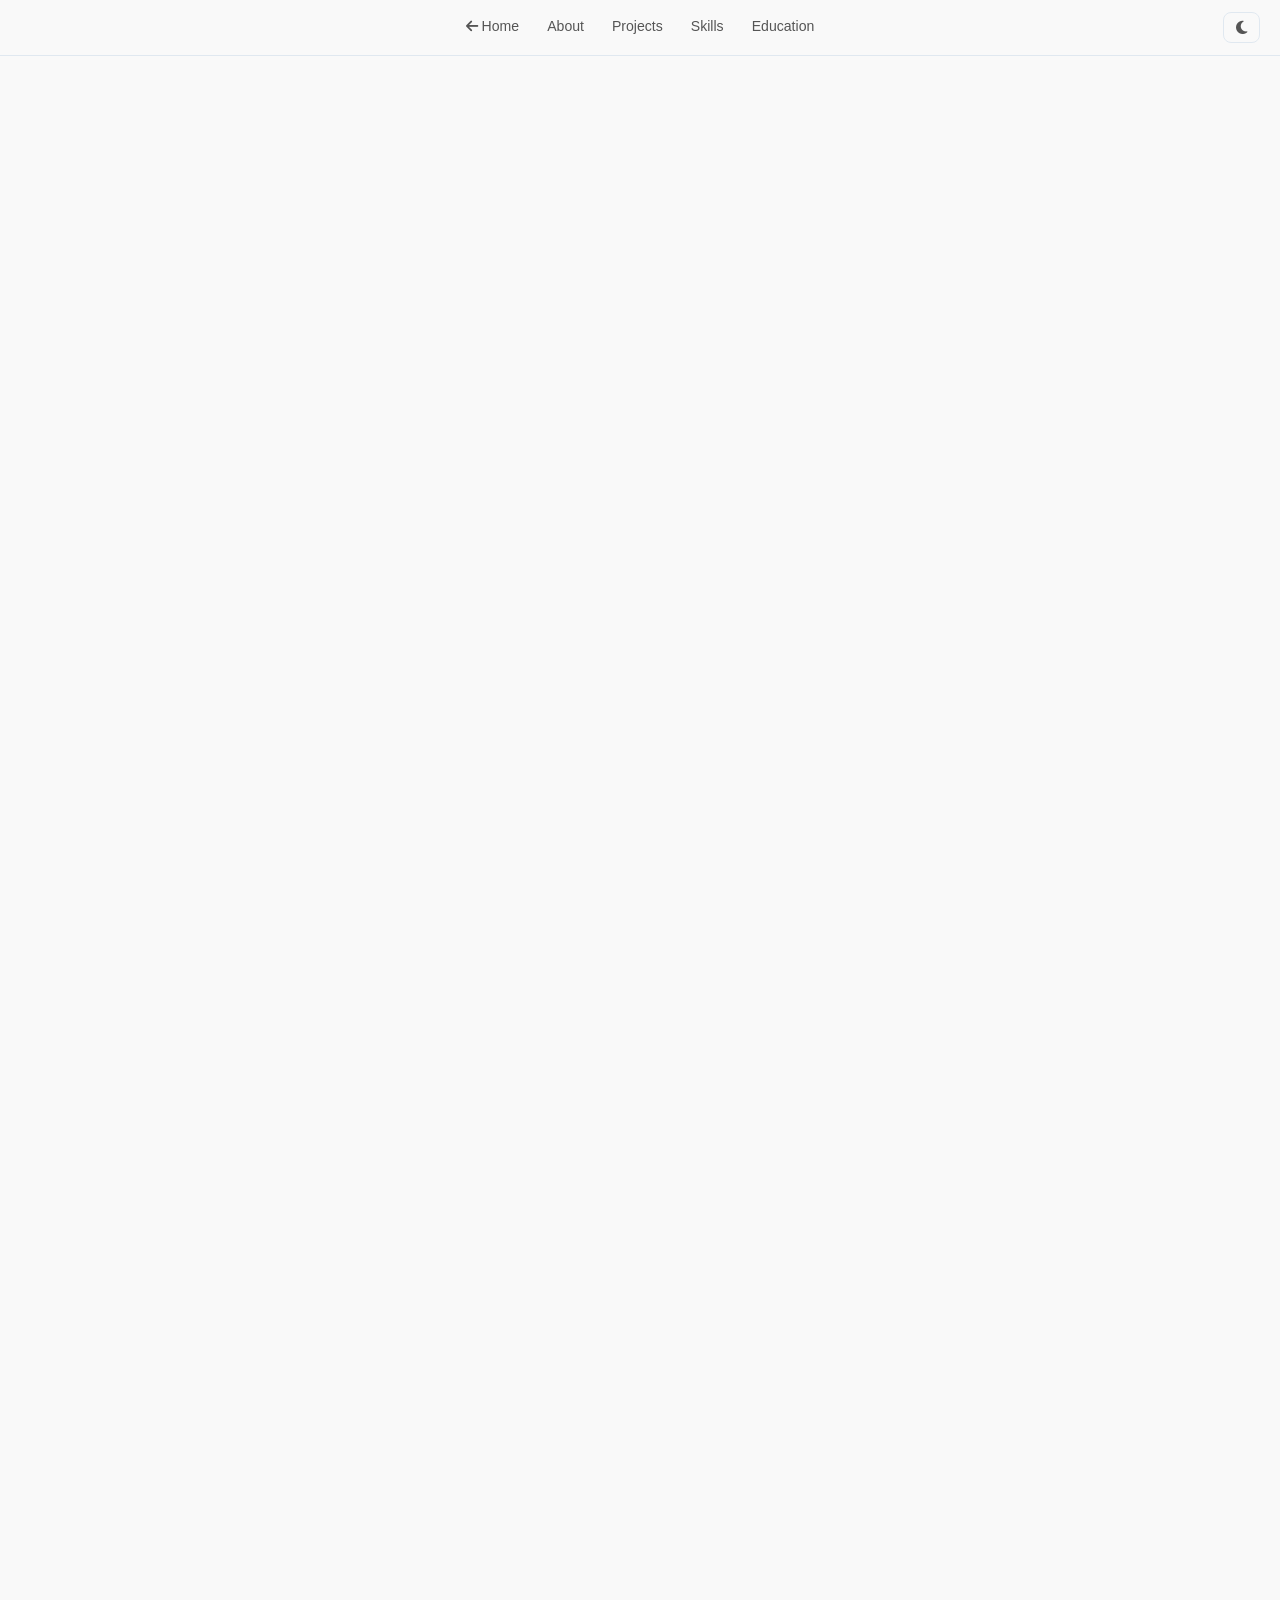
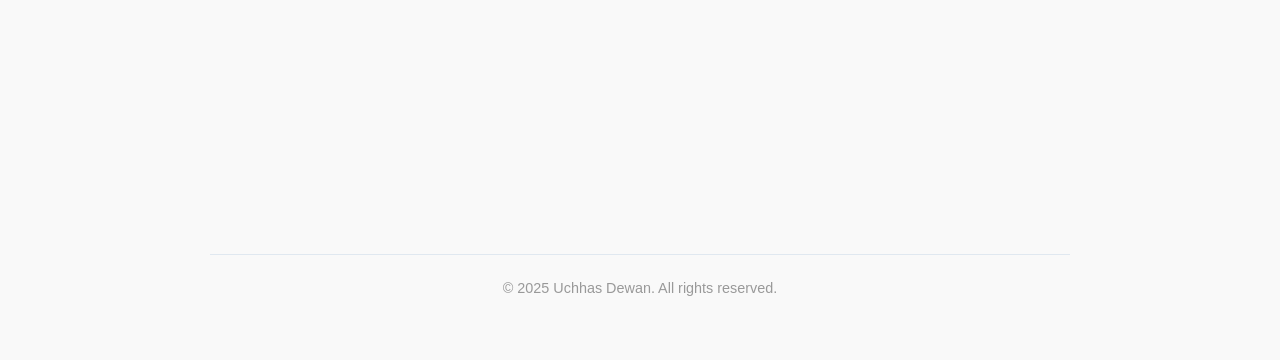
==== certificates.html @ 242561ce "some missing files are being commited" ====
<!DOCTYPE html>
<html lang="en">
<head>
  <meta charset="UTF-8" />
  <meta name="viewport" content="width=device-width, initial-scale=1" />
  <title>Certificates | Uchhas Dewan</title>
  <link rel="stylesheet" href="css/styles.css" />
  <link rel="stylesheet" href="https://cdnjs.cloudflare.com/ajax/libs/font-awesome/6.5.0/css/all.min.css" />
</head>
<body>

  <nav class="top-nav" id="top-nav">
    <div class="nav-links">
      <a href="index.html"><i class="fas fa-arrow-left"></i> Home</a>
      <a href="index.html#about">About</a>
      <a href="index.html#projects">Projects</a>
      <a href="index.html#skills">Skills</a>
      <a href="index.html#education">Education</a>
    </div>
    <button class="theme-toggle" id="theme-toggle" title="Toggle dark mode">
      <i class="fas fa-moon"></i>
    </button>
  </nav>

  <div class="content-wrap">

    <div class="cert-page-header reveal">
      <h1>Certificates</h1>
      <p>14 certificates from Coursera, DeepLearning.AI, Stanford, IBM, KodeKloud &amp; SkillUp</p>
    </div>

    <div class="cert-filters reveal">
      <button class="cert-filter-btn active" data-filter="all">All <span class="cert-count">14</span></button>
      <button class="cert-filter-btn" data-filter="major">Specializations <span class="cert-count">1</span></button>
      <button class="cert-filter-btn" data-filter="individual">Courses <span class="cert-count">11</span></button>
      <button class="cert-filter-btn" data-filter="extracurricular">Extracurricular <span class="cert-count">2</span></button>
    </div>

    <div class="cert-grid" id="cert-grid">

      <!-- ===== MAJOR / SPECIALIZATIONS ===== -->
      <div class="cert-card-v2 reveal" data-category="major">
        <div class="cert-card-v2-top">
          <i class="fas fa-award cert-v2-icon"></i>
          <span class="cert-badge cert-badge-major">Specialization</span>
        </div>
        <div class="cert-card-v2-body">
          <h3>Machine Learning Specialization</h3>
          <p class="cert-provider">DeepLearning.AI &amp; Stanford University</p>
          <p class="cert-date"><i class="fas fa-calendar-alt"></i> Sep 13, 2025</p>
          <div class="cert-links">
            <a href="resources/certificates/coursera/MachineLearningSpecialization.pdf" target="_blank" class="cert-link">View PDF &rarr;</a>
            <a href="https://coursera.org/verify/specialization/ASBCGY8JPRAS" target="_blank" class="cert-link cert-link-verify">Verify &rarr;</a>
          </div>
        </div>
      </div>

      <!-- ===== INDIVIDUAL COURSES ===== -->
      <div class="cert-card-v2 reveal" data-category="individual">
        <div class="cert-card-v2-top">
          <i class="fas fa-certificate cert-v2-icon"></i>
          <span class="cert-badge cert-badge-individual">Course</span>
        </div>
        <div class="cert-card-v2-body">
          <h3>Supervised Machine Learning: Regression and Classification</h3>
          <p class="cert-provider">DeepLearning.AI &amp; Stanford University</p>
          <p class="cert-date"><i class="fas fa-calendar-alt"></i> Aug 24, 2025</p>
          <div class="cert-links">
            <a href="resources/certificates/coursera/SupervisedMachineLearning-RegressionandClassification.pdf" target="_blank" class="cert-link">View PDF &rarr;</a>
            <a href="https://coursera.org/verify/VXIWC3R2WFEY" target="_blank" class="cert-link cert-link-verify">Verify &rarr;</a>
          </div>
        </div>
      </div>

      <div class="cert-card-v2 reveal" data-category="individual">
        <div class="cert-card-v2-top">
          <i class="fas fa-certificate cert-v2-icon"></i>
          <span class="cert-badge cert-badge-individual">Course</span>
        </div>
        <div class="cert-card-v2-body">
          <h3>Advanced Learning Algorithms</h3>
          <p class="cert-provider">DeepLearning.AI &amp; Stanford University</p>
          <p class="cert-date"><i class="fas fa-calendar-alt"></i> Sep 6, 2025</p>
          <div class="cert-links">
            <a href="resources/certificates/coursera/AdvancedLearningAlgorithms.pdf" target="_blank" class="cert-link">View PDF &rarr;</a>
            <a href="https://coursera.org/verify/065L6CXHIU5F" target="_blank" class="cert-link cert-link-verify">Verify &rarr;</a>
          </div>
        </div>
      </div>

      <div class="cert-card-v2 reveal" data-category="individual">
        <div class="cert-card-v2-top">
          <i class="fas fa-certificate cert-v2-icon"></i>
          <span class="cert-badge cert-badge-individual">Course</span>
        </div>
        <div class="cert-card-v2-body">
          <h3>Unsupervised Learning, Recommenders, Reinforcement Learning</h3>
          <p class="cert-provider">DeepLearning.AI &amp; Stanford University</p>
          <p class="cert-date"><i class="fas fa-calendar-alt"></i> Sep 13, 2025</p>
          <div class="cert-links">
            <a href="resources/certificates/coursera/UnsupervisedLearning%2CRecommenders%2CReinforcementLearning.pdf" target="_blank" class="cert-link">View PDF &rarr;</a>
            <a href="https://coursera.org/verify/7EPOTKLGCILS" target="_blank" class="cert-link cert-link-verify">Verify &rarr;</a>
          </div>
        </div>
      </div>

      <div class="cert-card-v2 reveal" data-category="individual">
        <div class="cert-card-v2-top">
          <i class="fas fa-certificate cert-v2-icon"></i>
          <span class="cert-badge cert-badge-individual">Course</span>
        </div>
        <div class="cert-card-v2-body">
          <h3>Introduction to Artificial Intelligence (AI)</h3>
          <p class="cert-provider">IBM</p>
          <p class="cert-date"><i class="fas fa-calendar-alt"></i> Feb 20, 2026</p>
          <div class="cert-links">
            <a href="resources/certificates/coursera/IntroductiontoArtificialIntelligence%28AI%29.pdf" target="_blank" class="cert-link">View PDF &rarr;</a>
            <a href="https://coursera.org/verify/8X3WEPE4AV7R" target="_blank" class="cert-link cert-link-verify">Verify &rarr;</a>
          </div>
        </div>
      </div>

      <div class="cert-card-v2 reveal" data-category="individual">
        <div class="cert-card-v2-top">
          <i class="fas fa-certificate cert-v2-icon"></i>
          <span class="cert-badge cert-badge-individual">Course</span>
        </div>
        <div class="cert-card-v2-body">
          <h3>Generative AI: Introduction and Applications</h3>
          <p class="cert-provider">IBM</p>
          <p class="cert-date"><i class="fas fa-calendar-alt"></i> Feb 23, 2026</p>
          <div class="cert-links">
            <a href="resources/certificates/coursera/GenerativeAI-IntroductionandApplications.pdf" target="_blank" class="cert-link">View PDF &rarr;</a>
            <a href="https://coursera.org/verify/H8M8ARKNGODH" target="_blank" class="cert-link cert-link-verify">Verify &rarr;</a>
          </div>
        </div>
      </div>

      <div class="cert-card-v2 reveal" data-category="individual">
        <div class="cert-card-v2-top">
          <i class="fas fa-certificate cert-v2-icon"></i>
          <span class="cert-badge cert-badge-individual">Course</span>
        </div>
        <div class="cert-card-v2-body">
          <h3>Generative AI: Prompt Engineering Basics</h3>
          <p class="cert-provider">IBM</p>
          <p class="cert-date"><i class="fas fa-calendar-alt"></i> Feb 25, 2026</p>
          <div class="cert-links">
            <a href="resources/certificates/coursera/GenerativeAI-PromptEngineeringBasics.pdf" target="_blank" class="cert-link">View PDF &rarr;</a>
            <a href="https://coursera.org/verify/NNGU1OKP3L67" target="_blank" class="cert-link cert-link-verify">Verify &rarr;</a>
          </div>
        </div>
      </div>

      <div class="cert-card-v2 reveal" data-category="individual">
        <div class="cert-card-v2-top">
          <i class="fas fa-certificate cert-v2-icon"></i>
          <span class="cert-badge cert-badge-individual">Course</span>
        </div>
        <div class="cert-card-v2-body">
          <h3>Introduction to Software Engineering</h3>
          <p class="cert-provider">IBM</p>
          <p class="cert-date"><i class="fas fa-calendar-alt"></i> Feb 9, 2026</p>
          <div class="cert-links">
            <a href="resources/certificates/coursera/IntroductiontoSoftwareEngineering.pdf" target="_blank" class="cert-link">View PDF &rarr;</a>
            <a href="https://coursera.org/verify/29PICS3QKET9" target="_blank" class="cert-link cert-link-verify">Verify &rarr;</a>
          </div>
        </div>
      </div>

      <div class="cert-card-v2 reveal" data-category="individual">
        <div class="cert-card-v2-top">
          <i class="fas fa-certificate cert-v2-icon"></i>
          <span class="cert-badge cert-badge-individual">Course</span>
        </div>
        <div class="cert-card-v2-body">
          <h3>DevOps Prerequisite Course</h3>
          <p class="cert-provider">KodeKloud</p>
          <p class="cert-date"><i class="fas fa-calendar-alt"></i> Apr 23, 2026</p>
          <div class="cert-links">
            <a href="resources/certificates/coursera/DevOpsPrerequisitesCourse.pdf" target="_blank" class="cert-link">View PDF &rarr;</a>
            <a href="https://coursera.org/verify/1X7FLTZUR2U8" target="_blank" class="cert-link cert-link-verify">Verify &rarr;</a>
          </div>
        </div>
      </div>

      <div class="cert-card-v2 reveal" data-category="individual">
        <div class="cert-card-v2-top">
          <i class="fas fa-certificate cert-v2-icon"></i>
          <span class="cert-badge cert-badge-individual">Course</span>
        </div>
        <div class="cert-card-v2-body">
          <h3>Jenkins for Beginners</h3>
          <p class="cert-provider">KodeKloud</p>
          <p class="cert-date"><i class="fas fa-calendar-alt"></i> Apr 27, 2026</p>
          <div class="cert-links">
            <a href="resources/certificates/coursera/JenkinsForBeginers.pdf" target="_blank" class="cert-link">View PDF &rarr;</a>
            <a href="https://coursera.org/verify/Q7JV6MIY7UXR" target="_blank" class="cert-link cert-link-verify">Verify &rarr;</a>
          </div>
        </div>
      </div>

      <div class="cert-card-v2 reveal" data-category="individual">
        <div class="cert-card-v2-top">
          <i class="fas fa-certificate cert-v2-icon"></i>
          <span class="cert-badge cert-badge-individual">Course</span>
        </div>
        <div class="cert-card-v2-body">
          <h3>Docker Basics for DevOps</h3>
          <p class="cert-provider">KodeKloud</p>
          <p class="cert-date"><i class="fas fa-calendar-alt"></i> May 19, 2026</p>
          <div class="cert-links">
            <a href="resources/certificates/coursera/DockerBasicsForDevOps.pdf" target="_blank" class="cert-link">View PDF &rarr;</a>
            <a href="https://coursera.org/verify/6LZCLXNLSPWM" target="_blank" class="cert-link cert-link-verify">Verify &rarr;</a>
          </div>
        </div>
      </div>

      <div class="cert-card-v2 reveal" data-category="individual">
        <div class="cert-card-v2-top">
          <i class="fas fa-certificate cert-v2-icon"></i>
          <span class="cert-badge cert-badge-individual">Course</span>
        </div>
        <div class="cert-card-v2-body">
          <h3>Generative AI for Java and Spring Development</h3>
          <p class="cert-provider">SkillUp</p>
          <p class="cert-date"><i class="fas fa-calendar-alt"></i> Jun 28, 2026</p>
          <div class="cert-links">
            <a href="resources/certificates/coursera/GenerativeAIforJavaandSpringDevelopment.pdf" target="_blank" class="cert-link">View PDF &rarr;</a>
            <a href="https://coursera.org/verify/EWQCZQKF9NPJ" target="_blank" class="cert-link cert-link-verify">Verify &rarr;</a>
          </div>
        </div>
      </div>

      <!-- ===== EXTRACURRICULAR ===== -->
      <div class="cert-card-v2 cert-img-card reveal" data-category="extracurricular">
        <a href="resources/certificates/extraCurricular/CountrySong.jpeg" target="_blank" class="cert-img-wrap">
          <img src="resources/certificates/extraCurricular/CountrySong.jpeg" alt="Country Song Competition Certificate" loading="lazy" />
          <span class="cert-img-overlay"><i class="fas fa-expand-alt"></i> View Full</span>
        </a>
        <div class="cert-card-v2-body">
          <span class="cert-badge cert-badge-extra">Extracurricular</span>
          <h3>3rd Place &ndash; Country Song Competition</h3>
          <p class="cert-provider">Shishu Niketon, Kaptai, Rangamati</p>
          <p class="cert-date"><i class="fas fa-calendar-alt"></i> Jul 19, 2008</p>
        </div>
      </div>

      <div class="cert-card-v2 cert-img-card reveal" data-category="extracurricular">
        <a href="resources/certificates/extraCurricular/PaintingICCLMM.jpeg" target="_blank" class="cert-img-wrap">
          <img src="resources/certificates/extraCurricular/PaintingICCLMM.jpeg" alt="Painting Competition Certificate" loading="lazy" />
          <span class="cert-img-overlay"><i class="fas fa-expand-alt"></i> View Full</span>
        </a>
        <div class="cert-card-v2-body">
          <span class="cert-badge cert-badge-extra">Extracurricular</span>
          <h3>2nd Place &ndash; Painting Competition</h3>
          <p class="cert-provider">Governing Bodies of Cadet Colleges</p>
          <p class="cert-date"><i class="fas fa-calendar-alt"></i> Sep 29, 2014</p>
        </div>
      </div>

    </div>

    <footer>
      <p>&copy; 2025 Uchhas Dewan. All rights reserved.</p>
    </footer>

  </div>

  <script src="js/scripts.js"></script>
</body>
</html>
---- css/styles.css ----
/* ==================== CSS Variables ==================== */
:root {
  --bg: #f9f9f9;
  --text: #333;
  --accent: #007acc;
  --accent-dark: #005f99;
  --card-bg: #ffffff;
  --card-border: #e0e8f0;
  --nav-bg: rgba(249, 249, 249, 0.95);
  --muted: #555;
  --footer-color: #999;
  --shadow: 0 2px 12px rgba(0, 0, 0, 0.07);
  --shadow-hover: 0 8px 28px rgba(0, 122, 204, 0.18);
}

[data-theme="dark"] {
  --bg: #0d1117;
  --text: #e6edf3;
  --accent: #58a6ff;
  --accent-dark: #79b8ff;
  --card-bg: #161b22;
  --card-border: #30363d;
  --nav-bg: rgba(13, 17, 23, 0.95);
  --muted: #8b949e;
  --footer-color: #6e7681;
  --shadow: 0 2px 12px rgba(0, 0, 0, 0.4);
  --shadow-hover: 0 8px 28px rgba(88, 166, 255, 0.2);
}

/* ==================== Reset & Base ==================== */
* {
  box-sizing: border-box;
  margin: 0;
  padding: 0;
}

html {
  scroll-behavior: smooth;
}

body {
  font-family: 'Segoe UI', Tahoma, Geneva, Verdana, sans-serif;
  background: var(--bg);
  color: var(--text);
  line-height: 1.6;
  padding-top: 56px;
  transition: background 0.3s ease, color 0.3s ease;
}

/* ==================== Navigation ==================== */
.top-nav {
  position: fixed;
  top: 0;
  left: 0;
  right: 0;
  z-index: 1000;
  height: 56px;
  background: var(--nav-bg);
  backdrop-filter: blur(10px);
  -webkit-backdrop-filter: blur(10px);
  border-bottom: 1px solid var(--card-border);
  display: flex;
  align-items: center;
  justify-content: center;
  padding: 0 20px;
  transition: background 0.3s ease, border-color 0.3s ease;
}

.nav-links {
  display: flex;
  gap: 28px;
}

.nav-links a {
  color: var(--muted);
  text-decoration: none;
  font-size: 0.88rem;
  font-weight: 500;
  padding: 4px 0;
  border-bottom: 2px solid transparent;
  transition: color 0.2s, border-color 0.2s;
}

.nav-links a:hover,
.nav-links a.active {
  color: var(--accent);
  border-bottom-color: var(--accent);
}

.theme-toggle {
  position: absolute;
  right: 20px;
  background: none;
  border: 1.5px solid var(--card-border);
  border-radius: 8px;
  color: var(--muted);
  cursor: pointer;
  padding: 6px 12px;
  font-size: 0.95rem;
  transition: color 0.2s, border-color 0.2s, background 0.2s;
}

.theme-toggle:hover {
  color: var(--accent);
  border-color: var(--accent);
  background: var(--card-bg);
}

/* ==================== Hero Header ==================== */
.hero-header {
  position: relative;
  width: 100%;
  height: 70vh;
  min-height: 440px;
  background-image: url('../resources/propicJun26.jpeg');
  background-size: cover;
  background-position: center 25%;
  display: flex;
  align-items: flex-end;
}

.hero-overlay {
  position: absolute;
  inset: 0;
  background: linear-gradient(
    to bottom,
    rgba(0, 0, 0, 0.05) 0%,
    rgba(0, 0, 0, 0.15) 40%,
    rgba(0, 0, 0, 0.72) 100%
  );
}

.hero-content {
  position: relative;
  z-index: 1;
  width: 100%;
  max-width: 900px;
  margin: 0 auto;
  padding: 0 24px 40px;
  color: #fff;
}

.hero-content h1 {
  font-size: 3rem;
  color: #fff;
  margin-bottom: 8px;
  text-shadow: 0 2px 8px rgba(0,0,0,0.4);
}

.hero-content .subtitle {
  font-size: 1.1rem;
  color: rgba(255, 255, 255, 0.92);
  min-height: 1.7em;
  font-weight: 500;
}

.hero-content .typing-cursor {
  background: #fff;
}

.hero-content .location {
  color: rgba(255, 255, 255, 0.72);
  font-size: 0.92rem;
  margin-top: 6px;
}

.hero-content .social-links {
  margin-top: 16px;
}

.hero-content .social-links a {
  color: rgba(255, 255, 255, 0.85);
  margin: 0 10px 0 0;
  font-size: 1.4rem;
  transition: color 0.2s, transform 0.2s;
}

.hero-content .social-links a:hover {
  color: #fff;
  transform: translateY(-4px);
}

/* ==================== Content Wrapper ==================== */
.content-wrap {
  max-width: 900px;
  margin: 0 auto;
  padding: 40px 20px 60px;
}

/* ==================== Sections ==================== */
.section {
  margin-bottom: 55px;
}

h2 {
  color: var(--accent);
  margin-bottom: 22px;
  border-bottom: 2px solid var(--accent);
  padding-bottom: 7px;
  font-size: 1.45rem;
}

/* ==================== Cards ==================== */
.project-card,
.experience-card,
.education-card {
  background: var(--card-bg);
  border: 1px solid var(--card-border);
  border-radius: 12px;
  padding: 22px 26px;
  margin-bottom: 18px;
  box-shadow: var(--shadow);
  transition: transform 0.25s ease, box-shadow 0.25s ease, border-color 0.25s ease;
}

.project-card:hover,
.experience-card:hover,
.education-card:hover {
  transform: translateY(-5px);
  box-shadow: var(--shadow-hover);
  border-color: var(--accent);
}

.project-card h3,
.experience-card h3,
.education-card h3 {
  color: var(--text);
  margin-bottom: 5px;
  font-size: 1.05rem;
}

.project-card em,
.experience-card em,
.education-card em {
  color: var(--muted);
  font-size: 0.88rem;
  font-style: italic;
}

.education-card p:last-child {
  margin-top: 6px;
  color: var(--muted);
  font-size: 0.9rem;
}

ul {
  margin: 10px 0 0 20px;
  list-style-type: disc;
  color: var(--muted);
}

ul li {
  margin-bottom: 5px;
}

/* ==================== Skills ==================== */
.skill-category {
  margin-bottom: 20px;
}

.skill-category strong {
  display: block;
  color: var(--text);
  font-weight: 600;
  font-size: 0.9rem;
  text-transform: uppercase;
  letter-spacing: 0.05em;
  margin-bottom: 10px;
}

.skill-tags {
  display: flex;
  flex-wrap: wrap;
  gap: 8px;
}

.skill-tag {
  background: var(--card-bg);
  border: 1.5px solid var(--accent);
  color: var(--accent);
  border-radius: 20px;
  padding: 5px 16px;
  font-size: 0.85rem;
  font-weight: 500;
  cursor: default;
  transition: background 0.2s ease, color 0.2s ease, transform 0.2s ease, box-shadow 0.2s ease;
}

.skill-tag:hover {
  background: var(--accent);
  color: #fff;
  transform: translateY(-2px);
  box-shadow: 0 4px 12px rgba(0, 122, 204, 0.3);
}

/* ==================== Publications ==================== */
#publications p {
  color: var(--muted);
  line-height: 1.9;
}

#publications a {
  color: var(--accent);
  text-decoration: none;
  font-weight: 600;
}

#publications a:hover {
  text-decoration: underline;
}

/* ==================== Text Helpers ==================== */
strong {
  color: var(--text);
  font-weight: 700;
}

em {
  color: var(--accent);
  font-style: normal;
}

.project-card em,
.experience-card em,
.education-card em {
  color: var(--muted);
  font-style: italic;
  font-weight: normal;
}

/* ==================== Certificates Teaser (home page) ==================== */
.cert-teaser p {
  color: var(--muted);
  line-height: 1.8;
  margin-bottom: 18px;
}

.view-all-btn {
  display: inline-block;
  padding: 10px 22px;
  background: var(--accent);
  color: #fff;
  border-radius: 8px;
  text-decoration: none;
  font-weight: 600;
  font-size: 0.9rem;
  transition: background 0.2s, transform 0.2s;
}

.view-all-btn:hover {
  background: var(--accent-dark);
  transform: translateY(-2px);
}

/* ==================== Certificates Page ==================== */
.cert-page-header {
  text-align: center;
  margin-bottom: 36px;
  padding-top: 10px;
}

.cert-page-header h1 {
  font-size: 2.4rem;
  color: var(--accent);
  margin-bottom: 8px;
}

.cert-page-header p {
  color: var(--muted);
  font-size: 0.95rem;
}

/* Filter buttons */
.cert-filters {
  display: flex;
  flex-wrap: wrap;
  gap: 10px;
  margin-bottom: 32px;
}

.cert-filter-btn {
  display: flex;
  align-items: center;
  gap: 7px;
  padding: 8px 18px;
  border: 1.5px solid var(--card-border);
  border-radius: 24px;
  background: var(--card-bg);
  color: var(--muted);
  font-size: 0.87rem;
  font-weight: 500;
  cursor: pointer;
  transition: all 0.2s ease;
}

.cert-filter-btn:hover {
  border-color: var(--accent);
  color: var(--accent);
}

.cert-filter-btn.active {
  background: var(--accent);
  border-color: var(--accent);
  color: #fff;
}

.cert-count {
  background: rgba(255,255,255,0.25);
  border-radius: 10px;
  padding: 1px 7px;
  font-size: 0.78rem;
  font-weight: 700;
}

.cert-filter-btn:not(.active) .cert-count {
  background: var(--card-border);
  color: var(--muted);
}

/* Cert grid — auto 2-column on desktop */
.cert-grid {
  display: grid;
  grid-template-columns: repeat(auto-fill, minmax(300px, 1fr));
  gap: 18px;
}

/* New cert card */
.cert-card-v2 {
  background: var(--card-bg);
  border: 1px solid var(--card-border);
  border-radius: 14px;
  overflow: hidden;
  box-shadow: var(--shadow);
  transition: transform 0.25s ease, box-shadow 0.25s ease, border-color 0.25s ease;
  display: flex;
  flex-direction: column;
}

.cert-card-v2:hover {
  transform: translateY(-5px);
  box-shadow: var(--shadow-hover);
  border-color: var(--accent);
}

.cert-card-v2.hidden {
  display: none;
}

.cert-card-v2-top {
  display: flex;
  align-items: center;
  justify-content: space-between;
  padding: 16px 18px 0;
}

.cert-v2-icon {
  font-size: 1.5rem;
  color: var(--accent);
}

.cert-card-v2-body {
  padding: 12px 18px 18px;
  flex: 1;
  display: flex;
  flex-direction: column;
}

.cert-card-v2-body h3 {
  color: var(--text);
  font-size: 0.95rem;
  font-weight: 600;
  margin-bottom: 5px;
  line-height: 1.4;
}

.cert-provider {
  color: var(--muted);
  font-size: 0.83rem;
  margin-bottom: 4px;
}

.cert-date {
  color: var(--muted);
  font-size: 0.8rem;
  margin-bottom: 12px;
  display: flex;
  align-items: center;
  gap: 5px;
}

.cert-links {
  display: flex;
  flex-wrap: wrap;
  gap: 12px;
  margin-top: auto;
}

.cert-link {
  color: var(--accent);
  font-size: 0.84rem;
  font-weight: 600;
  text-decoration: none;
}

.cert-link:hover {
  text-decoration: underline;
}

.cert-link-verify {
  color: var(--muted);
  font-weight: 500;
}

.cert-link-verify:hover {
  color: var(--accent);
}

/* Cert badges */
.cert-badge {
  display: inline-block;
  border-radius: 12px;
  padding: 3px 10px;
  font-size: 0.73rem;
  font-weight: 700;
  text-transform: uppercase;
  letter-spacing: 0.05em;
}

.cert-badge-major    { background: rgba(0, 122, 204, 0.12); color: var(--accent); }
.cert-badge-individual { background: rgba(88, 166, 255, 0.1); color: var(--accent); }
.cert-badge-extra    { background: rgba(255, 165, 0, 0.12); color: #b07800; }

[data-theme="dark"] .cert-badge-extra { color: #ffa500; }

/* Image cert cards */
.cert-img-card {
  flex-direction: column;
}

.cert-img-wrap {
  position: relative;
  display: block;
  overflow: hidden;
  max-height: 180px;
}

.cert-img-wrap img {
  width: 100%;
  height: 180px;
  object-fit: cover;
  object-position: center top;
  display: block;
  transition: transform 0.3s ease;
}

.cert-img-card:hover .cert-img-wrap img {
  transform: scale(1.04);
}

.cert-img-overlay {
  position: absolute;
  inset: 0;
  background: rgba(0, 0, 0, 0.38);
  color: #fff;
  display: flex;
  align-items: center;
  justify-content: center;
  gap: 6px;
  font-size: 0.9rem;
  font-weight: 600;
  opacity: 0;
  transition: opacity 0.25s ease;
}

.cert-img-wrap:hover .cert-img-overlay {
  opacity: 1;
}

.cert-img-card .cert-card-v2-body {
  padding-top: 14px;
}

/* ==================== Scroll Reveal ==================== */
.reveal {
  opacity: 0;
  transform: translateY(28px);
  transition: opacity 0.55s ease, transform 0.55s ease;
}

.reveal.visible {
  opacity: 1;
  transform: translateY(0);
}

/* ==================== Footer ==================== */
footer {
  text-align: center;
  color: var(--footer-color);
  font-size: 0.9rem;
  border-top: 1px solid var(--card-border);
  padding-top: 22px;
  margin-top: 10px;
}

/* ==================== Responsive ==================== */
@media (max-width: 600px) {
  .hero-header {
    height: 60vh;
    min-height: 360px;
  }

  .hero-content h1 {
    font-size: 2.1rem;
  }

  .top-nav {
    justify-content: space-between;
    padding: 0 10px;
  }

  .nav-links {
    overflow-x: auto;
    -webkit-overflow-scrolling: touch;
    gap: 12px;
    flex-shrink: 1;
    scrollbar-width: none;
  }

  .nav-links::-webkit-scrollbar {
    display: none;
  }

  .nav-links a {
    font-size: 0.78rem;
    white-space: nowrap;
  }

  .theme-toggle {
    position: static;
    flex-shrink: 0;
    padding: 5px 9px;
  }

  .content-wrap {
    padding: 20px 14px 50px;
  }

  .cert-grid {
    grid-template-columns: 1fr;
  }

  .cert-page-header h1 {
    font-size: 1.8rem;
  }
}
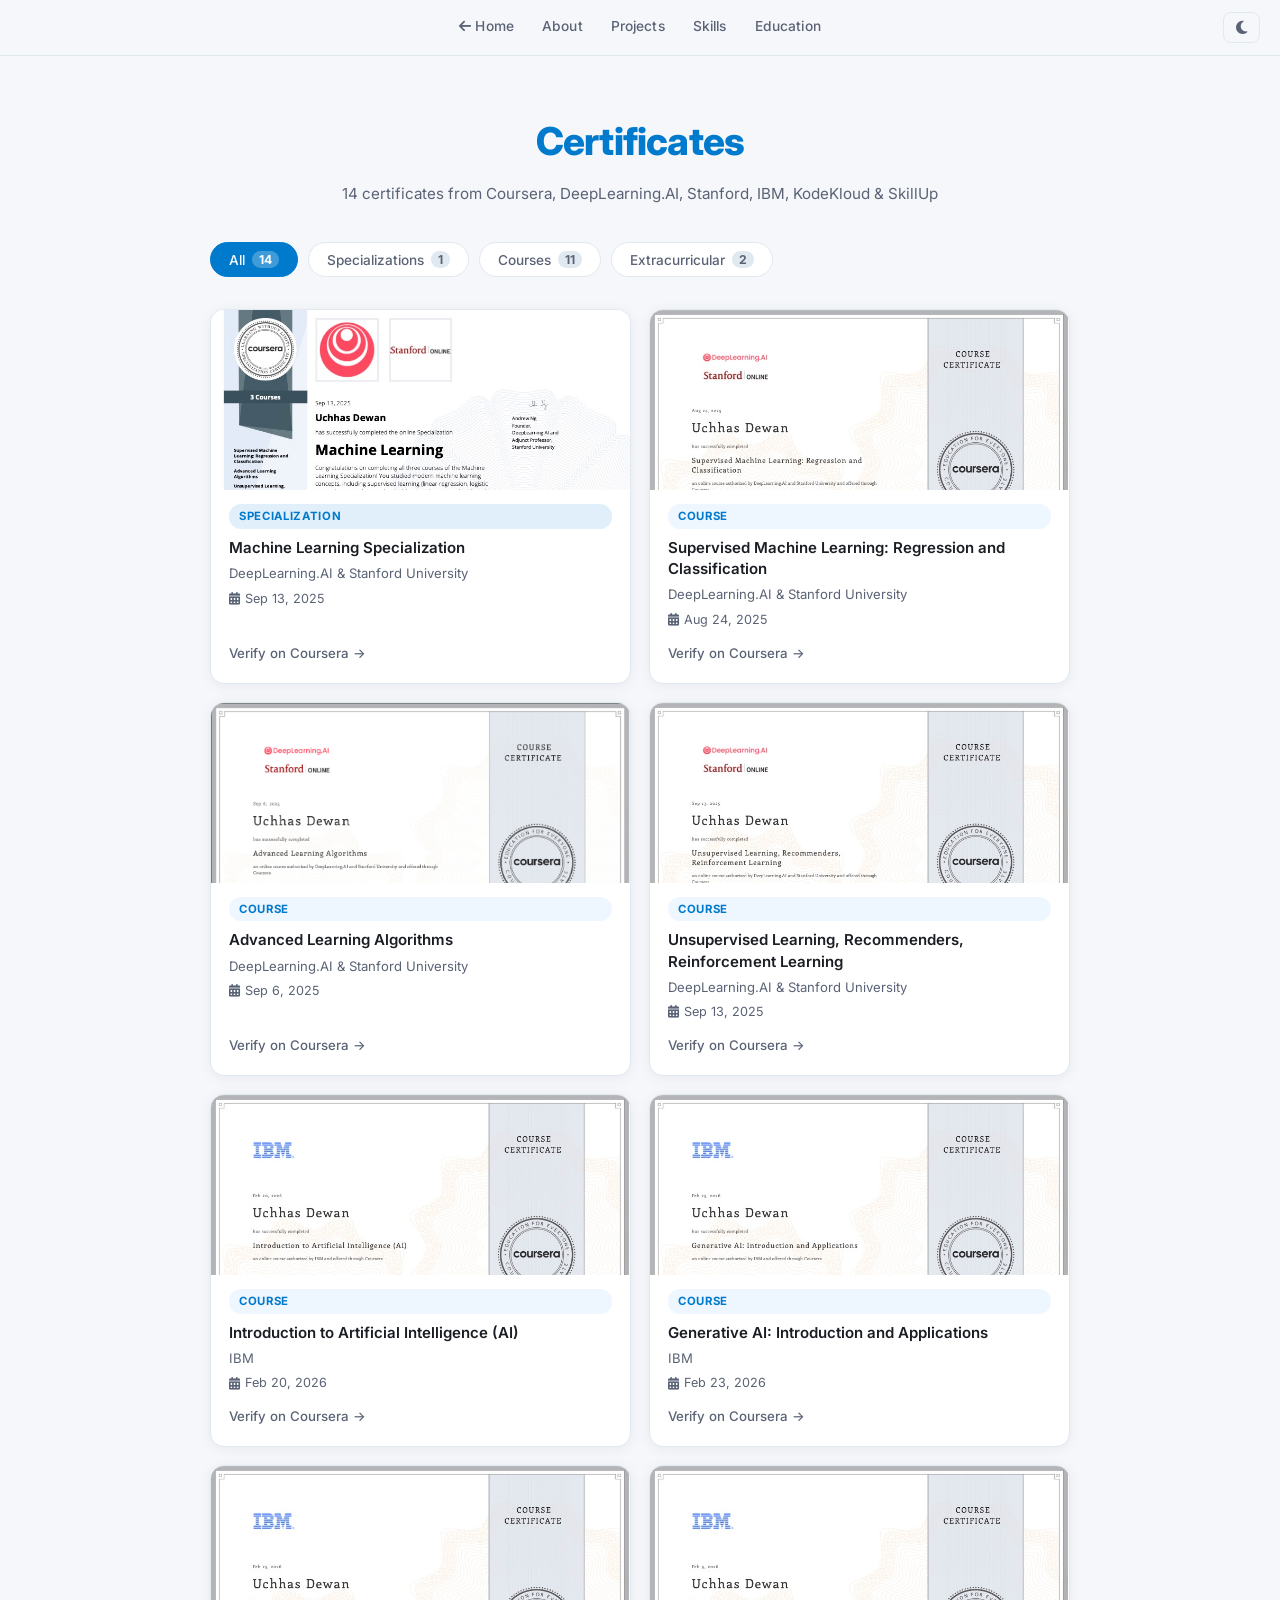
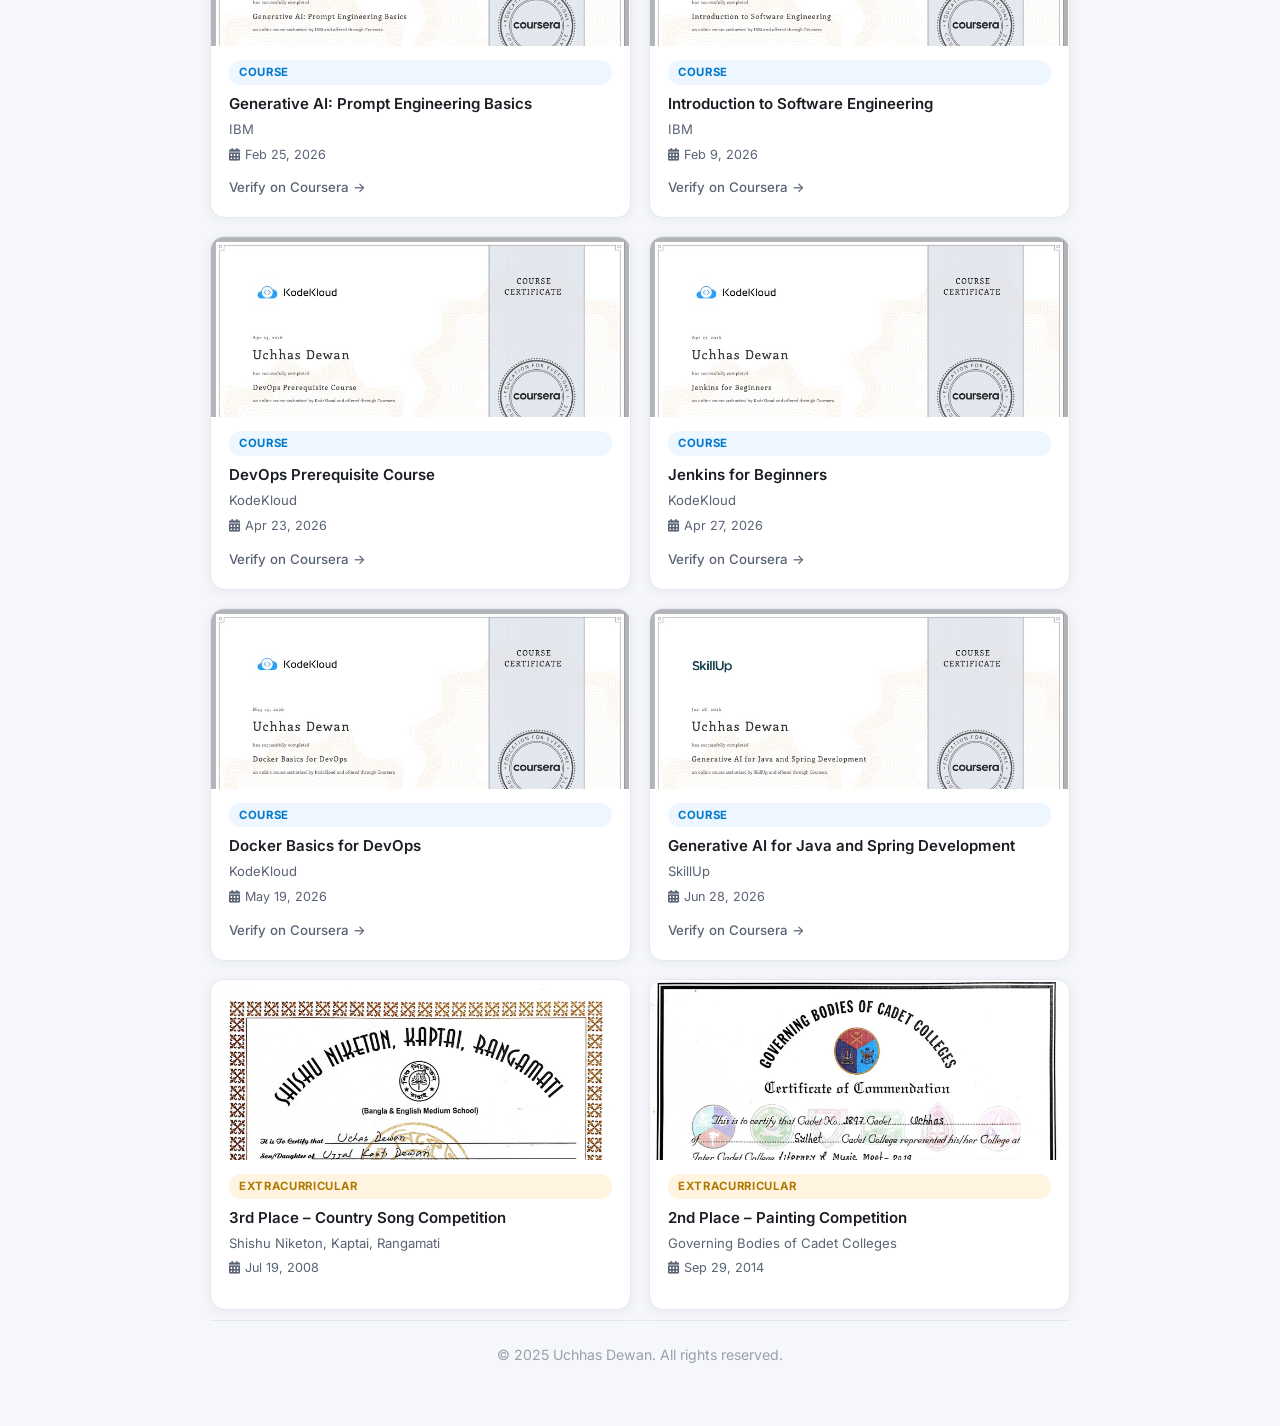
==== commit 74490d9e: "fixed the certificate page  added cv download" ====
--- a/certificates.html
+++ b/certificates.html
@@ -4,6 +4,9 @@
   <meta charset="UTF-8" />
   <meta name="viewport" content="width=device-width, initial-scale=1" />
   <title>Certificates | Uchhas Dewan</title>
+  <link rel="preconnect" href="https://fonts.googleapis.com" />
+  <link rel="preconnect" href="https://fonts.gstatic.com" crossorigin />
+  <link rel="stylesheet" href="https://fonts.googleapis.com/css2?family=Inter:wght@400;500;600;700;800&display=swap" />
   <link rel="stylesheet" href="css/styles.css" />
   <link rel="stylesheet" href="https://cdnjs.cloudflare.com/ajax/libs/font-awesome/6.5.0/css/all.min.css" />
 </head>
@@ -39,195 +42,195 @@
     <div class="cert-grid" id="cert-grid">
 
       <!-- ===== MAJOR / SPECIALIZATIONS ===== -->
-      <div class="cert-card-v2 reveal" data-category="major">
-        <div class="cert-card-v2-top">
-          <i class="fas fa-award cert-v2-icon"></i>
+      <div class="cert-card-v2 cert-img-card reveal" data-category="major">
+        <a href="resources/certificates/Coursera_pics/MachineLearningSpecialization.jpg" target="_blank" class="cert-img-wrap">
+          <img src="resources/certificates/Coursera_pics/MachineLearningSpecialization.jpg" alt="Machine Learning Specialization Certificate" loading="lazy" />
+          <span class="cert-img-overlay"><i class="fas fa-expand-alt"></i> View Full</span>
+        </a>
+        <div class="cert-card-v2-body">
           <span class="cert-badge cert-badge-major">Specialization</span>
-        </div>
-        <div class="cert-card-v2-body">
           <h3>Machine Learning Specialization</h3>
           <p class="cert-provider">DeepLearning.AI &amp; Stanford University</p>
           <p class="cert-date"><i class="fas fa-calendar-alt"></i> Sep 13, 2025</p>
           <div class="cert-links">
-            <a href="resources/certificates/coursera/MachineLearningSpecialization.pdf" target="_blank" class="cert-link">View PDF &rarr;</a>
-            <a href="https://coursera.org/verify/specialization/ASBCGY8JPRAS" target="_blank" class="cert-link cert-link-verify">Verify &rarr;</a>
+            <a href="https://coursera.org/verify/specialization/ASBCGY8JPRAS" target="_blank" class="cert-link cert-link-verify">Verify on Coursera &rarr;</a>
           </div>
         </div>
       </div>
 
       <!-- ===== INDIVIDUAL COURSES ===== -->
-      <div class="cert-card-v2 reveal" data-category="individual">
-        <div class="cert-card-v2-top">
-          <i class="fas fa-certificate cert-v2-icon"></i>
-          <span class="cert-badge cert-badge-individual">Course</span>
-        </div>
-        <div class="cert-card-v2-body">
+      <div class="cert-card-v2 cert-img-card reveal" data-category="individual">
+        <a href="resources/certificates/Coursera_pics/SupervisedMachineLearning-RegressionandClassification.jpg" target="_blank" class="cert-img-wrap">
+          <img src="resources/certificates/Coursera_pics/SupervisedMachineLearning-RegressionandClassification.jpg" alt="Supervised Machine Learning Certificate" loading="lazy" />
+          <span class="cert-img-overlay"><i class="fas fa-expand-alt"></i> View Full</span>
+        </a>
+        <div class="cert-card-v2-body">
+          <span class="cert-badge cert-badge-individual">Course</span>
           <h3>Supervised Machine Learning: Regression and Classification</h3>
           <p class="cert-provider">DeepLearning.AI &amp; Stanford University</p>
           <p class="cert-date"><i class="fas fa-calendar-alt"></i> Aug 24, 2025</p>
           <div class="cert-links">
-            <a href="resources/certificates/coursera/SupervisedMachineLearning-RegressionandClassification.pdf" target="_blank" class="cert-link">View PDF &rarr;</a>
-            <a href="https://coursera.org/verify/VXIWC3R2WFEY" target="_blank" class="cert-link cert-link-verify">Verify &rarr;</a>
-          </div>
-        </div>
-      </div>
-
-      <div class="cert-card-v2 reveal" data-category="individual">
-        <div class="cert-card-v2-top">
-          <i class="fas fa-certificate cert-v2-icon"></i>
-          <span class="cert-badge cert-badge-individual">Course</span>
-        </div>
-        <div class="cert-card-v2-body">
+            <a href="https://coursera.org/verify/VXIWC3R2WFEY" target="_blank" class="cert-link cert-link-verify">Verify on Coursera &rarr;</a>
+          </div>
+        </div>
+      </div>
+
+      <div class="cert-card-v2 cert-img-card reveal" data-category="individual">
+        <a href="resources/certificates/Coursera_pics/AdvancedLearningAlgorithms.jpg" target="_blank" class="cert-img-wrap">
+          <img src="resources/certificates/Coursera_pics/AdvancedLearningAlgorithms.jpg" alt="Advanced Learning Algorithms Certificate" loading="lazy" />
+          <span class="cert-img-overlay"><i class="fas fa-expand-alt"></i> View Full</span>
+        </a>
+        <div class="cert-card-v2-body">
+          <span class="cert-badge cert-badge-individual">Course</span>
           <h3>Advanced Learning Algorithms</h3>
           <p class="cert-provider">DeepLearning.AI &amp; Stanford University</p>
           <p class="cert-date"><i class="fas fa-calendar-alt"></i> Sep 6, 2025</p>
           <div class="cert-links">
-            <a href="resources/certificates/coursera/AdvancedLearningAlgorithms.pdf" target="_blank" class="cert-link">View PDF &rarr;</a>
-            <a href="https://coursera.org/verify/065L6CXHIU5F" target="_blank" class="cert-link cert-link-verify">Verify &rarr;</a>
-          </div>
-        </div>
-      </div>
-
-      <div class="cert-card-v2 reveal" data-category="individual">
-        <div class="cert-card-v2-top">
-          <i class="fas fa-certificate cert-v2-icon"></i>
-          <span class="cert-badge cert-badge-individual">Course</span>
-        </div>
-        <div class="cert-card-v2-body">
+            <a href="https://coursera.org/verify/065L6CXHIU5F" target="_blank" class="cert-link cert-link-verify">Verify on Coursera &rarr;</a>
+          </div>
+        </div>
+      </div>
+
+      <div class="cert-card-v2 cert-img-card reveal" data-category="individual">
+        <a href="resources/certificates/Coursera_pics/UnsupervisedLearning%2CRecommenders%2CReinforcementLearning.jpg" target="_blank" class="cert-img-wrap">
+          <img src="resources/certificates/Coursera_pics/UnsupervisedLearning%2CRecommenders%2CReinforcementLearning.jpg" alt="Unsupervised Learning Certificate" loading="lazy" />
+          <span class="cert-img-overlay"><i class="fas fa-expand-alt"></i> View Full</span>
+        </a>
+        <div class="cert-card-v2-body">
+          <span class="cert-badge cert-badge-individual">Course</span>
           <h3>Unsupervised Learning, Recommenders, Reinforcement Learning</h3>
           <p class="cert-provider">DeepLearning.AI &amp; Stanford University</p>
           <p class="cert-date"><i class="fas fa-calendar-alt"></i> Sep 13, 2025</p>
           <div class="cert-links">
-            <a href="resources/certificates/coursera/UnsupervisedLearning%2CRecommenders%2CReinforcementLearning.pdf" target="_blank" class="cert-link">View PDF &rarr;</a>
-            <a href="https://coursera.org/verify/7EPOTKLGCILS" target="_blank" class="cert-link cert-link-verify">Verify &rarr;</a>
-          </div>
-        </div>
-      </div>
-
-      <div class="cert-card-v2 reveal" data-category="individual">
-        <div class="cert-card-v2-top">
-          <i class="fas fa-certificate cert-v2-icon"></i>
-          <span class="cert-badge cert-badge-individual">Course</span>
-        </div>
-        <div class="cert-card-v2-body">
+            <a href="https://coursera.org/verify/7EPOTKLGCILS" target="_blank" class="cert-link cert-link-verify">Verify on Coursera &rarr;</a>
+          </div>
+        </div>
+      </div>
+
+      <div class="cert-card-v2 cert-img-card reveal" data-category="individual">
+        <a href="resources/certificates/Coursera_pics/IntroductiontoArtificialIntelligence%28AI%29.jpg" target="_blank" class="cert-img-wrap">
+          <img src="resources/certificates/Coursera_pics/IntroductiontoArtificialIntelligence%28AI%29.jpg" alt="Introduction to AI Certificate" loading="lazy" />
+          <span class="cert-img-overlay"><i class="fas fa-expand-alt"></i> View Full</span>
+        </a>
+        <div class="cert-card-v2-body">
+          <span class="cert-badge cert-badge-individual">Course</span>
           <h3>Introduction to Artificial Intelligence (AI)</h3>
           <p class="cert-provider">IBM</p>
           <p class="cert-date"><i class="fas fa-calendar-alt"></i> Feb 20, 2026</p>
           <div class="cert-links">
-            <a href="resources/certificates/coursera/IntroductiontoArtificialIntelligence%28AI%29.pdf" target="_blank" class="cert-link">View PDF &rarr;</a>
-            <a href="https://coursera.org/verify/8X3WEPE4AV7R" target="_blank" class="cert-link cert-link-verify">Verify &rarr;</a>
-          </div>
-        </div>
-      </div>
-
-      <div class="cert-card-v2 reveal" data-category="individual">
-        <div class="cert-card-v2-top">
-          <i class="fas fa-certificate cert-v2-icon"></i>
-          <span class="cert-badge cert-badge-individual">Course</span>
-        </div>
-        <div class="cert-card-v2-body">
+            <a href="https://coursera.org/verify/8X3WEPE4AV7R" target="_blank" class="cert-link cert-link-verify">Verify on Coursera &rarr;</a>
+          </div>
+        </div>
+      </div>
+
+      <div class="cert-card-v2 cert-img-card reveal" data-category="individual">
+        <a href="resources/certificates/Coursera_pics/GenerativeAI-Introduction.jpg" target="_blank" class="cert-img-wrap">
+          <img src="resources/certificates/Coursera_pics/GenerativeAI-Introduction.jpg" alt="Generative AI Introduction Certificate" loading="lazy" />
+          <span class="cert-img-overlay"><i class="fas fa-expand-alt"></i> View Full</span>
+        </a>
+        <div class="cert-card-v2-body">
+          <span class="cert-badge cert-badge-individual">Course</span>
           <h3>Generative AI: Introduction and Applications</h3>
           <p class="cert-provider">IBM</p>
           <p class="cert-date"><i class="fas fa-calendar-alt"></i> Feb 23, 2026</p>
           <div class="cert-links">
-            <a href="resources/certificates/coursera/GenerativeAI-IntroductionandApplications.pdf" target="_blank" class="cert-link">View PDF &rarr;</a>
-            <a href="https://coursera.org/verify/H8M8ARKNGODH" target="_blank" class="cert-link cert-link-verify">Verify &rarr;</a>
-          </div>
-        </div>
-      </div>
-
-      <div class="cert-card-v2 reveal" data-category="individual">
-        <div class="cert-card-v2-top">
-          <i class="fas fa-certificate cert-v2-icon"></i>
-          <span class="cert-badge cert-badge-individual">Course</span>
-        </div>
-        <div class="cert-card-v2-body">
+            <a href="https://coursera.org/verify/H8M8ARKNGODH" target="_blank" class="cert-link cert-link-verify">Verify on Coursera &rarr;</a>
+          </div>
+        </div>
+      </div>
+
+      <div class="cert-card-v2 cert-img-card reveal" data-category="individual">
+        <a href="resources/certificates/Coursera_pics/GenerativeAI-PromptEngineeringBasics.jpg" target="_blank" class="cert-img-wrap">
+          <img src="resources/certificates/Coursera_pics/GenerativeAI-PromptEngineeringBasics.jpg" alt="Generative AI Prompt Engineering Certificate" loading="lazy" />
+          <span class="cert-img-overlay"><i class="fas fa-expand-alt"></i> View Full</span>
+        </a>
+        <div class="cert-card-v2-body">
+          <span class="cert-badge cert-badge-individual">Course</span>
           <h3>Generative AI: Prompt Engineering Basics</h3>
           <p class="cert-provider">IBM</p>
           <p class="cert-date"><i class="fas fa-calendar-alt"></i> Feb 25, 2026</p>
           <div class="cert-links">
-            <a href="resources/certificates/coursera/GenerativeAI-PromptEngineeringBasics.pdf" target="_blank" class="cert-link">View PDF &rarr;</a>
-            <a href="https://coursera.org/verify/NNGU1OKP3L67" target="_blank" class="cert-link cert-link-verify">Verify &rarr;</a>
-          </div>
-        </div>
-      </div>
-
-      <div class="cert-card-v2 reveal" data-category="individual">
-        <div class="cert-card-v2-top">
-          <i class="fas fa-certificate cert-v2-icon"></i>
-          <span class="cert-badge cert-badge-individual">Course</span>
-        </div>
-        <div class="cert-card-v2-body">
+            <a href="https://coursera.org/verify/NNGU1OKP3L67" target="_blank" class="cert-link cert-link-verify">Verify on Coursera &rarr;</a>
+          </div>
+        </div>
+      </div>
+
+      <div class="cert-card-v2 cert-img-card reveal" data-category="individual">
+        <a href="resources/certificates/Coursera_pics/IntroductiontoSoftwareEngineering.jpg" target="_blank" class="cert-img-wrap">
+          <img src="resources/certificates/Coursera_pics/IntroductiontoSoftwareEngineering.jpg" alt="Introduction to Software Engineering Certificate" loading="lazy" />
+          <span class="cert-img-overlay"><i class="fas fa-expand-alt"></i> View Full</span>
+        </a>
+        <div class="cert-card-v2-body">
+          <span class="cert-badge cert-badge-individual">Course</span>
           <h3>Introduction to Software Engineering</h3>
           <p class="cert-provider">IBM</p>
           <p class="cert-date"><i class="fas fa-calendar-alt"></i> Feb 9, 2026</p>
           <div class="cert-links">
-            <a href="resources/certificates/coursera/IntroductiontoSoftwareEngineering.pdf" target="_blank" class="cert-link">View PDF &rarr;</a>
-            <a href="https://coursera.org/verify/29PICS3QKET9" target="_blank" class="cert-link cert-link-verify">Verify &rarr;</a>
-          </div>
-        </div>
-      </div>
-
-      <div class="cert-card-v2 reveal" data-category="individual">
-        <div class="cert-card-v2-top">
-          <i class="fas fa-certificate cert-v2-icon"></i>
-          <span class="cert-badge cert-badge-individual">Course</span>
-        </div>
-        <div class="cert-card-v2-body">
+            <a href="https://coursera.org/verify/29PICS3QKET9" target="_blank" class="cert-link cert-link-verify">Verify on Coursera &rarr;</a>
+          </div>
+        </div>
+      </div>
+
+      <div class="cert-card-v2 cert-img-card reveal" data-category="individual">
+        <a href="resources/certificates/Coursera_pics/DevOpsPrerequisitesCourse.jpg" target="_blank" class="cert-img-wrap">
+          <img src="resources/certificates/Coursera_pics/DevOpsPrerequisitesCourse.jpg" alt="DevOps Prerequisite Course Certificate" loading="lazy" />
+          <span class="cert-img-overlay"><i class="fas fa-expand-alt"></i> View Full</span>
+        </a>
+        <div class="cert-card-v2-body">
+          <span class="cert-badge cert-badge-individual">Course</span>
           <h3>DevOps Prerequisite Course</h3>
           <p class="cert-provider">KodeKloud</p>
           <p class="cert-date"><i class="fas fa-calendar-alt"></i> Apr 23, 2026</p>
           <div class="cert-links">
-            <a href="resources/certificates/coursera/DevOpsPrerequisitesCourse.pdf" target="_blank" class="cert-link">View PDF &rarr;</a>
-            <a href="https://coursera.org/verify/1X7FLTZUR2U8" target="_blank" class="cert-link cert-link-verify">Verify &rarr;</a>
-          </div>
-        </div>
-      </div>
-
-      <div class="cert-card-v2 reveal" data-category="individual">
-        <div class="cert-card-v2-top">
-          <i class="fas fa-certificate cert-v2-icon"></i>
-          <span class="cert-badge cert-badge-individual">Course</span>
-        </div>
-        <div class="cert-card-v2-body">
+            <a href="https://coursera.org/verify/1X7FLTZUR2U8" target="_blank" class="cert-link cert-link-verify">Verify on Coursera &rarr;</a>
+          </div>
+        </div>
+      </div>
+
+      <div class="cert-card-v2 cert-img-card reveal" data-category="individual">
+        <a href="resources/certificates/Coursera_pics/JenkinsForBeginers.jpg" target="_blank" class="cert-img-wrap">
+          <img src="resources/certificates/Coursera_pics/JenkinsForBeginers.jpg" alt="Jenkins for Beginners Certificate" loading="lazy" />
+          <span class="cert-img-overlay"><i class="fas fa-expand-alt"></i> View Full</span>
+        </a>
+        <div class="cert-card-v2-body">
+          <span class="cert-badge cert-badge-individual">Course</span>
           <h3>Jenkins for Beginners</h3>
           <p class="cert-provider">KodeKloud</p>
           <p class="cert-date"><i class="fas fa-calendar-alt"></i> Apr 27, 2026</p>
           <div class="cert-links">
-            <a href="resources/certificates/coursera/JenkinsForBeginers.pdf" target="_blank" class="cert-link">View PDF &rarr;</a>
-            <a href="https://coursera.org/verify/Q7JV6MIY7UXR" target="_blank" class="cert-link cert-link-verify">Verify &rarr;</a>
-          </div>
-        </div>
-      </div>
-
-      <div class="cert-card-v2 reveal" data-category="individual">
-        <div class="cert-card-v2-top">
-          <i class="fas fa-certificate cert-v2-icon"></i>
-          <span class="cert-badge cert-badge-individual">Course</span>
-        </div>
-        <div class="cert-card-v2-body">
+            <a href="https://coursera.org/verify/Q7JV6MIY7UXR" target="_blank" class="cert-link cert-link-verify">Verify on Coursera &rarr;</a>
+          </div>
+        </div>
+      </div>
+
+      <div class="cert-card-v2 cert-img-card reveal" data-category="individual">
+        <a href="resources/certificates/Coursera_pics/DockerBasicsForDevOps.jpg" target="_blank" class="cert-img-wrap">
+          <img src="resources/certificates/Coursera_pics/DockerBasicsForDevOps.jpg" alt="Docker Basics for DevOps Certificate" loading="lazy" />
+          <span class="cert-img-overlay"><i class="fas fa-expand-alt"></i> View Full</span>
+        </a>
+        <div class="cert-card-v2-body">
+          <span class="cert-badge cert-badge-individual">Course</span>
           <h3>Docker Basics for DevOps</h3>
           <p class="cert-provider">KodeKloud</p>
           <p class="cert-date"><i class="fas fa-calendar-alt"></i> May 19, 2026</p>
           <div class="cert-links">
-            <a href="resources/certificates/coursera/DockerBasicsForDevOps.pdf" target="_blank" class="cert-link">View PDF &rarr;</a>
-            <a href="https://coursera.org/verify/6LZCLXNLSPWM" target="_blank" class="cert-link cert-link-verify">Verify &rarr;</a>
-          </div>
-        </div>
-      </div>
-
-      <div class="cert-card-v2 reveal" data-category="individual">
-        <div class="cert-card-v2-top">
-          <i class="fas fa-certificate cert-v2-icon"></i>
-          <span class="cert-badge cert-badge-individual">Course</span>
-        </div>
-        <div class="cert-card-v2-body">
+            <a href="https://coursera.org/verify/6LZCLXNLSPWM" target="_blank" class="cert-link cert-link-verify">Verify on Coursera &rarr;</a>
+          </div>
+        </div>
+      </div>
+
+      <div class="cert-card-v2 cert-img-card reveal" data-category="individual">
+        <a href="resources/certificates/Coursera_pics/GenerativeAIforJavaandSpringDevelopment.jpg" target="_blank" class="cert-img-wrap">
+          <img src="resources/certificates/Coursera_pics/GenerativeAIforJavaandSpringDevelopment.jpg" alt="Generative AI for Java and Spring Certificate" loading="lazy" />
+          <span class="cert-img-overlay"><i class="fas fa-expand-alt"></i> View Full</span>
+        </a>
+        <div class="cert-card-v2-body">
+          <span class="cert-badge cert-badge-individual">Course</span>
           <h3>Generative AI for Java and Spring Development</h3>
           <p class="cert-provider">SkillUp</p>
           <p class="cert-date"><i class="fas fa-calendar-alt"></i> Jun 28, 2026</p>
           <div class="cert-links">
-            <a href="resources/certificates/coursera/GenerativeAIforJavaandSpringDevelopment.pdf" target="_blank" class="cert-link">View PDF &rarr;</a>
-            <a href="https://coursera.org/verify/EWQCZQKF9NPJ" target="_blank" class="cert-link cert-link-verify">Verify &rarr;</a>
+            <a href="https://coursera.org/verify/EWQCZQKF9NPJ" target="_blank" class="cert-link cert-link-verify">Verify on Coursera &rarr;</a>
           </div>
         </div>
       </div>
--- a/css/styles.css
+++ b/css/styles.css
@@ -1,16 +1,19 @@
+@import url('https://fonts.googleapis.com/css2?family=Inter:wght@400;500;600;700;800&display=swap');
+
 /* ==================== CSS Variables ==================== */
 :root {
-  --bg: #f9f9f9;
-  --text: #333;
+  --bg: #f5f7fa;
+  --text: #1a1d23;
   --accent: #007acc;
   --accent-dark: #005f99;
   --card-bg: #ffffff;
   --card-border: #e0e8f0;
-  --nav-bg: rgba(249, 249, 249, 0.95);
-  --muted: #555;
-  --footer-color: #999;
-  --shadow: 0 2px 12px rgba(0, 0, 0, 0.07);
-  --shadow-hover: 0 8px 28px rgba(0, 122, 204, 0.18);
+  --nav-bg: rgba(245, 247, 250, 0.95);
+  --muted: #5a6375;
+  --footer-color: #9aa0ab;
+  --shadow: 0 2px 14px rgba(0, 0, 0, 0.06);
+  --shadow-hover: 0 10px 32px rgba(0, 122, 204, 0.18);
+  --radius: 14px;
 }
 
 [data-theme="dark"] {
@@ -23,41 +26,34 @@
   --nav-bg: rgba(13, 17, 23, 0.95);
   --muted: #8b949e;
   --footer-color: #6e7681;
-  --shadow: 0 2px 12px rgba(0, 0, 0, 0.4);
-  --shadow-hover: 0 8px 28px rgba(88, 166, 255, 0.2);
+  --shadow: 0 2px 14px rgba(0, 0, 0, 0.4);
+  --shadow-hover: 0 10px 32px rgba(88, 166, 255, 0.2);
 }
 
 /* ==================== Reset & Base ==================== */
-* {
-  box-sizing: border-box;
-  margin: 0;
-  padding: 0;
-}
-
-html {
-  scroll-behavior: smooth;
-}
+* { box-sizing: border-box; margin: 0; padding: 0; }
+
+html { scroll-behavior: smooth; }
 
 body {
-  font-family: 'Segoe UI', Tahoma, Geneva, Verdana, sans-serif;
+  font-family: 'Inter', 'Segoe UI', Tahoma, Geneva, Verdana, sans-serif;
   background: var(--bg);
   color: var(--text);
-  line-height: 1.6;
+  line-height: 1.65;
   padding-top: 56px;
   transition: background 0.3s ease, color 0.3s ease;
+  -webkit-font-smoothing: antialiased;
 }
 
 /* ==================== Navigation ==================== */
 .top-nav {
   position: fixed;
-  top: 0;
-  left: 0;
-  right: 0;
+  top: 0; left: 0; right: 0;
   z-index: 1000;
   height: 56px;
   background: var(--nav-bg);
-  backdrop-filter: blur(10px);
-  -webkit-backdrop-filter: blur(10px);
+  backdrop-filter: blur(12px);
+  -webkit-backdrop-filter: blur(12px);
   border-bottom: 1px solid var(--card-border);
   display: flex;
   align-items: center;
@@ -66,19 +62,17 @@
   transition: background 0.3s ease, border-color 0.3s ease;
 }
 
-.nav-links {
-  display: flex;
-  gap: 28px;
-}
+.nav-links { display: flex; gap: 28px; }
 
 .nav-links a {
   color: var(--muted);
   text-decoration: none;
-  font-size: 0.88rem;
+  font-size: 0.86rem;
   font-weight: 500;
   padding: 4px 0;
   border-bottom: 2px solid transparent;
   transition: color 0.2s, border-color 0.2s;
+  letter-spacing: 0.01em;
 }
 
 .nav-links a:hover,
@@ -110,23 +104,24 @@
 .hero-header {
   position: relative;
   width: 100%;
-  height: 70vh;
-  min-height: 440px;
+  height: 72vh;
+  min-height: 460px;
   background-image: url('../resources/propicJun26.jpeg');
   background-size: cover;
   background-position: center 25%;
   display: flex;
   align-items: flex-end;
+  overflow: hidden;
 }
 
 .hero-overlay {
   position: absolute;
   inset: 0;
   background: linear-gradient(
-    to bottom,
-    rgba(0, 0, 0, 0.05) 0%,
-    rgba(0, 0, 0, 0.15) 40%,
-    rgba(0, 0, 0, 0.72) 100%
+    160deg,
+    rgba(0, 0, 0, 0.02) 0%,
+    rgba(0, 0, 0, 0.18) 45%,
+    rgba(0, 0, 0, 0.78) 100%
   );
 }
 
@@ -136,68 +131,175 @@
   width: 100%;
   max-width: 900px;
   margin: 0 auto;
-  padding: 0 24px 40px;
+  padding: 0 28px 44px;
   color: #fff;
 }
 
 .hero-content h1 {
-  font-size: 3rem;
+  font-size: 3.2rem;
+  font-weight: 800;
   color: #fff;
-  margin-bottom: 8px;
-  text-shadow: 0 2px 8px rgba(0,0,0,0.4);
+  margin-bottom: 6px;
+  letter-spacing: -0.02em;
+  text-shadow: 0 2px 16px rgba(0,0,0,0.35);
+  animation: heroFadeUp 0.75s ease both;
 }
 
 .hero-content .subtitle {
   font-size: 1.1rem;
-  color: rgba(255, 255, 255, 0.92);
+  color: rgba(255,255,255,0.92);
   min-height: 1.7em;
   font-weight: 500;
-}
-
-.hero-content .typing-cursor {
-  background: #fff;
+  animation: heroFadeUp 0.75s ease 0.15s both;
+}
+
+.typing-cursor {
+  display: inline-block;
+  width: 2px;
+  height: 1em;
+  background: rgba(255,255,255,0.9);
+  margin-left: 2px;
+  vertical-align: text-bottom;
+  animation: blink 0.9s step-end infinite;
 }
 
 .hero-content .location {
-  color: rgba(255, 255, 255, 0.72);
-  font-size: 0.92rem;
+  color: rgba(255,255,255,0.68);
+  font-size: 0.9rem;
   margin-top: 6px;
+  font-weight: 500;
+  letter-spacing: 0.03em;
+  animation: heroFadeUp 0.75s ease 0.28s both;
 }
 
 .hero-content .social-links {
   margin-top: 16px;
+  display: flex;
+  align-items: center;
+  flex-wrap: wrap;
+  gap: 4px;
+  animation: heroFadeUp 0.75s ease 0.4s both;
 }
 
 .hero-content .social-links a {
-  color: rgba(255, 255, 255, 0.85);
-  margin: 0 10px 0 0;
-  font-size: 1.4rem;
+  color: rgba(255,255,255,0.82);
+  margin-right: 8px;
+  font-size: 1.35rem;
   transition: color 0.2s, transform 0.2s;
 }
 
 .hero-content .social-links a:hover {
   color: #fff;
   transform: translateY(-4px);
+}
+
+.cv-btn {
+  display: inline-flex;
+  align-items: center;
+  gap: 8px;
+  margin-top: 18px;
+  padding: 10px 22px;
+  background: rgba(255,255,255,0.15);
+  border: 1.5px solid rgba(255,255,255,0.55);
+  backdrop-filter: blur(10px);
+  -webkit-backdrop-filter: blur(10px);
+  color: #fff;
+  border-radius: 50px;
+  font-size: 0.88rem;
+  font-weight: 600;
+  text-decoration: none;
+  letter-spacing: 0.02em;
+  transition: background 0.2s, transform 0.2s, border-color 0.2s;
+  animation: heroFadeUp 0.75s ease 0.52s both;
+}
+
+.cv-btn:hover {
+  background: rgba(255,255,255,0.28);
+  border-color: rgba(255,255,255,0.85);
+  transform: translateY(-3px);
+}
+
+@keyframes heroFadeUp {
+  from { opacity: 0; transform: translateY(22px); }
+  to   { opacity: 1; transform: translateY(0); }
+}
+
+@keyframes blink {
+  0%, 100% { opacity: 1; }
+  50%       { opacity: 0; }
+}
+
+/* ==================== Stats Bar ==================== */
+.stats-bar {
+  display: grid;
+  grid-template-columns: repeat(4, 1fr);
+  gap: 1px;
+  background: var(--card-border);
+  border: 1px solid var(--card-border);
+  border-radius: var(--radius);
+  overflow: hidden;
+  margin-bottom: 52px;
+  box-shadow: var(--shadow);
+}
+
+.stat-item {
+  background: var(--card-bg);
+  padding: 24px 16px;
+  text-align: center;
+  transition: background 0.2s;
+}
+
+.stat-item:hover { background: var(--bg); }
+
+.stat-number {
+  display: block;
+  font-size: 2.2rem;
+  font-weight: 800;
+  color: var(--accent);
+  line-height: 1;
+  margin-bottom: 6px;
+  letter-spacing: -0.03em;
+  font-variant-numeric: tabular-nums;
+}
+
+.stat-label {
+  font-size: 0.75rem;
+  color: var(--muted);
+  font-weight: 600;
+  text-transform: uppercase;
+  letter-spacing: 0.07em;
 }
 
 /* ==================== Content Wrapper ==================== */
 .content-wrap {
   max-width: 900px;
   margin: 0 auto;
-  padding: 40px 20px 60px;
+  padding: 44px 20px 60px;
 }
 
 /* ==================== Sections ==================== */
-.section {
-  margin-bottom: 55px;
-}
+.section { margin-bottom: 58px; }
 
 h2 {
   color: var(--accent);
-  margin-bottom: 22px;
-  border-bottom: 2px solid var(--accent);
-  padding-bottom: 7px;
-  font-size: 1.45rem;
+  margin-bottom: 24px;
+  border-bottom: 2px solid var(--card-border);
+  padding-bottom: 10px;
+  font-size: 1.5rem;
+  font-weight: 700;
+  letter-spacing: -0.01em;
+  position: relative;
+}
+
+h2::after {
+  content: '';
+  position: absolute;
+  bottom: -2px;
+  left: 0;
+  width: 48px;
+  height: 2px;
+  background: var(--accent);
+  border-radius: 2px;
 }
 
 /* ==================== Cards ==================== */
@@ -206,7 +308,7 @@
 .education-card {
   background: var(--card-bg);
   border: 1px solid var(--card-border);
-  border-radius: 12px;
+  border-radius: var(--radius);
   padding: 22px 26px;
   margin-bottom: 18px;
   box-shadow: var(--shadow);
@@ -227,6 +329,7 @@
   color: var(--text);
   margin-bottom: 5px;
   font-size: 1.05rem;
+  font-weight: 600;
 }
 
 .project-card em,
@@ -249,30 +352,155 @@
   color: var(--muted);
 }
 
-ul li {
-  margin-bottom: 5px;
-}
-
-/* ==================== Skills ==================== */
-.skill-category {
-  margin-bottom: 20px;
-}
+ul li { margin-bottom: 5px; font-size: 0.92rem; }
+
+/* ==================== Timeline ==================== */
+.timeline {
+  position: relative;
+  padding-left: 32px;
+}
+
+.timeline::before {
+  content: '';
+  position: absolute;
+  left: 7px;
+  top: 10px;
+  bottom: 10px;
+  width: 2px;
+  background: linear-gradient(to bottom, var(--accent), var(--card-border));
+  border-radius: 2px;
+}
+
+.timeline-item {
+  position: relative;
+  margin-bottom: 22px;
+}
+
+.timeline-item:last-child { margin-bottom: 0; }
+
+.timeline-dot {
+  position: absolute;
+  left: -32px;
+  top: 20px;
+  width: 16px;
+  height: 16px;
+  border-radius: 50%;
+  background: var(--accent);
+  border: 3px solid var(--bg);
+  box-shadow: 0 0 0 2px var(--accent);
+  transition: transform 0.2s, box-shadow 0.2s;
+}
+
+.timeline-item:hover .timeline-dot {
+  transform: scale(1.2);
+  box-shadow: 0 0 0 3px var(--accent), 0 0 12px rgba(0, 122, 204, 0.4);
+}
+
+.timeline-content {
+  background: var(--card-bg);
+  border: 1px solid var(--card-border);
+  border-radius: var(--radius);
+  padding: 18px 22px;
+  box-shadow: var(--shadow);
+  transition: transform 0.25s ease, box-shadow 0.25s ease, border-color 0.25s ease;
+}
+
+.timeline-content:hover {
+  transform: translateX(5px);
+  box-shadow: var(--shadow-hover);
+  border-color: var(--accent);
+}
+
+.timeline-content h3 {
+  color: var(--text);
+  font-size: 1.02rem;
+  font-weight: 600;
+  margin-bottom: 4px;
+}
+
+.timeline-meta {
+  color: var(--muted);
+  font-size: 0.85rem;
+  margin-bottom: 8px;
+  display: flex;
+  align-items: center;
+  gap: 6px;
+  flex-wrap: wrap;
+}
+
+.timeline-meta .company {
+  font-weight: 600;
+  color: var(--accent);
+}
+
+.timeline-meta .period {
+  color: var(--muted);
+}
+
+.timeline-meta .period::before {
+  content: '·';
+  margin-right: 6px;
+  opacity: 0.5;
+}
+
+/* ==================== Tech Icon Grid ==================== */
+.tech-icon-grid {
+  display: flex;
+  flex-wrap: wrap;
+  gap: 14px;
+  margin-bottom: 32px;
+  padding: 24px;
+  background: var(--card-bg);
+  border: 1px solid var(--card-border);
+  border-radius: var(--radius);
+  box-shadow: var(--shadow);
+}
+
+.tech-icon-item {
+  display: flex;
+  flex-direction: column;
+  align-items: center;
+  gap: 7px;
+  width: 72px;
+  cursor: default;
+  transition: transform 0.2s ease;
+}
+
+.tech-icon-item:hover { transform: translateY(-5px); }
+
+.tech-icon-item i {
+  font-size: 2.2rem;
+  line-height: 1;
+  transition: filter 0.2s;
+}
+
+.tech-icon-item:hover i {
+  filter: drop-shadow(0 4px 8px rgba(0, 122, 204, 0.3));
+}
+
+.tech-icon-item span {
+  font-size: 0.7rem;
+  color: var(--muted);
+  font-weight: 500;
+  text-align: center;
+  line-height: 1.2;
+}
+
+/* ==================== Skills Pills ==================== */
+.skill-category { margin-bottom: 20px; }
 
 .skill-category strong {
   display: block;
   color: var(--text);
   font-weight: 600;
-  font-size: 0.9rem;
+  font-size: 0.82rem;
   text-transform: uppercase;
-  letter-spacing: 0.05em;
+  letter-spacing: 0.07em;
   margin-bottom: 10px;
-}
-
-.skill-tags {
-  display: flex;
-  flex-wrap: wrap;
-  gap: 8px;
-}
+  opacity: 0.7;
+}
+
+.skill-tags { display: flex; flex-wrap: wrap; gap: 8px; }
 
 .skill-tag {
   background: var(--card-bg);
@@ -280,7 +508,7 @@
   color: var(--accent);
   border-radius: 20px;
   padding: 5px 16px;
-  font-size: 0.85rem;
+  font-size: 0.84rem;
   font-weight: 500;
   cursor: default;
   transition: background 0.2s ease, color 0.2s ease, transform 0.2s ease, box-shadow 0.2s ease;
@@ -294,10 +522,7 @@
 }
 
 /* ==================== Publications ==================== */
-#publications p {
-  color: var(--muted);
-  line-height: 1.9;
-}
+#publications p { color: var(--muted); line-height: 1.9; }
 
 #publications a {
   color: var(--accent);
@@ -305,20 +530,12 @@
   font-weight: 600;
 }
 
-#publications a:hover {
-  text-decoration: underline;
-}
+#publications a:hover { text-decoration: underline; }
 
 /* ==================== Text Helpers ==================== */
-strong {
-  color: var(--text);
-  font-weight: 700;
-}
-
-em {
-  color: var(--accent);
-  font-style: normal;
-}
+strong { color: var(--text); font-weight: 700; }
+
+em { color: var(--accent); font-style: normal; }
 
 .project-card em,
 .experience-card em,
@@ -328,7 +545,7 @@
   font-weight: normal;
 }
 
-/* ==================== Certificates Teaser (home page) ==================== */
+/* ==================== Certificates Teaser ==================== */
 .cert-teaser p {
   color: var(--muted);
   line-height: 1.8;
@@ -337,19 +554,21 @@
 
 .view-all-btn {
   display: inline-block;
-  padding: 10px 22px;
+  padding: 11px 24px;
   background: var(--accent);
   color: #fff;
-  border-radius: 8px;
+  border-radius: 50px;
   text-decoration: none;
   font-weight: 600;
-  font-size: 0.9rem;
-  transition: background 0.2s, transform 0.2s;
+  font-size: 0.88rem;
+  letter-spacing: 0.02em;
+  transition: background 0.2s, transform 0.2s, box-shadow 0.2s;
 }
 
 .view-all-btn:hover {
   background: var(--accent-dark);
   transform: translateY(-2px);
+  box-shadow: 0 6px 18px rgba(0, 122, 204, 0.3);
 }
 
 /* ==================== Certificates Page ==================== */
@@ -361,14 +580,13 @@
 
 .cert-page-header h1 {
   font-size: 2.4rem;
+  font-weight: 800;
   color: var(--accent);
   margin-bottom: 8px;
-}
-
-.cert-page-header p {
-  color: var(--muted);
-  font-size: 0.95rem;
-}
+  letter-spacing: -0.02em;
+}
+
+.cert-page-header p { color: var(--muted); font-size: 0.95rem; }
 
 /* Filter buttons */
 .cert-filters {
@@ -387,9 +605,10 @@
   border-radius: 24px;
   background: var(--card-bg);
   color: var(--muted);
-  font-size: 0.87rem;
+  font-size: 0.85rem;
   font-weight: 500;
   cursor: pointer;
+  font-family: inherit;
   transition: all 0.2s ease;
 }
 
@@ -408,7 +627,7 @@
   background: rgba(255,255,255,0.25);
   border-radius: 10px;
   padding: 1px 7px;
-  font-size: 0.78rem;
+  font-size: 0.76rem;
   font-weight: 700;
 }
 
@@ -417,18 +636,18 @@
   color: var(--muted);
 }
 
-/* Cert grid — auto 2-column on desktop */
+/* Cert grid */
 .cert-grid {
   display: grid;
   grid-template-columns: repeat(auto-fill, minmax(300px, 1fr));
   gap: 18px;
 }
 
-/* New cert card */
+/* Cert card */
 .cert-card-v2 {
   background: var(--card-bg);
   border: 1px solid var(--card-border);
-  border-radius: 14px;
+  border-radius: var(--radius);
   overflow: hidden;
   box-shadow: var(--shadow);
   transition: transform 0.25s ease, box-shadow 0.25s ease, border-color 0.25s ease;
@@ -442,9 +661,7 @@
   border-color: var(--accent);
 }
 
-.cert-card-v2.hidden {
-  display: none;
-}
+.cert-card-v2.hidden { display: none; }
 
 .cert-card-v2-top {
   display: flex;
@@ -453,10 +670,7 @@
   padding: 16px 18px 0;
 }
 
-.cert-v2-icon {
-  font-size: 1.5rem;
-  color: var(--accent);
-}
+.cert-v2-icon { font-size: 1.5rem; color: var(--accent); }
 
 .cert-card-v2-body {
   padding: 12px 18px 18px;
@@ -467,7 +681,7 @@
 
 .cert-card-v2-body h3 {
   color: var(--text);
-  font-size: 0.95rem;
+  font-size: 0.94rem;
   font-weight: 600;
   margin-bottom: 5px;
   line-height: 1.4;
@@ -475,13 +689,13 @@
 
 .cert-provider {
   color: var(--muted);
-  font-size: 0.83rem;
+  font-size: 0.82rem;
   margin-bottom: 4px;
 }
 
 .cert-date {
   color: var(--muted);
-  font-size: 0.8rem;
+  font-size: 0.79rem;
   margin-bottom: 12px;
   display: flex;
   align-items: center;
@@ -497,45 +711,35 @@
 
 .cert-link {
   color: var(--accent);
-  font-size: 0.84rem;
+  font-size: 0.83rem;
   font-weight: 600;
   text-decoration: none;
 }
 
-.cert-link:hover {
-  text-decoration: underline;
-}
-
-.cert-link-verify {
-  color: var(--muted);
-  font-weight: 500;
-}
-
-.cert-link-verify:hover {
-  color: var(--accent);
-}
+.cert-link:hover { text-decoration: underline; }
+
+.cert-link-verify { color: var(--muted); font-weight: 500; }
+.cert-link-verify:hover { color: var(--accent); }
 
 /* Cert badges */
 .cert-badge {
   display: inline-block;
   border-radius: 12px;
   padding: 3px 10px;
-  font-size: 0.73rem;
+  font-size: 0.71rem;
   font-weight: 700;
   text-transform: uppercase;
-  letter-spacing: 0.05em;
+  letter-spacing: 0.06em;
+  margin-bottom: 8px;
 }
 
 .cert-badge-major    { background: rgba(0, 122, 204, 0.12); color: var(--accent); }
 .cert-badge-individual { background: rgba(88, 166, 255, 0.1); color: var(--accent); }
 .cert-badge-extra    { background: rgba(255, 165, 0, 0.12); color: #b07800; }
-
 [data-theme="dark"] .cert-badge-extra { color: #ffa500; }
 
 /* Image cert cards */
-.cert-img-card {
-  flex-direction: column;
-}
+.cert-img-card { flex-direction: column; }
 
 .cert-img-wrap {
   position: relative;
@@ -550,41 +754,35 @@
   object-fit: cover;
   object-position: center top;
   display: block;
-  transition: transform 0.3s ease;
-}
-
-.cert-img-card:hover .cert-img-wrap img {
-  transform: scale(1.04);
-}
+  transition: transform 0.35s ease;
+}
+
+.cert-img-card:hover .cert-img-wrap img { transform: scale(1.05); }
 
 .cert-img-overlay {
   position: absolute;
   inset: 0;
-  background: rgba(0, 0, 0, 0.38);
+  background: rgba(0, 0, 0, 0.4);
   color: #fff;
   display: flex;
   align-items: center;
   justify-content: center;
   gap: 6px;
-  font-size: 0.9rem;
+  font-size: 0.88rem;
   font-weight: 600;
   opacity: 0;
   transition: opacity 0.25s ease;
 }
 
-.cert-img-wrap:hover .cert-img-overlay {
-  opacity: 1;
-}
-
-.cert-img-card .cert-card-v2-body {
-  padding-top: 14px;
-}
+.cert-img-wrap:hover .cert-img-overlay { opacity: 1; }
+
+.cert-img-card .cert-card-v2-body { padding-top: 14px; }
 
 /* ==================== Scroll Reveal ==================== */
 .reveal {
   opacity: 0;
   transform: translateY(28px);
-  transition: opacity 0.55s ease, transform 0.55s ease;
+  transition: opacity 0.6s ease, transform 0.6s ease;
 }
 
 .reveal.visible {
@@ -596,27 +794,27 @@
 footer {
   text-align: center;
   color: var(--footer-color);
-  font-size: 0.9rem;
+  font-size: 0.88rem;
   border-top: 1px solid var(--card-border);
   padding-top: 22px;
   margin-top: 10px;
 }
 
 /* ==================== Responsive ==================== */
+@media (max-width: 700px) {
+  .stats-bar {
+    grid-template-columns: repeat(2, 1fr);
+  }
+
+  .stat-number { font-size: 1.9rem; }
+}
+
 @media (max-width: 600px) {
-  .hero-header {
-    height: 60vh;
-    min-height: 360px;
-  }
-
-  .hero-content h1 {
-    font-size: 2.1rem;
-  }
-
-  .top-nav {
-    justify-content: space-between;
-    padding: 0 10px;
-  }
+  .hero-header { height: 62vh; min-height: 380px; }
+  .hero-content h1 { font-size: 2.2rem; }
+  .hero-content { padding: 0 20px 36px; }
+
+  .top-nav { justify-content: space-between; padding: 0 10px; }
 
   .nav-links {
     overflow-x: auto;
@@ -626,30 +824,20 @@
     scrollbar-width: none;
   }
 
-  .nav-links::-webkit-scrollbar {
-    display: none;
-  }
-
-  .nav-links a {
-    font-size: 0.78rem;
-    white-space: nowrap;
-  }
-
-  .theme-toggle {
-    position: static;
-    flex-shrink: 0;
-    padding: 5px 9px;
-  }
-
-  .content-wrap {
-    padding: 20px 14px 50px;
-  }
-
-  .cert-grid {
-    grid-template-columns: 1fr;
-  }
-
-  .cert-page-header h1 {
-    font-size: 1.8rem;
-  }
-}
+  .nav-links::-webkit-scrollbar { display: none; }
+  .nav-links a { font-size: 0.78rem; white-space: nowrap; }
+
+  .theme-toggle { position: static; flex-shrink: 0; padding: 5px 9px; }
+
+  .content-wrap { padding: 20px 14px 50px; }
+
+  .cert-grid { grid-template-columns: 1fr; }
+  .cert-page-header h1 { font-size: 1.8rem; }
+
+  .timeline { padding-left: 24px; }
+  .timeline-dot { left: -24px; width: 14px; height: 14px; }
+
+  .tech-icon-grid { gap: 10px; padding: 18px; }
+  .tech-icon-item { width: 62px; }
+  .tech-icon-item i { font-size: 1.9rem; }
+}
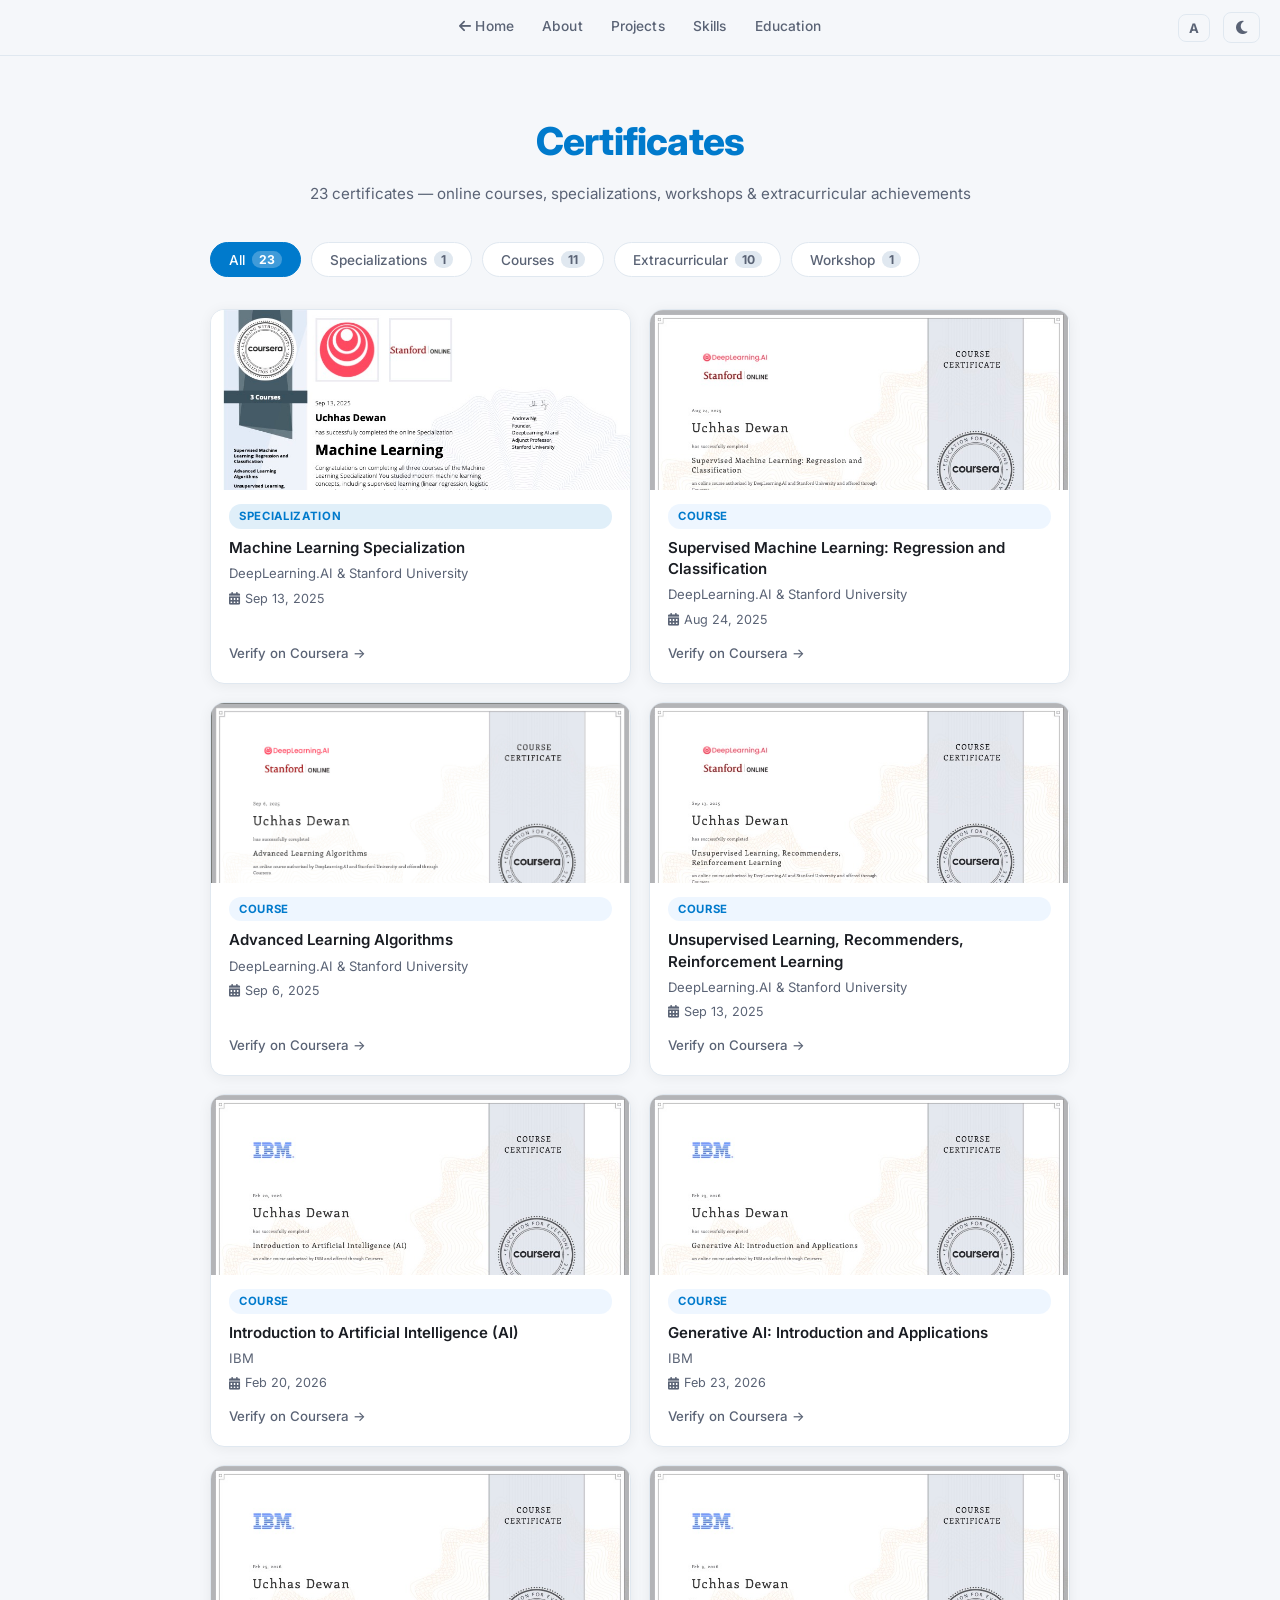
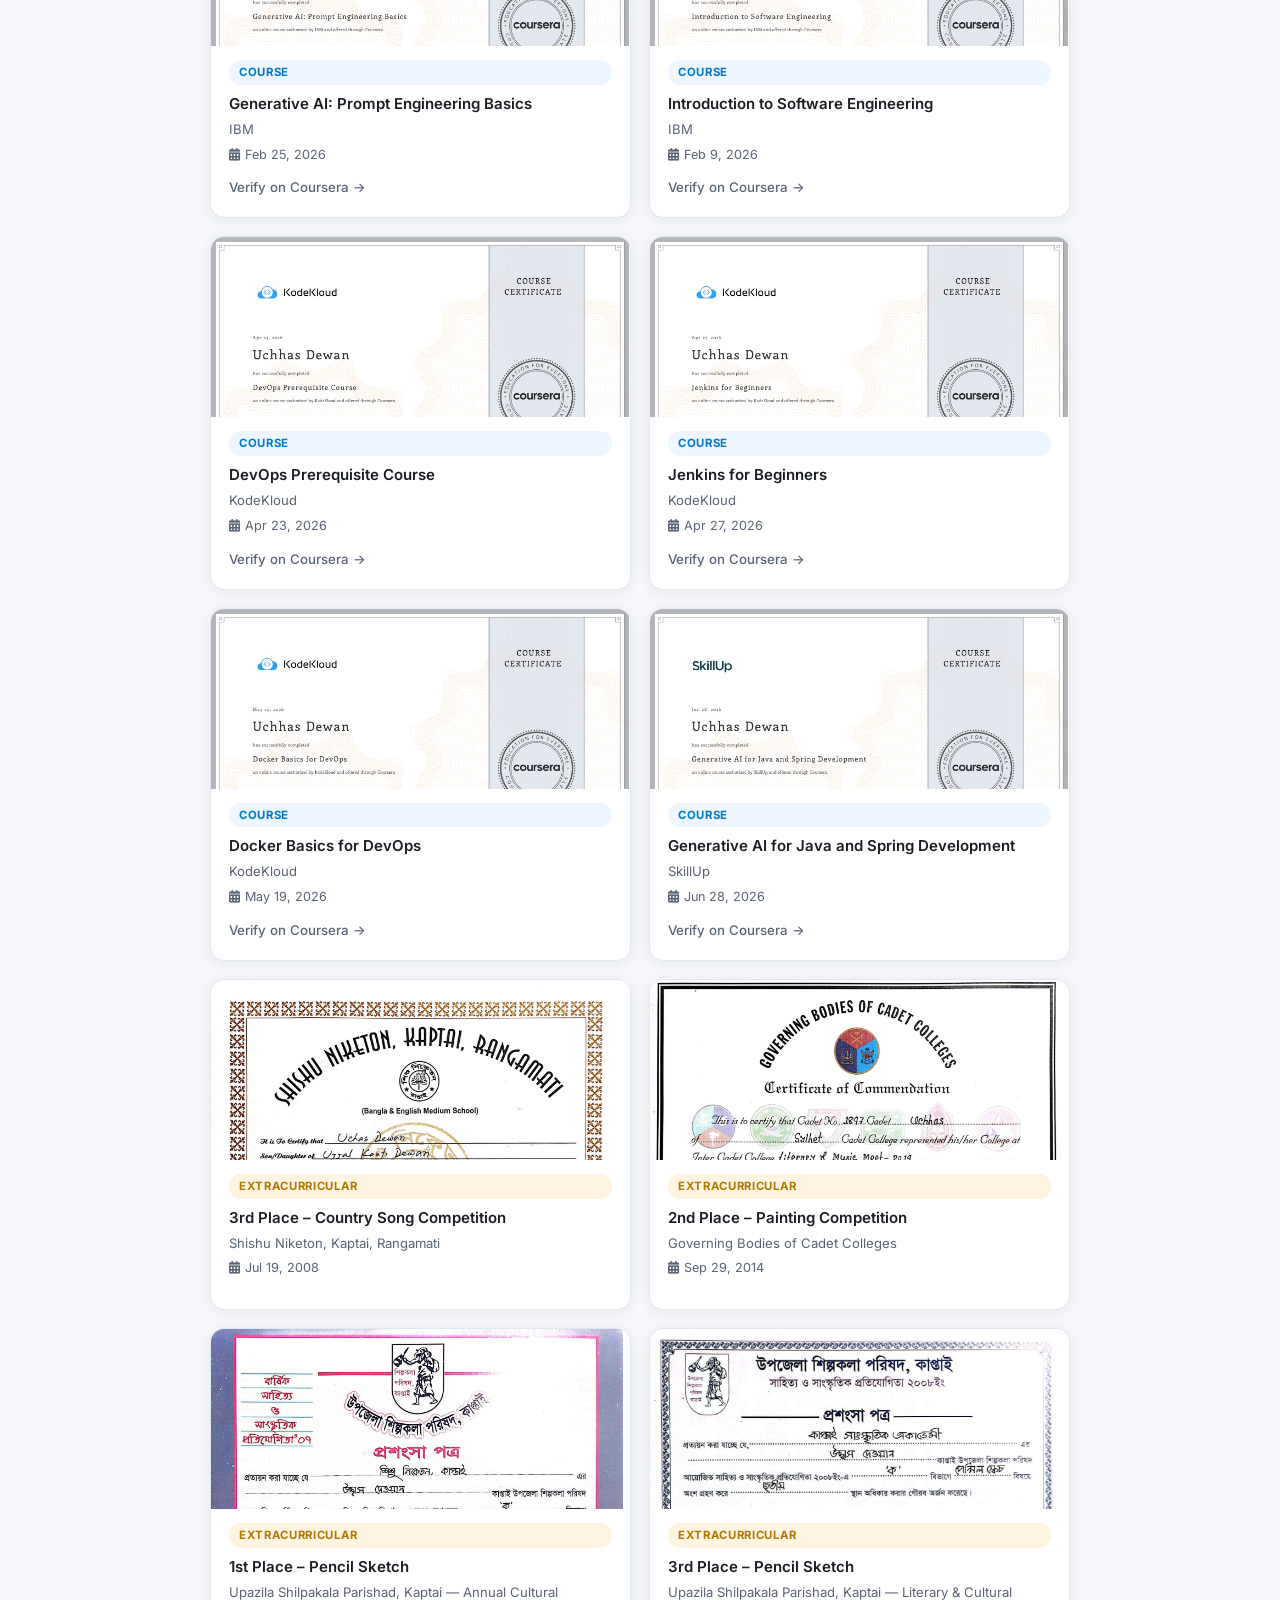
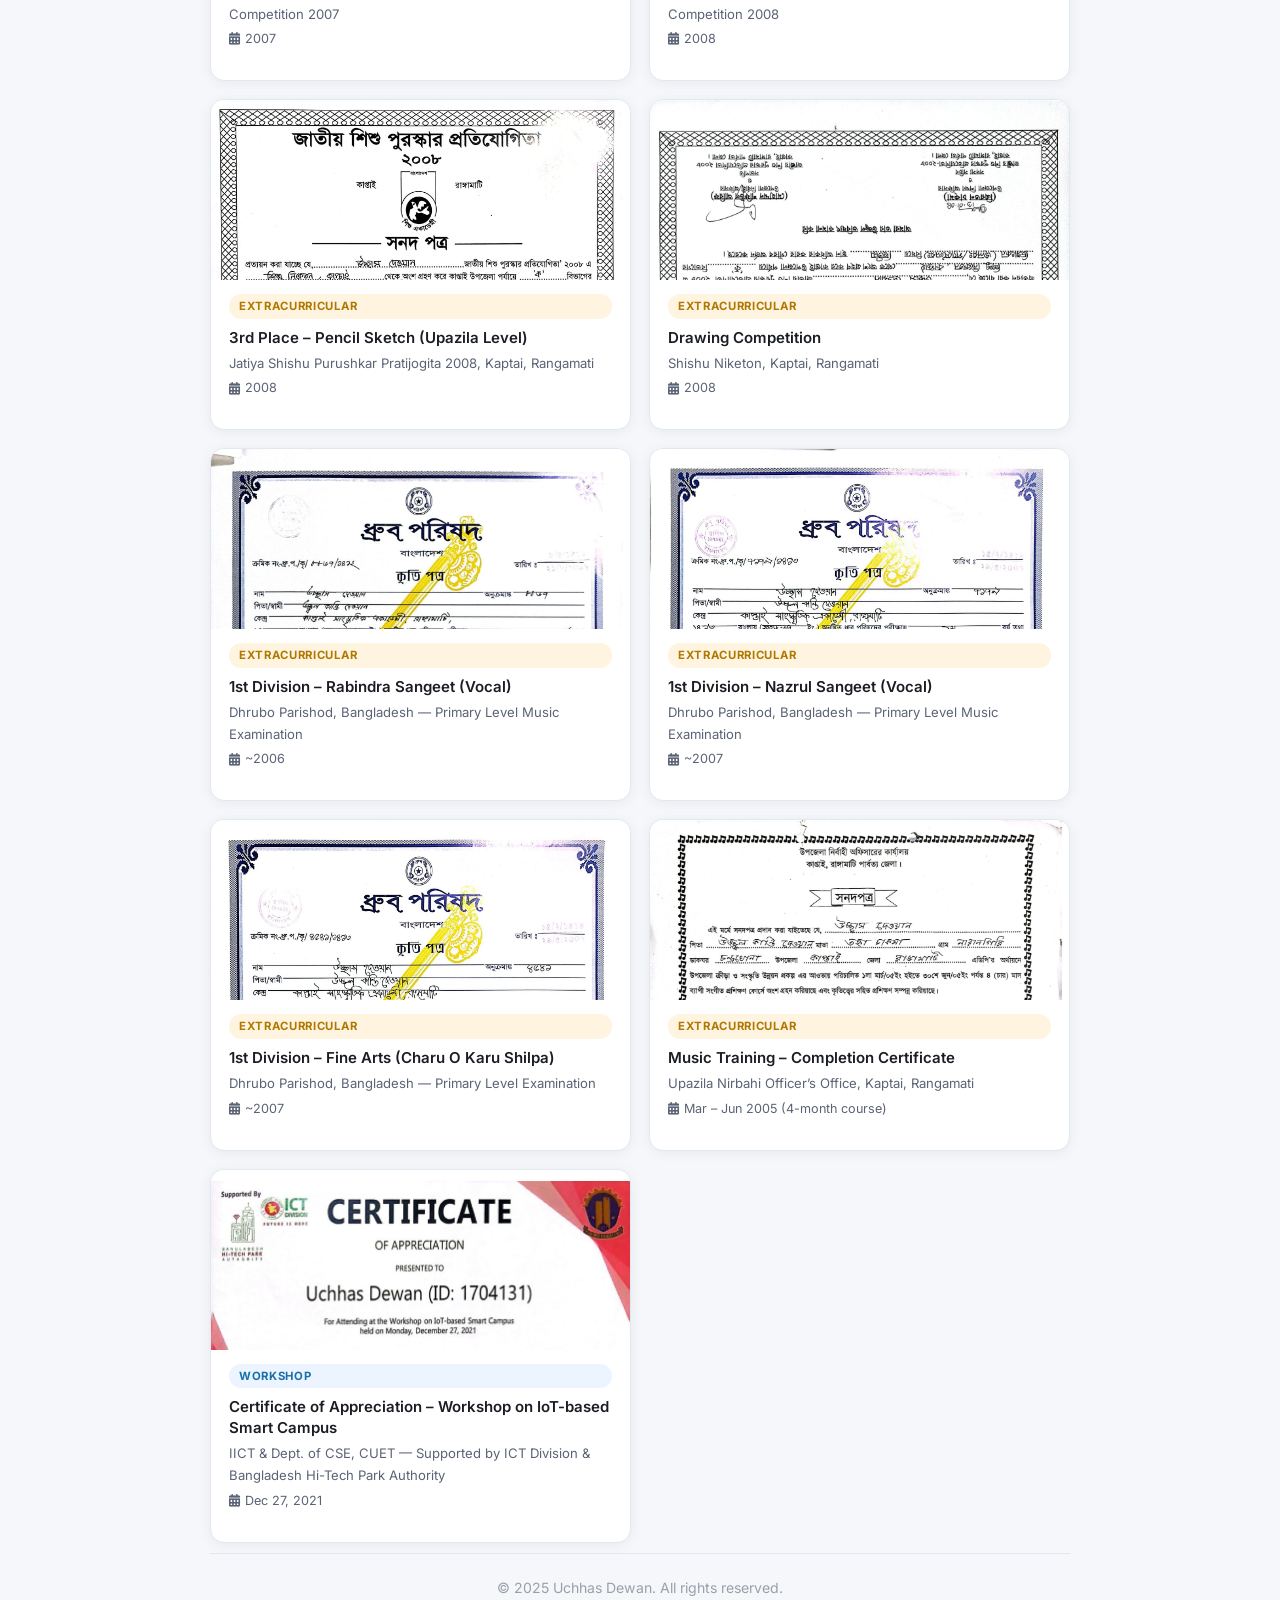
==== commit 8b58e027: "added more certificates and profile picture" ====
--- a/certificates.html
+++ b/certificates.html
@@ -20,6 +20,7 @@
       <a href="index.html#skills">Skills</a>
       <a href="index.html#education">Education</a>
     </div>
+    <button class="font-toggle" id="font-toggle" title="Increase font size">A</button>
     <button class="theme-toggle" id="theme-toggle" title="Toggle dark mode">
       <i class="fas fa-moon"></i>
     </button>
@@ -29,14 +30,15 @@
 
     <div class="cert-page-header reveal">
       <h1>Certificates</h1>
-      <p>14 certificates from Coursera, DeepLearning.AI, Stanford, IBM, KodeKloud &amp; SkillUp</p>
+      <p>23 certificates — online courses, specializations, workshops &amp; extracurricular achievements</p>
     </div>
 
     <div class="cert-filters reveal">
-      <button class="cert-filter-btn active" data-filter="all">All <span class="cert-count">14</span></button>
+      <button class="cert-filter-btn active" data-filter="all">All <span class="cert-count">23</span></button>
       <button class="cert-filter-btn" data-filter="major">Specializations <span class="cert-count">1</span></button>
       <button class="cert-filter-btn" data-filter="individual">Courses <span class="cert-count">11</span></button>
-      <button class="cert-filter-btn" data-filter="extracurricular">Extracurricular <span class="cert-count">2</span></button>
+      <button class="cert-filter-btn" data-filter="extracurricular">Extracurricular <span class="cert-count">10</span></button>
+      <button class="cert-filter-btn" data-filter="workshop">Workshop <span class="cert-count">1</span></button>
     </div>
 
     <div class="cert-grid" id="cert-grid">
@@ -262,6 +264,127 @@
         </div>
       </div>
 
+      <!-- ===== NEW EXTRACURRICULAR — PENCIL SKETCH ===== -->
+      <div class="cert-card-v2 cert-img-card reveal" data-category="extracurricular">
+        <a href="resources/certificates/extraCurricular/pencilskettch_1rst.jpeg" target="_blank" class="cert-img-wrap">
+          <img src="resources/certificates/extraCurricular/pencilskettch_1rst.jpeg" alt="1st Place Pencil Sketch 2007" loading="lazy" />
+          <span class="cert-img-overlay"><i class="fas fa-expand-alt"></i> View Full</span>
+        </a>
+        <div class="cert-card-v2-body">
+          <span class="cert-badge cert-badge-extra">Extracurricular</span>
+          <h3>1st Place &ndash; Pencil Sketch</h3>
+          <p class="cert-provider">Upazila Shilpakala Parishad, Kaptai &mdash; Annual Cultural Competition 2007</p>
+          <p class="cert-date"><i class="fas fa-calendar-alt"></i> 2007</p>
+        </div>
+      </div>
+
+      <div class="cert-card-v2 cert-img-card reveal" data-category="extracurricular">
+        <a href="resources/certificates/extraCurricular/pencilScatch.jpeg" target="_blank" class="cert-img-wrap">
+          <img src="resources/certificates/extraCurricular/pencilScatch.jpeg" alt="3rd Place Pencil Sketch 2008" loading="lazy" />
+          <span class="cert-img-overlay"><i class="fas fa-expand-alt"></i> View Full</span>
+        </a>
+        <div class="cert-card-v2-body">
+          <span class="cert-badge cert-badge-extra">Extracurricular</span>
+          <h3>3rd Place &ndash; Pencil Sketch</h3>
+          <p class="cert-provider">Upazila Shilpakala Parishad, Kaptai &mdash; Literary &amp; Cultural Competition 2008</p>
+          <p class="cert-date"><i class="fas fa-calendar-alt"></i> 2008</p>
+        </div>
+      </div>
+
+      <div class="cert-card-v2 cert-img-card reveal" data-category="extracurricular">
+        <a href="resources/certificates/extraCurricular/pencil_sketch_3rd_place.jpeg" target="_blank" class="cert-img-wrap">
+          <img src="resources/certificates/extraCurricular/pencil_sketch_3rd_place.jpeg" alt="3rd Place Pencil Sketch National Competition 2008" loading="lazy" />
+          <span class="cert-img-overlay"><i class="fas fa-expand-alt"></i> View Full</span>
+        </a>
+        <div class="cert-card-v2-body">
+          <span class="cert-badge cert-badge-extra">Extracurricular</span>
+          <h3>3rd Place &ndash; Pencil Sketch (Upazila Level)</h3>
+          <p class="cert-provider">Jatiya Shishu Purushkar Pratijogita 2008, Kaptai, Rangamati</p>
+          <p class="cert-date"><i class="fas fa-calendar-alt"></i> 2008</p>
+        </div>
+      </div>
+
+      <div class="cert-card-v2 cert-img-card reveal" data-category="extracurricular">
+        <a href="resources/certificates/extraCurricular/water_color.jpeg" target="_blank" class="cert-img-wrap">
+          <img src="resources/certificates/extraCurricular/water_color.jpeg" alt="Drawing Competition Certificate" loading="lazy" />
+          <span class="cert-img-overlay"><i class="fas fa-expand-alt"></i> View Full</span>
+        </a>
+        <div class="cert-card-v2-body">
+          <span class="cert-badge cert-badge-extra">Extracurricular</span>
+          <h3>Drawing Competition</h3>
+          <p class="cert-provider">Shishu Niketon, Kaptai, Rangamati</p>
+          <p class="cert-date"><i class="fas fa-calendar-alt"></i> 2008</p>
+        </div>
+      </div>
+
+      <!-- ===== NEW EXTRACURRICULAR — DHRUBO PARISHOD (MUSIC EXAMS) ===== -->
+      <div class="cert-card-v2 cert-img-card reveal" data-category="extracurricular">
+        <a href="resources/certificates/extraCurricular/FirstYearStudent.jpeg" target="_blank" class="cert-img-wrap">
+          <img src="resources/certificates/extraCurricular/FirstYearStudent.jpeg" alt="Dhrubo Parishod Rabindra Sangeet Certificate" loading="lazy" />
+          <span class="cert-img-overlay"><i class="fas fa-expand-alt"></i> View Full</span>
+        </a>
+        <div class="cert-card-v2-body">
+          <span class="cert-badge cert-badge-extra">Extracurricular</span>
+          <h3>1st Division &ndash; Rabindra Sangeet (Vocal)</h3>
+          <p class="cert-provider">Dhrubo Parishod, Bangladesh &mdash; Primary Level Music Examination</p>
+          <p class="cert-date"><i class="fas fa-calendar-alt"></i> ~2006</p>
+        </div>
+      </div>
+
+      <div class="cert-card-v2 cert-img-card reveal" data-category="extracurricular">
+        <a href="resources/certificates/extraCurricular/Nazrul_1rst_year.jpeg" target="_blank" class="cert-img-wrap">
+          <img src="resources/certificates/extraCurricular/Nazrul_1rst_year.jpeg" alt="Dhrubo Parishod Nazrul Sangeet Certificate" loading="lazy" />
+          <span class="cert-img-overlay"><i class="fas fa-expand-alt"></i> View Full</span>
+        </a>
+        <div class="cert-card-v2-body">
+          <span class="cert-badge cert-badge-extra">Extracurricular</span>
+          <h3>1st Division &ndash; Nazrul Sangeet (Vocal)</h3>
+          <p class="cert-provider">Dhrubo Parishod, Bangladesh &mdash; Primary Level Music Examination</p>
+          <p class="cert-date"><i class="fas fa-calendar-alt"></i> ~2007</p>
+        </div>
+      </div>
+
+      <div class="cert-card-v2 cert-img-card reveal" data-category="extracurricular">
+        <a href="resources/certificates/extraCurricular/painting_1st_year.jpeg" target="_blank" class="cert-img-wrap">
+          <img src="resources/certificates/extraCurricular/painting_1st_year.jpeg" alt="Dhrubo Parishod Fine Arts Certificate" loading="lazy" />
+          <span class="cert-img-overlay"><i class="fas fa-expand-alt"></i> View Full</span>
+        </a>
+        <div class="cert-card-v2-body">
+          <span class="cert-badge cert-badge-extra">Extracurricular</span>
+          <h3>1st Division &ndash; Fine Arts (Charu O Karu Shilpa)</h3>
+          <p class="cert-provider">Dhrubo Parishod, Bangladesh &mdash; Primary Level Examination</p>
+          <p class="cert-date"><i class="fas fa-calendar-alt"></i> ~2007</p>
+        </div>
+      </div>
+
+      <!-- ===== NEW EXTRACURRICULAR — MUSIC TRAINING ===== -->
+      <div class="cert-card-v2 cert-img-card reveal" data-category="extracurricular">
+        <a href="resources/certificates/extraCurricular/participation.jpeg" target="_blank" class="cert-img-wrap">
+          <img src="resources/certificates/extraCurricular/participation.jpeg" alt="Music Training Completion Certificate" loading="lazy" />
+          <span class="cert-img-overlay"><i class="fas fa-expand-alt"></i> View Full</span>
+        </a>
+        <div class="cert-card-v2-body">
+          <span class="cert-badge cert-badge-extra">Extracurricular</span>
+          <h3>Music Training &ndash; Completion Certificate</h3>
+          <p class="cert-provider">Upazila Nirbahi Officer&rsquo;s Office, Kaptai, Rangamati</p>
+          <p class="cert-date"><i class="fas fa-calendar-alt"></i> Mar &ndash; Jun 2005 (4-month course)</p>
+        </div>
+      </div>
+
+      <!-- ===== WORKSHOP / SEMINAR ===== -->
+      <div class="cert-card-v2 cert-img-card reveal" data-category="workshop">
+        <a href="resources/certificates/seminer/conference.jpg" target="_blank" class="cert-img-wrap">
+          <img src="resources/certificates/seminer/conference.jpg" alt="IoT Smart Campus Workshop Certificate" loading="lazy" />
+          <span class="cert-img-overlay"><i class="fas fa-expand-alt"></i> View Full</span>
+        </a>
+        <div class="cert-card-v2-body">
+          <span class="cert-badge cert-badge-workshop">Workshop</span>
+          <h3>Certificate of Appreciation &ndash; Workshop on IoT-based Smart Campus</h3>
+          <p class="cert-provider">IICT &amp; Dept. of CSE, CUET &mdash; Supported by ICT Division &amp; Bangladesh Hi-Tech Park Authority</p>
+          <p class="cert-date"><i class="fas fa-calendar-alt"></i> Dec 27, 2021</p>
+        </div>
+      </div>
+
     </div>
 
     <footer>
--- a/css/styles.css
+++ b/css/styles.css
@@ -100,6 +100,30 @@
   background: var(--card-bg);
 }
 
+.font-toggle {
+  position: absolute;
+  right: 70px;
+  background: none;
+  border: 1.5px solid var(--card-border);
+  border-radius: 8px;
+  color: var(--muted);
+  cursor: pointer;
+  padding: 5px 10px;
+  font-size: 0.82rem;
+  font-weight: 700;
+  font-family: inherit;
+  transition: color 0.2s, border-color 0.2s, background 0.2s;
+}
+
+.font-toggle:hover {
+  color: var(--accent);
+  border-color: var(--accent);
+  background: var(--card-bg);
+}
+
+html[data-font="large"] { font-size: 112%; }
+html[data-font="xl"]    { font-size: 125%; }
+
 /* ==================== Hero Header ==================== */
 .hero-header {
   position: relative;
@@ -224,6 +248,26 @@
   to   { opacity: 1; transform: translateY(0); }
 }
 
+/* Hero circular avatar (portrait photo) */
+.hero-avatar-wrap {
+  position: absolute;
+  bottom: 44px;
+  right: 48px;
+  z-index: 2;
+  animation: heroFadeUp 0.75s ease 0.6s both;
+}
+
+.hero-avatar {
+  width: 140px;
+  height: 140px;
+  border-radius: 50%;
+  object-fit: cover;
+  object-position: center 15%;
+  border: 3px solid rgba(255, 255, 255, 0.85);
+  box-shadow: 0 8px 32px rgba(0, 0, 0, 0.45);
+  display: block;
+}
+
 @keyframes blink {
   0%, 100% { opacity: 1; }
   50%       { opacity: 0; }
@@ -738,6 +782,9 @@
 .cert-badge-extra    { background: rgba(255, 165, 0, 0.12); color: #b07800; }
 [data-theme="dark"] .cert-badge-extra { color: #ffa500; }
 
+.cert-badge-workshop { background: rgba(88, 166, 255, 0.12); color: #1a6fa8; }
+[data-theme="dark"] .cert-badge-workshop { color: #58a6ff; }
+
 /* Image cert cards */
 .cert-img-card { flex-direction: column; }
 
@@ -800,6 +847,302 @@
   margin-top: 10px;
 }
 
+/* ==================== Standardised Tests ==================== */
+.test-cards {
+  display: grid;
+  grid-template-columns: repeat(auto-fill, minmax(300px, 1fr));
+  gap: 20px;
+}
+
+.test-card {
+  background: var(--card-bg);
+  border: 1px solid var(--card-border);
+  border-radius: var(--radius);
+  padding: 22px 24px;
+  box-shadow: var(--shadow);
+  transition: transform 0.25s ease, box-shadow 0.25s ease, border-color 0.25s ease;
+}
+
+.test-card:hover {
+  transform: translateY(-4px);
+  box-shadow: var(--shadow-hover);
+  border-color: var(--accent);
+}
+
+.test-card-header {
+  display: flex;
+  align-items: flex-start;
+  justify-content: space-between;
+  gap: 10px;
+  margin-bottom: 18px;
+}
+
+/* Brand-styled logo badges */
+.test-brand-logo {
+  display: inline-block;
+  font-size: 1.1rem;
+  font-weight: 900;
+  letter-spacing: 0.06em;
+  padding: 5px 13px 8px;
+  border-radius: 6px;
+  line-height: 1;
+  margin-bottom: 8px;
+  position: relative;
+}
+
+.test-brand-logo.ielts-logo {
+  background: #003478;
+  color: #fff;
+}
+
+.test-brand-logo.ielts-logo::after {
+  content: '';
+  position: absolute;
+  bottom: 0;
+  left: 0;
+  right: 0;
+  height: 4px;
+  background: #e8002d;
+  border-radius: 0 0 5px 5px;
+}
+
+.test-brand-logo.gre-logo {
+  background: #001f5b;
+  color: #fff;
+}
+
+.test-card-name {
+  font-size: 0.8rem;
+  font-weight: 600;
+  color: var(--muted);
+  letter-spacing: 0.02em;
+}
+
+.test-card-date {
+  font-size: 0.78rem;
+  color: var(--muted);
+  margin-top: 2px;
+}
+
+.test-validity {
+  display: inline-block;
+  font-size: 0.71rem;
+  font-weight: 600;
+  padding: 4px 10px;
+  border-radius: 20px;
+  background: rgba(45, 164, 78, 0.1);
+  color: #2da44e;
+  white-space: nowrap;
+  flex-shrink: 0;
+  margin-top: 2px;
+}
+
+[data-theme="dark"] .test-validity {
+  background: rgba(56, 211, 94, 0.12);
+  color: #3fb950;
+}
+
+.test-overall {
+  text-align: center;
+  padding: 16px 0;
+  margin-bottom: 16px;
+  border-bottom: 1px solid var(--card-border);
+}
+
+.test-overall-score {
+  font-size: 3.2rem;
+  font-weight: 800;
+  color: var(--accent);
+  line-height: 1;
+  letter-spacing: -0.04em;
+}
+
+.test-overall-label {
+  font-size: 0.71rem;
+  text-transform: uppercase;
+  letter-spacing: 0.08em;
+  color: var(--muted);
+  font-weight: 600;
+  margin-top: 5px;
+}
+
+.test-scores-grid {
+  display: grid;
+  grid-template-columns: repeat(auto-fit, minmax(62px, 1fr));
+  gap: 10px;
+}
+
+.test-score-item {
+  text-align: center;
+  background: var(--bg);
+  border-radius: 10px;
+  padding: 12px 6px;
+}
+
+.test-score-value {
+  display: block;
+  font-size: 1.25rem;
+  font-weight: 700;
+  color: var(--text);
+  line-height: 1;
+  margin-bottom: 4px;
+}
+
+.test-score-label {
+  display: block;
+  font-size: 0.67rem;
+  color: var(--muted);
+  font-weight: 600;
+  text-transform: uppercase;
+  letter-spacing: 0.05em;
+  line-height: 1.2;
+}
+
+.test-score-pct {
+  display: block;
+  font-size: 0.64rem;
+  color: var(--muted);
+  margin-top: 3px;
+  opacity: 0.65;
+}
+
+/* ==================== Projects Page ==================== */
+.proj-grid {
+  display: grid;
+  grid-template-columns: 1fr;
+  gap: 22px;
+}
+
+.proj-card {
+  background: var(--card-bg);
+  border: 1px solid var(--card-border);
+  border-left: 4px solid var(--accent);
+  border-radius: var(--radius);
+  padding: 24px 26px;
+  box-shadow: var(--shadow);
+  transition: transform 0.25s ease, box-shadow 0.25s ease;
+  display: flex;
+  flex-direction: column;
+  gap: 14px;
+}
+
+.proj-card[data-category="academic"] { border-left-color: #2da44e; }
+.proj-card[data-category="ai"]       { border-left-color: #8957e5; }
+
+[data-theme="dark"] .proj-card[data-category="academic"] { border-left-color: #3fb950; }
+[data-theme="dark"] .proj-card[data-category="ai"]       { border-left-color: #bc8cff; }
+
+.proj-card:hover {
+  transform: translateY(-4px);
+  box-shadow: var(--shadow-hover);
+}
+
+.proj-card.hidden { display: none; }
+
+.proj-card-top {
+  display: flex;
+  align-items: center;
+  justify-content: space-between;
+  flex-wrap: wrap;
+  gap: 8px;
+}
+
+.proj-badge {
+  display: inline-block;
+  border-radius: 12px;
+  padding: 3px 12px;
+  font-size: 0.71rem;
+  font-weight: 700;
+  text-transform: uppercase;
+  letter-spacing: 0.06em;
+}
+
+.proj-badge-professional { background: rgba(0, 122, 204, 0.10); color: var(--accent); }
+.proj-badge-academic     { background: rgba(45, 164, 78, 0.10);  color: #2da44e; }
+.proj-badge-ai           { background: rgba(137, 87, 229, 0.10); color: #8957e5; }
+
+[data-theme="dark"] .proj-badge-academic { background: rgba(56, 211, 94, 0.12);  color: #3fb950; }
+[data-theme="dark"] .proj-badge-ai       { background: rgba(188, 140, 255, 0.12); color: #bc8cff; }
+
+.proj-period {
+  color: var(--muted);
+  font-size: 0.82rem;
+  font-weight: 500;
+}
+
+.proj-card h3 {
+  color: var(--text);
+  font-size: 1.1rem;
+  font-weight: 700;
+  line-height: 1.3;
+  margin: 0;
+}
+
+.proj-meta {
+  color: var(--muted);
+  font-size: 0.85rem;
+  display: flex;
+  align-items: center;
+  gap: 4px;
+  flex-wrap: wrap;
+}
+
+.proj-meta .org {
+  font-weight: 600;
+  color: var(--accent);
+}
+
+.proj-meta .period::before {
+  content: '·';
+  margin: 0 4px;
+  opacity: 0.5;
+}
+
+.proj-card ul {
+  color: var(--muted);
+  font-size: 0.9rem;
+  margin-left: 18px;
+  line-height: 1.75;
+}
+
+.proj-tech-row {
+  display: flex;
+  flex-wrap: wrap;
+  gap: 7px;
+}
+
+.proj-tech-tag {
+  background: rgba(0, 122, 204, 0.08);
+  color: var(--accent);
+  border-radius: 6px;
+  padding: 3px 10px;
+  font-size: 0.76rem;
+  font-weight: 600;
+}
+
+[data-theme="dark"] .proj-tech-tag { background: rgba(88, 166, 255, 0.10); }
+
+.proj-card-links {
+  display: flex;
+  gap: 16px;
+  flex-wrap: wrap;
+  padding-top: 4px;
+  border-top: 1px solid var(--card-border);
+}
+
+.proj-link {
+  color: var(--accent);
+  text-decoration: none;
+  font-size: 0.85rem;
+  font-weight: 600;
+  display: inline-flex;
+  align-items: center;
+  gap: 5px;
+  transition: opacity 0.2s;
+}
+
+.proj-link:hover { opacity: 0.7; text-decoration: underline; }
+
 /* ==================== Responsive ==================== */
 @media (max-width: 700px) {
   .stats-bar {
@@ -809,11 +1152,12 @@
   .stat-number { font-size: 1.9rem; }
 }
 
-@media (max-width: 600px) {
+@media (max-width: 768px) {
   .hero-header { height: 62vh; min-height: 380px; }
   .hero-content h1 { font-size: 2.2rem; }
   .hero-content { padding: 0 20px 36px; }
 
+  /* Fix nav overlap on all phones */
   .top-nav { justify-content: space-between; padding: 0 10px; }
 
   .nav-links {
@@ -822,12 +1166,14 @@
     gap: 12px;
     flex-shrink: 1;
     scrollbar-width: none;
+    min-width: 0;
   }
 
   .nav-links::-webkit-scrollbar { display: none; }
   .nav-links a { font-size: 0.78rem; white-space: nowrap; }
 
   .theme-toggle { position: static; flex-shrink: 0; padding: 5px 9px; }
+  .font-toggle  { position: static; flex-shrink: 0; padding: 4px 8px; font-size: 0.76rem; }
 
   .content-wrap { padding: 20px 14px 50px; }
 
@@ -840,4 +1186,7 @@
   .tech-icon-grid { gap: 10px; padding: 18px; }
   .tech-icon-item { width: 62px; }
   .tech-icon-item i { font-size: 1.9rem; }
-}
+
+  .hero-avatar-wrap { bottom: 28px; right: 20px; }
+  .hero-avatar { width: 100px; height: 100px; }
+}
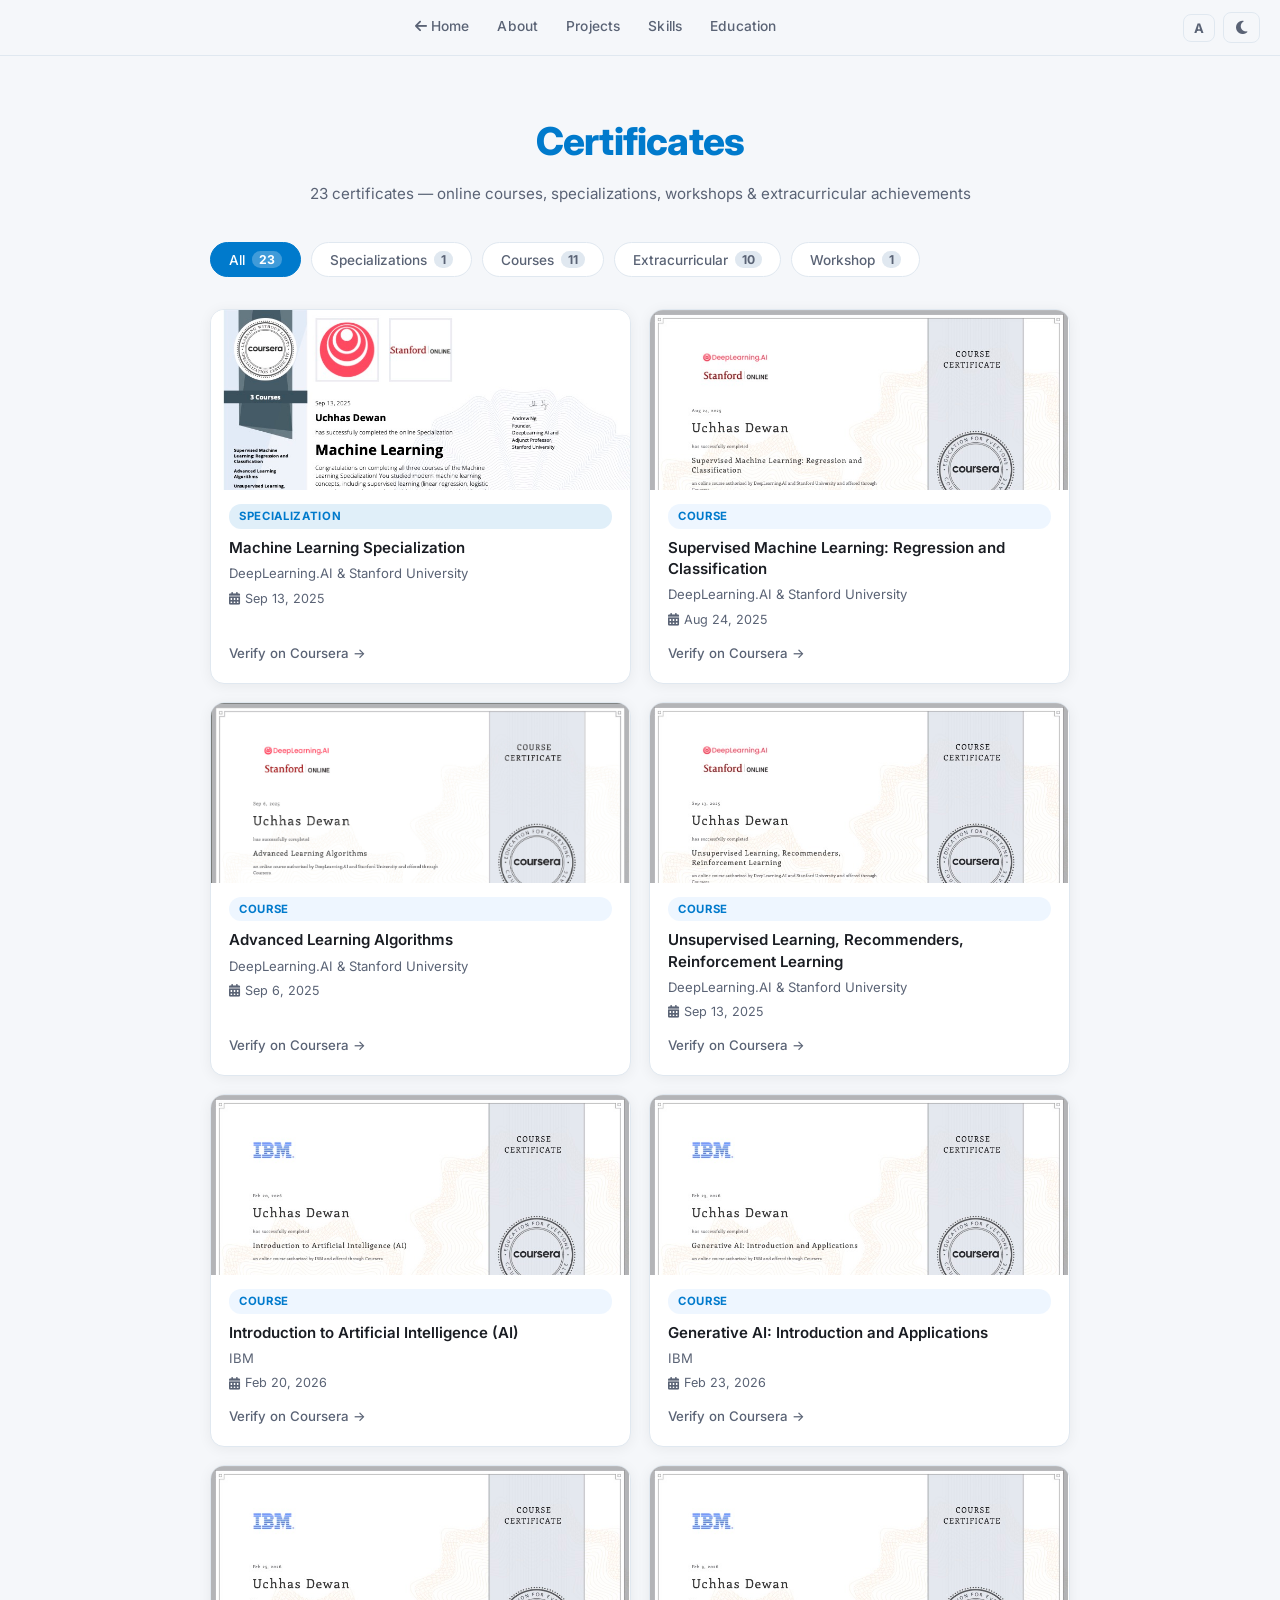
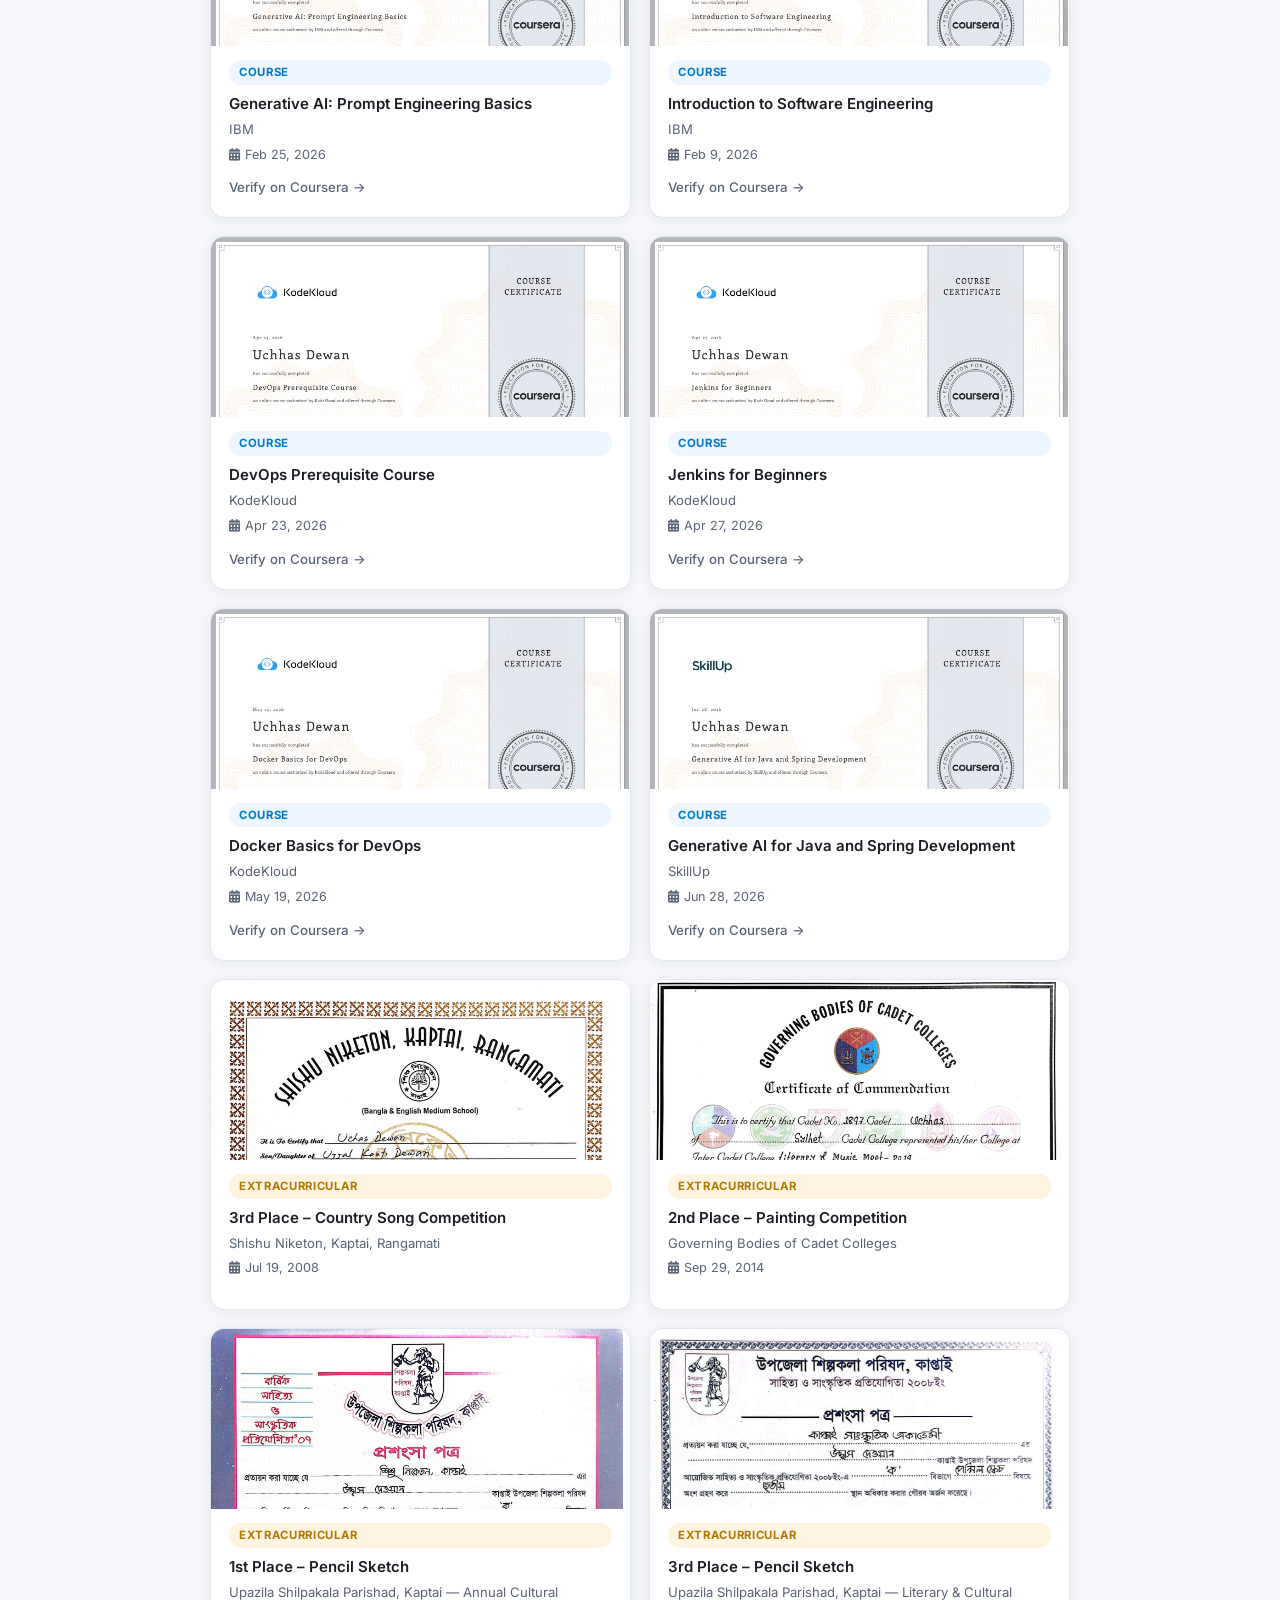
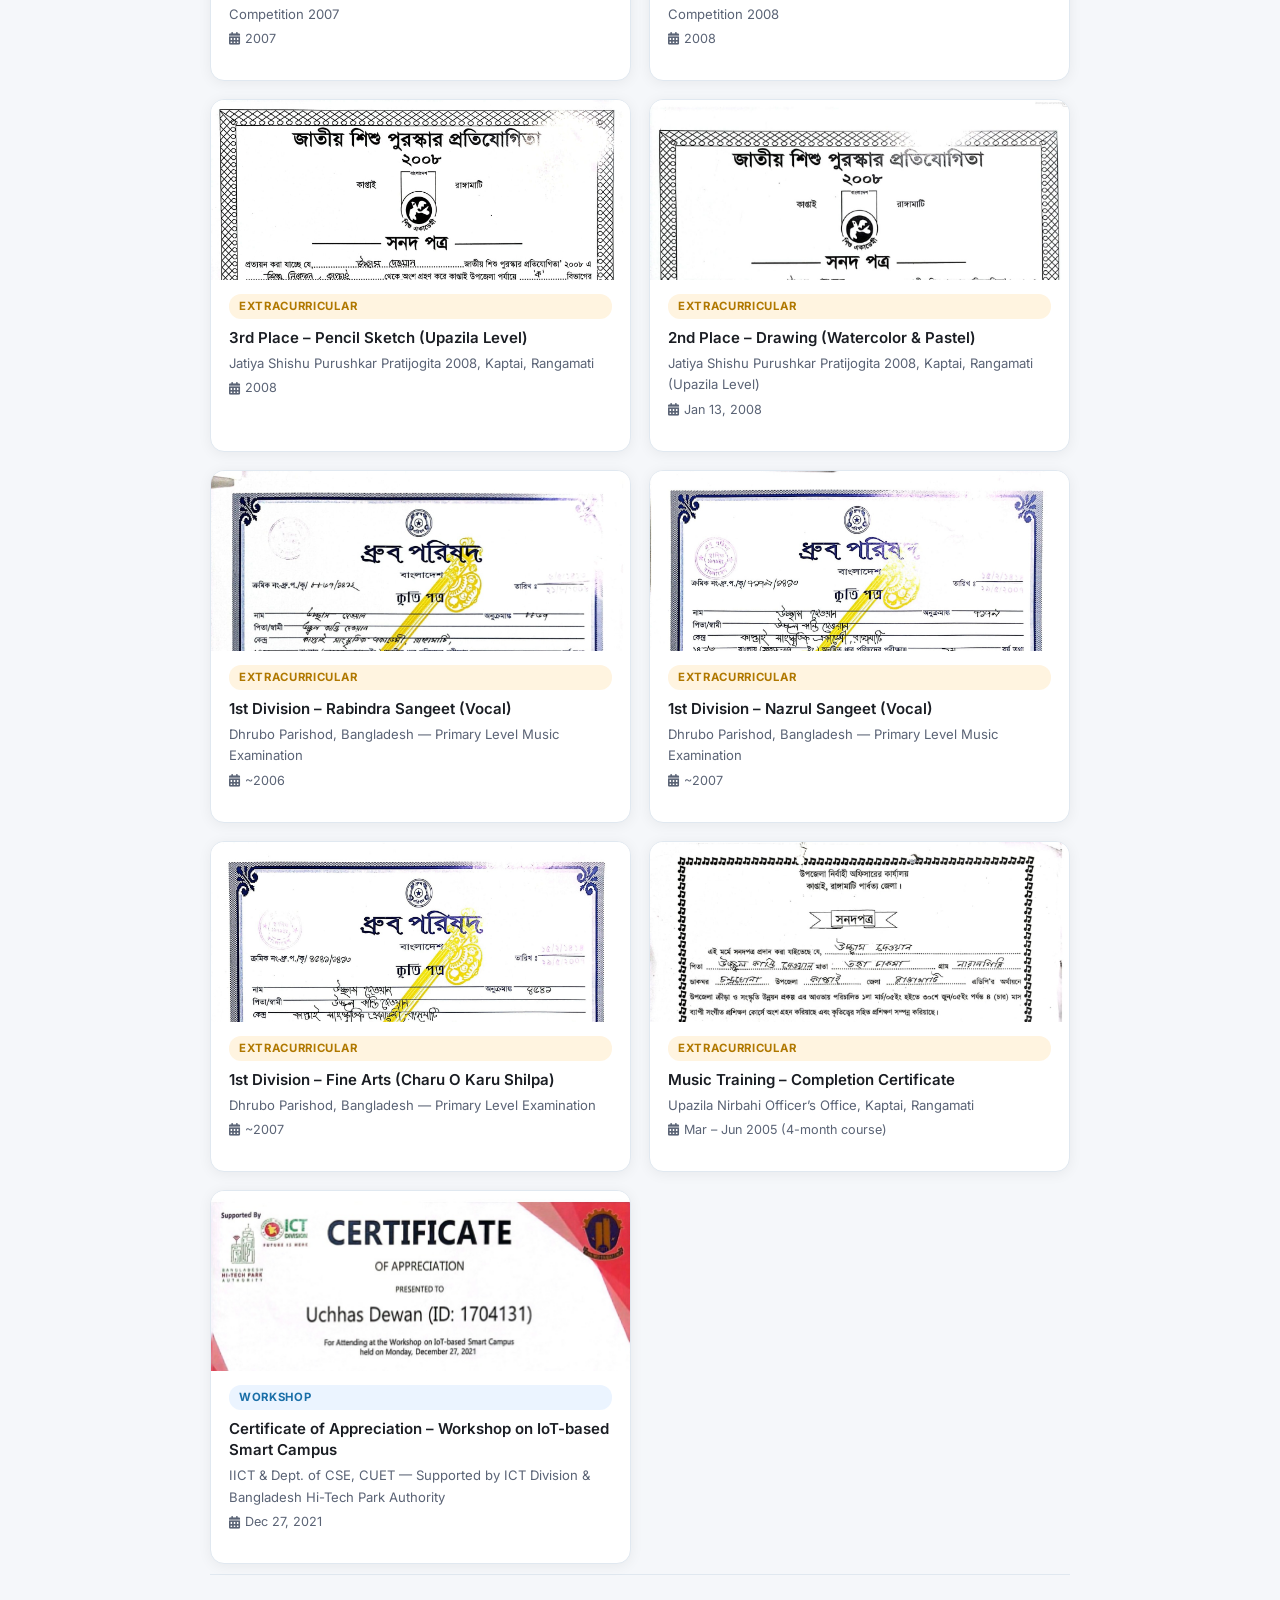
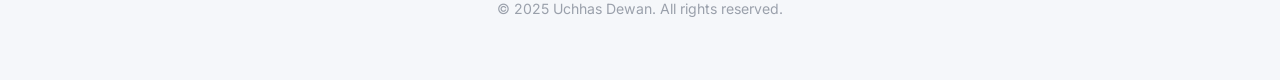
==== commit 13d1235b: "fixed some orientations" ====
--- a/certificates.html
+++ b/certificates.html
@@ -20,10 +20,12 @@
       <a href="index.html#skills">Skills</a>
       <a href="index.html#education">Education</a>
     </div>
-    <button class="font-toggle" id="font-toggle" title="Increase font size">A</button>
-    <button class="theme-toggle" id="theme-toggle" title="Toggle dark mode">
-      <i class="fas fa-moon"></i>
-    </button>
+    <div class="nav-actions">
+      <button class="font-toggle" id="font-toggle" title="Increase font size">A</button>
+      <button class="theme-toggle" id="theme-toggle" title="Toggle dark mode">
+        <i class="fas fa-moon"></i>
+      </button>
+    </div>
   </nav>
 
   <div class="content-wrap">
@@ -305,15 +307,15 @@
       </div>
 
       <div class="cert-card-v2 cert-img-card reveal" data-category="extracurricular">
-        <a href="resources/certificates/extraCurricular/water_color.jpeg" target="_blank" class="cert-img-wrap">
-          <img src="resources/certificates/extraCurricular/water_color.jpeg" alt="Drawing Competition Certificate" loading="lazy" />
-          <span class="cert-img-overlay"><i class="fas fa-expand-alt"></i> View Full</span>
-        </a>
-        <div class="cert-card-v2-body">
-          <span class="cert-badge cert-badge-extra">Extracurricular</span>
-          <h3>Drawing Competition</h3>
-          <p class="cert-provider">Shishu Niketon, Kaptai, Rangamati</p>
-          <p class="cert-date"><i class="fas fa-calendar-alt"></i> 2008</p>
+        <a href="resources/certificates/extraCurricular/watercolor.jpeg" target="_blank" class="cert-img-wrap">
+          <img src="resources/certificates/extraCurricular/watercolor.jpeg" alt="2nd Place Watercolor Drawing Certificate" loading="lazy" />
+          <span class="cert-img-overlay"><i class="fas fa-expand-alt"></i> View Full</span>
+        </a>
+        <div class="cert-card-v2-body">
+          <span class="cert-badge cert-badge-extra">Extracurricular</span>
+          <h3>2nd Place &ndash; Drawing (Watercolor &amp; Pastel)</h3>
+          <p class="cert-provider">Jatiya Shishu Purushkar Pratijogita 2008, Kaptai, Rangamati (Upazila Level)</p>
+          <p class="cert-date"><i class="fas fa-calendar-alt"></i> Jan 13, 2008</p>
         </div>
       </div>
 
--- a/css/styles.css
+++ b/css/styles.css
@@ -57,12 +57,19 @@
   border-bottom: 1px solid var(--card-border);
   display: flex;
   align-items: center;
+  justify-content: space-between;
+  padding: 0 20px;
+  gap: 12px;
+  transition: background 0.3s ease, border-color 0.3s ease;
+}
+
+.nav-links {
+  display: flex;
+  gap: 28px;
+  flex: 1;
   justify-content: center;
-  padding: 0 20px;
-  transition: background 0.3s ease, border-color 0.3s ease;
-}
-
-.nav-links { display: flex; gap: 28px; }
+  min-width: 0;
+}
 
 .nav-links a {
   color: var(--muted);
@@ -73,6 +80,7 @@
   border-bottom: 2px solid transparent;
   transition: color 0.2s, border-color 0.2s;
   letter-spacing: 0.01em;
+  white-space: nowrap;
 }
 
 .nav-links a:hover,
@@ -81,40 +89,37 @@
   border-bottom-color: var(--accent);
 }
 
-.theme-toggle {
-  position: absolute;
-  right: 20px;
+/* Buttons grouped on the right — no more position:absolute */
+.nav-actions {
+  display: flex;
+  align-items: center;
+  gap: 8px;
+  flex-shrink: 0;
+}
+
+.theme-toggle,
+.font-toggle {
   background: none;
   border: 1.5px solid var(--card-border);
   border-radius: 8px;
   color: var(--muted);
   cursor: pointer;
+  transition: color 0.2s, border-color 0.2s, background 0.2s;
+}
+
+.theme-toggle {
   padding: 6px 12px;
   font-size: 0.95rem;
-  transition: color 0.2s, border-color 0.2s, background 0.2s;
-}
-
-.theme-toggle:hover {
-  color: var(--accent);
-  border-color: var(--accent);
-  background: var(--card-bg);
 }
 
 .font-toggle {
-  position: absolute;
-  right: 70px;
-  background: none;
-  border: 1.5px solid var(--card-border);
-  border-radius: 8px;
-  color: var(--muted);
-  cursor: pointer;
   padding: 5px 10px;
   font-size: 0.82rem;
   font-weight: 700;
   font-family: inherit;
-  transition: color 0.2s, border-color 0.2s, background 0.2s;
-}
-
+}
+
+.theme-toggle:hover,
 .font-toggle:hover {
   color: var(--accent);
   border-color: var(--accent);
@@ -153,11 +158,17 @@
   position: relative;
   z-index: 1;
   width: 100%;
-  max-width: 900px;
+  max-width: 960px;
   margin: 0 auto;
   padding: 0 28px 44px;
   color: #fff;
-}
+  display: flex;
+  align-items: flex-end;
+  justify-content: space-between;
+  gap: 32px;
+}
+
+.hero-text-side { flex: 1; min-width: 0; }
 
 .hero-content h1 {
   font-size: 3.2rem;
@@ -248,18 +259,16 @@
   to   { opacity: 1; transform: translateY(0); }
 }
 
-/* Hero circular avatar (portrait photo) */
+/* Hero circular avatar (portrait photo) — in-flow, right side of hero */
 .hero-avatar-wrap {
-  position: absolute;
-  bottom: 44px;
-  right: 48px;
-  z-index: 2;
+  flex-shrink: 0;
+  padding-bottom: 4px;
   animation: heroFadeUp 0.75s ease 0.6s both;
 }
 
 .hero-avatar {
-  width: 140px;
-  height: 140px;
+  width: 150px;
+  height: 150px;
   border-radius: 50%;
   object-fit: cover;
   object-position: center 15%;
@@ -1154,26 +1163,26 @@
 
 @media (max-width: 768px) {
   .hero-header { height: 62vh; min-height: 380px; }
+  .hero-content { padding: 0 20px 36px; gap: 16px; }
   .hero-content h1 { font-size: 2.2rem; }
-  .hero-content { padding: 0 20px 36px; }
-
-  /* Fix nav overlap on all phones */
-  .top-nav { justify-content: space-between; padding: 0 10px; }
-
+
+  /* Nav: links scroll horizontally, actions stay on the right */
+  .top-nav { padding: 0 10px; gap: 8px; }
   .nav-links {
     overflow-x: auto;
     -webkit-overflow-scrolling: touch;
     gap: 12px;
-    flex-shrink: 1;
+    justify-content: flex-start;
     scrollbar-width: none;
-    min-width: 0;
   }
-
   .nav-links::-webkit-scrollbar { display: none; }
-  .nav-links a { font-size: 0.78rem; white-space: nowrap; }
-
-  .theme-toggle { position: static; flex-shrink: 0; padding: 5px 9px; }
-  .font-toggle  { position: static; flex-shrink: 0; padding: 4px 8px; font-size: 0.76rem; }
+  .nav-links a { font-size: 0.78rem; }
+
+  .theme-toggle { padding: 5px 9px; font-size: 0.85rem; }
+  .font-toggle  { padding: 4px 8px; font-size: 0.72rem; }
+
+  /* Hide avatar on mobile — hero is too small */
+  .hero-avatar-wrap { display: none; }
 
   .content-wrap { padding: 20px 14px 50px; }
 
@@ -1186,7 +1195,4 @@
   .tech-icon-grid { gap: 10px; padding: 18px; }
   .tech-icon-item { width: 62px; }
   .tech-icon-item i { font-size: 1.9rem; }
-
-  .hero-avatar-wrap { bottom: 28px; right: 20px; }
-  .hero-avatar { width: 100px; height: 100px; }
-}
+}
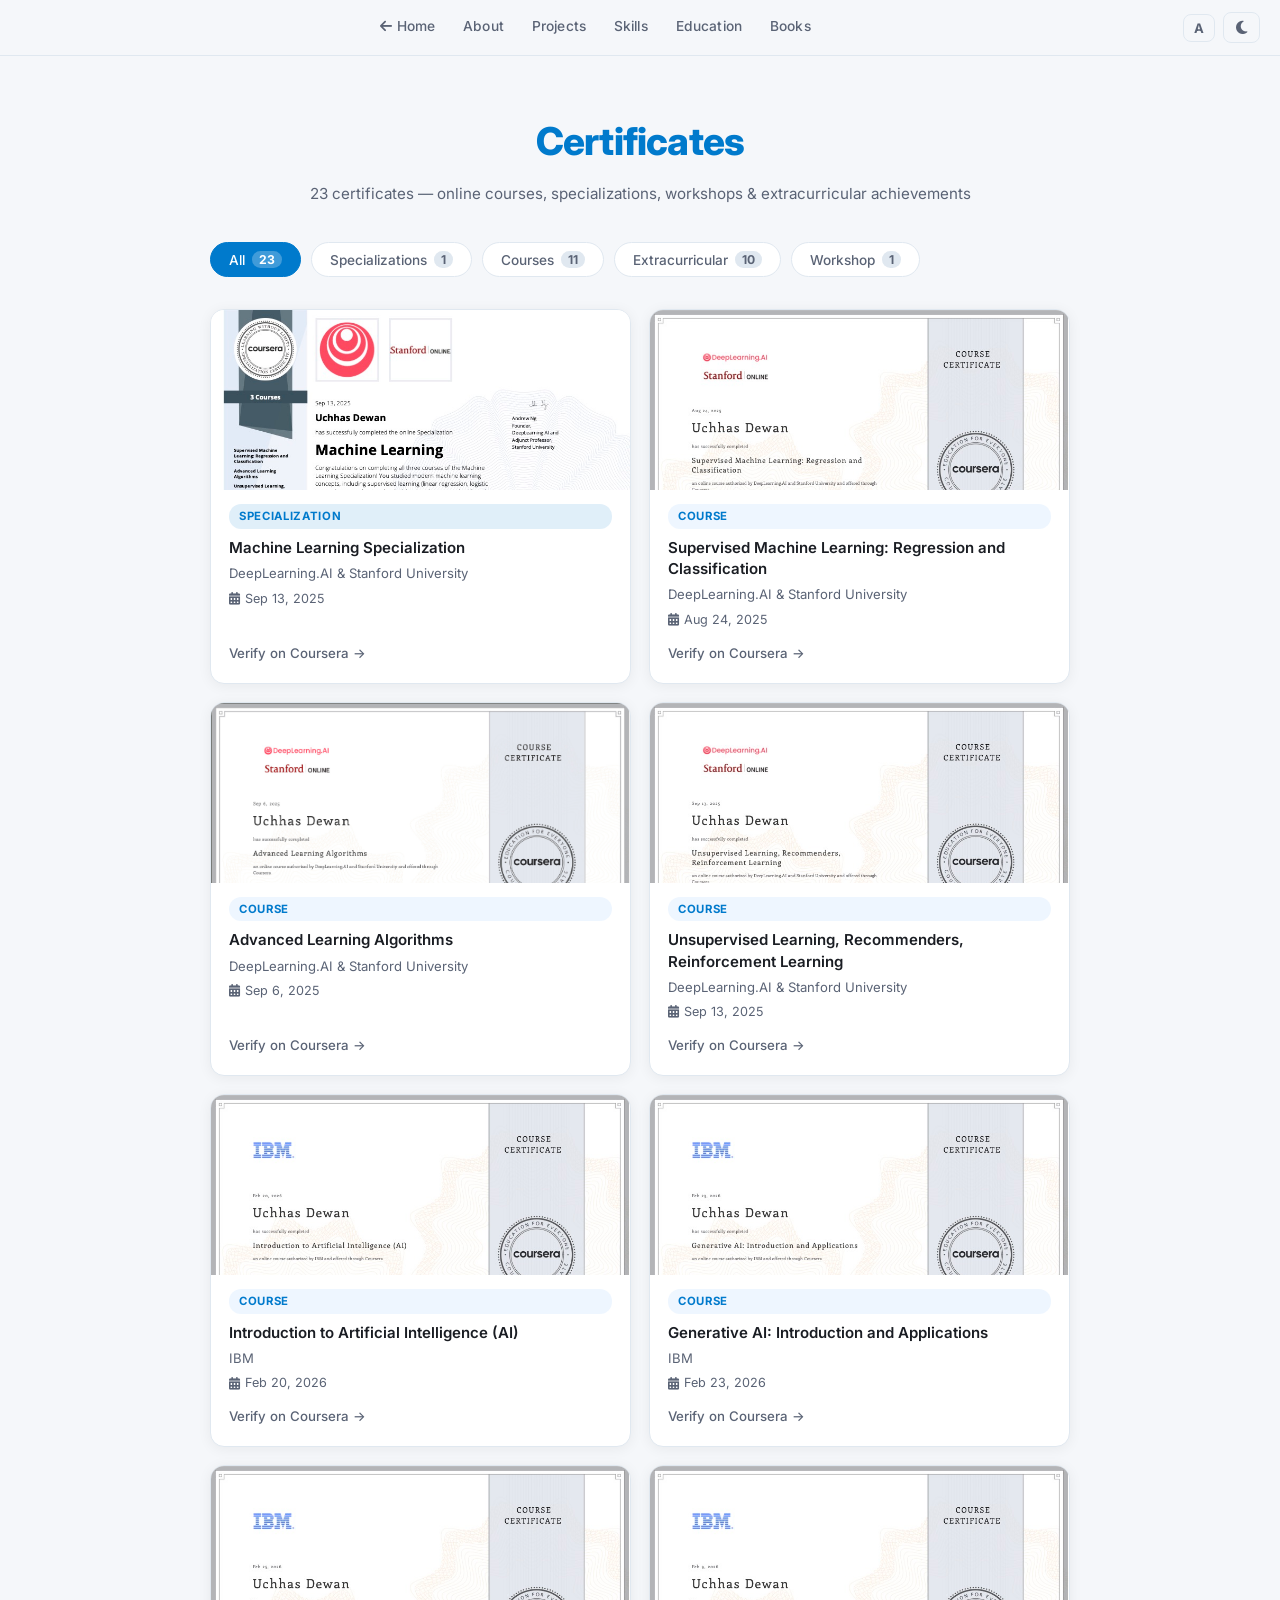
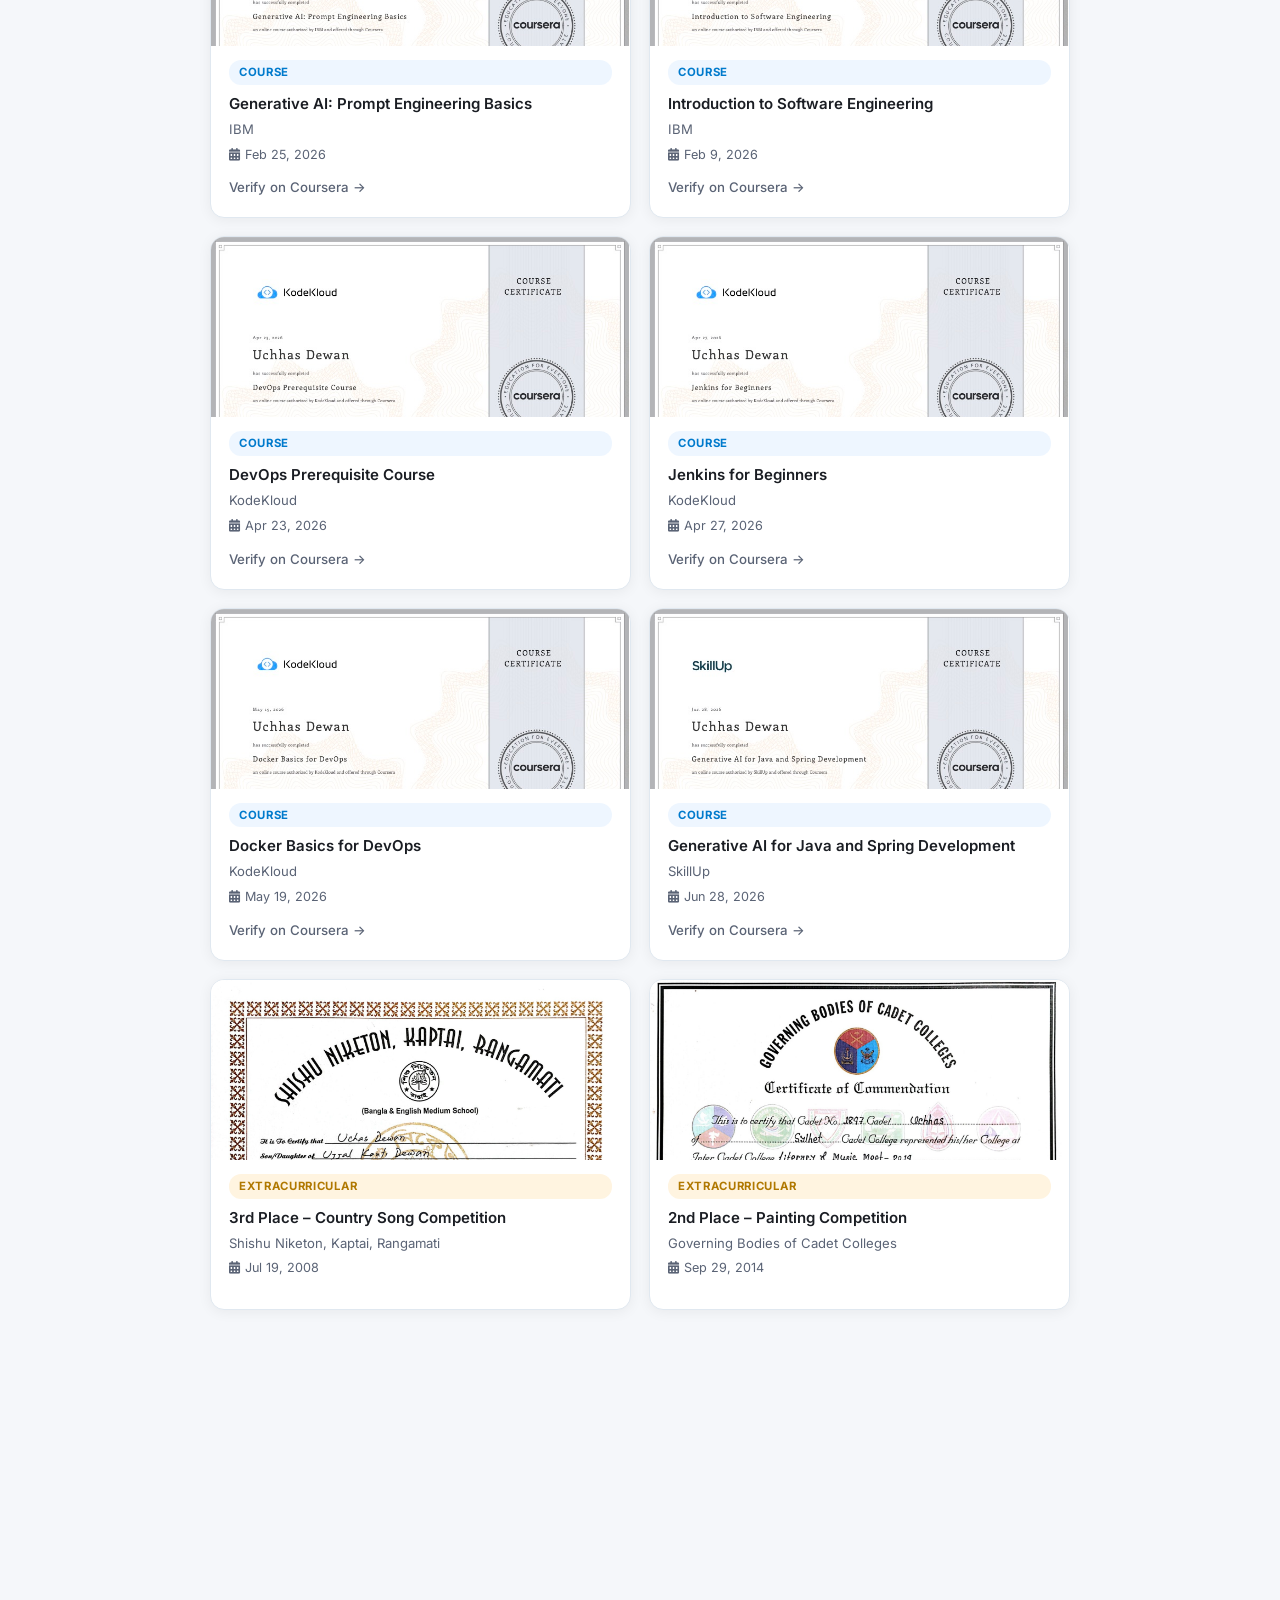
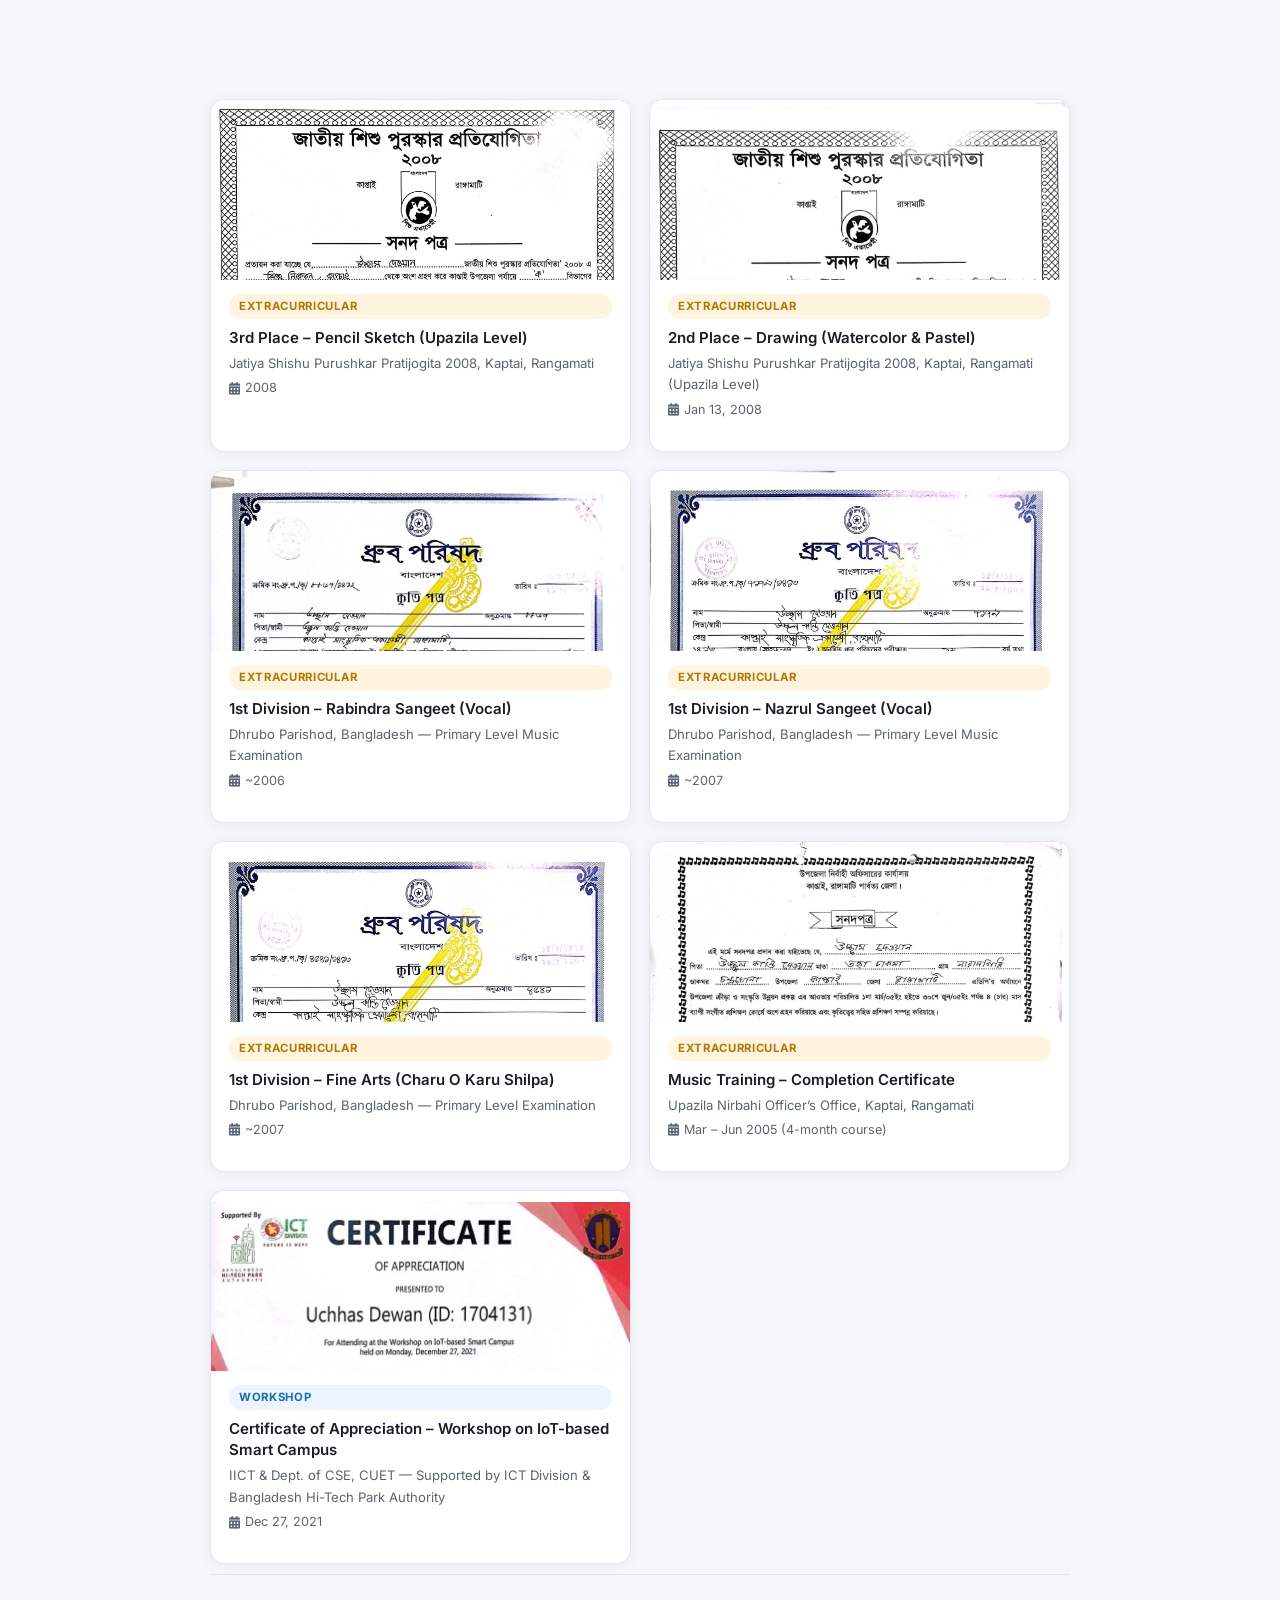
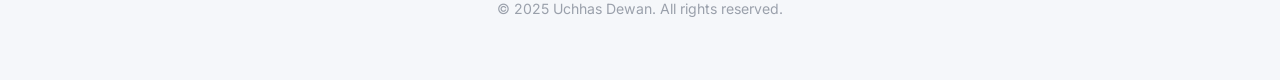
==== commit fca2ab6a: "updated the picture again added some book" ====
--- a/certificates.html
+++ b/certificates.html
@@ -19,6 +19,7 @@
       <a href="index.html#projects">Projects</a>
       <a href="index.html#skills">Skills</a>
       <a href="index.html#education">Education</a>
+      <a href="books.html">Books</a>
     </div>
     <div class="nav-actions">
       <button class="font-toggle" id="font-toggle" title="Increase font size">A</button>
--- a/css/styles.css
+++ b/css/styles.css
@@ -133,48 +133,59 @@
 .hero-header {
   position: relative;
   width: 100%;
-  height: 72vh;
   min-height: 460px;
-  background-image: url('../resources/propicJun26.jpeg');
-  background-size: cover;
-  background-position: center 25%;
-  display: flex;
-  align-items: flex-end;
+  background: radial-gradient(circle at 80% 20%, #1b2330 0%, #0d1117 55%), #0d1117;
+  display: flex;
+  align-items: center;
   overflow: hidden;
-}
-
-.hero-overlay {
-  position: absolute;
-  inset: 0;
-  background: linear-gradient(
-    160deg,
-    rgba(0, 0, 0, 0.02) 0%,
-    rgba(0, 0, 0, 0.18) 45%,
-    rgba(0, 0, 0, 0.78) 100%
-  );
+  padding: 90px 0;
+}
+
+.hero-inner {
+  position: relative;
+  z-index: 2;
+  width: 100%;
+  max-width: 1080px;
+  margin: 0 auto;
+  padding: 0 28px;
+  display: flex;
+  align-items: center;
+  justify-content: space-between;
+  gap: 56px;
 }
 
 .hero-content {
-  position: relative;
-  z-index: 1;
+  color: #fff;
+  flex: 1 1 480px;
+  max-width: 560px;
+}
+
+/* Photo sits in its own framed box beside the text — a fixed 2:3 frame
+   means object-fit:cover only ever needs one crop position, set once. */
+.hero-photo-wrap {
+  flex: 0 0 300px;
+  width: 300px;
+  aspect-ratio: 2 / 3;
+  border-radius: 20px;
+  overflow: hidden;
+  box-shadow: 0 24px 60px rgba(0, 0, 0, 0.45), 0 0 0 1px rgba(255, 255, 255, 0.08);
+  animation: heroFadeUp 0.75s ease 0.2s both;
+}
+
+.hero-photo {
+  display: block;
   width: 100%;
-  max-width: 960px;
-  margin: 0 auto;
-  padding: 0 28px 44px;
-  color: #fff;
-  display: flex;
-  align-items: flex-end;
-  justify-content: space-between;
-  gap: 32px;
-}
-
-.hero-text-side { flex: 1; min-width: 0; }
+  height: 100%;
+  object-fit: cover;
+  object-position: center 22%;
+}
 
 .hero-content h1 {
   font-size: 3.2rem;
   font-weight: 800;
   color: #fff;
-  margin-bottom: 6px;
+  margin-bottom: 12px;
+  line-height: 1.15;
   letter-spacing: -0.02em;
   text-shadow: 0 2px 16px rgba(0,0,0,0.35);
   animation: heroFadeUp 0.75s ease both;
@@ -185,6 +196,7 @@
   color: rgba(255,255,255,0.92);
   min-height: 1.7em;
   font-weight: 500;
+  line-height: 1.6;
   animation: heroFadeUp 0.75s ease 0.15s both;
 }
 
@@ -201,14 +213,15 @@
 .hero-content .location {
   color: rgba(255,255,255,0.68);
   font-size: 0.9rem;
-  margin-top: 6px;
+  margin-top: 10px;
   font-weight: 500;
   letter-spacing: 0.03em;
+  line-height: 1.5;
   animation: heroFadeUp 0.75s ease 0.28s both;
 }
 
 .hero-content .social-links {
-  margin-top: 16px;
+  margin-top: 20px;
   display: flex;
   align-items: center;
   flex-wrap: wrap;
@@ -232,7 +245,7 @@
   display: inline-flex;
   align-items: center;
   gap: 8px;
-  margin-top: 18px;
+  margin-top: 20px;
   padding: 10px 22px;
   background: rgba(255,255,255,0.15);
   border: 1.5px solid rgba(255,255,255,0.55);
@@ -259,23 +272,7 @@
   to   { opacity: 1; transform: translateY(0); }
 }
 
-/* Hero circular avatar (portrait photo) — in-flow, right side of hero */
-.hero-avatar-wrap {
-  flex-shrink: 0;
-  padding-bottom: 4px;
-  animation: heroFadeUp 0.75s ease 0.6s both;
-}
-
-.hero-avatar {
-  width: 150px;
-  height: 150px;
-  border-radius: 50%;
-  object-fit: cover;
-  object-position: center 15%;
-  border: 3px solid rgba(255, 255, 255, 0.85);
-  box-shadow: 0 8px 32px rgba(0, 0, 0, 0.45);
-  display: block;
-}
+/* .hero-avatar-wrap and .hero-avatar removed — photo is now hero-bg-photo */
 
 @keyframes blink {
   0%, 100% { opacity: 1; }
@@ -333,6 +330,12 @@
 /* ==================== Sections ==================== */
 .section { margin-bottom: 58px; }
 
+#about p {
+  text-align: justify;
+  hyphens: auto;
+  -webkit-hyphens: auto;
+}
+
 h2 {
   color: var(--accent);
   margin-bottom: 24px;
@@ -834,6 +837,98 @@
 
 .cert-img-card .cert-card-v2-body { padding-top: 14px; }
 
+/* ==================== Books Page ==================== */
+.book-grid {
+  display: grid;
+  grid-template-columns: repeat(auto-fill, minmax(220px, 1fr));
+  gap: 18px;
+}
+
+.book-card {
+  background: var(--card-bg);
+  border: 1px solid var(--card-border);
+  border-radius: var(--radius);
+  overflow: hidden;
+  box-shadow: var(--shadow);
+  transition: transform 0.25s ease, box-shadow 0.25s ease, border-color 0.25s ease;
+  display: flex;
+  flex-direction: column;
+}
+
+.book-card:hover {
+  transform: translateY(-5px);
+  box-shadow: var(--shadow-hover);
+  border-color: var(--accent);
+}
+
+.book-card.hidden { display: none; }
+
+/* Cover shows an <img> when provided, otherwise falls back to .book-cover-placeholder */
+.book-cover {
+  position: relative;
+  height: 220px;
+  overflow: hidden;
+  background: var(--card-border);
+}
+
+.book-cover img {
+  width: 100%;
+  height: 100%;
+  object-fit: cover;
+  display: block;
+  transition: transform 0.35s ease;
+}
+
+.book-card:hover .book-cover img { transform: scale(1.05); }
+
+.book-cover-placeholder {
+  display: flex;
+  align-items: center;
+  justify-content: center;
+  height: 100%;
+  background: linear-gradient(135deg, rgba(0, 122, 204, 0.12), rgba(0, 122, 204, 0.04));
+  color: var(--accent);
+  font-size: 2.6rem;
+}
+
+.book-card-body {
+  padding: 14px 18px 18px;
+  flex: 1;
+  display: flex;
+  flex-direction: column;
+}
+
+.book-card-body h3 {
+  color: var(--text);
+  font-size: 0.94rem;
+  font-weight: 600;
+  margin-bottom: 4px;
+  line-height: 1.4;
+}
+
+.book-author {
+  color: var(--muted);
+  font-size: 0.82rem;
+  margin-bottom: 10px;
+}
+
+.book-badge {
+  display: inline-block;
+  align-self: flex-start;
+  border-radius: 12px;
+  padding: 3px 10px;
+  font-size: 0.71rem;
+  font-weight: 700;
+  text-transform: uppercase;
+  letter-spacing: 0.06em;
+  margin-bottom: 8px;
+}
+
+.book-badge-reading { background: rgba(0, 122, 204, 0.12); color: var(--accent); }
+
+.book-badge-completed { background: rgba(45, 164, 78, 0.10); color: #2da44e; }
+[data-theme="dark"] .book-badge-completed { background: rgba(56, 211, 94, 0.12); color: #3fb950; }
+
 /* ==================== Scroll Reveal ==================== */
 .reveal {
   opacity: 0;
@@ -1162,9 +1257,17 @@
 }
 
 @media (max-width: 768px) {
-  .hero-header { height: 62vh; min-height: 380px; }
-  .hero-content { padding: 0 20px 36px; gap: 16px; }
+  .hero-header { min-height: unset; padding: 56px 0 44px; }
   .hero-content h1 { font-size: 2.2rem; }
+
+  .hero-inner {
+    flex-direction: column-reverse;
+    text-align: center;
+    gap: 28px;
+  }
+  .hero-content { max-width: 100%; }
+  .hero-content .social-links { justify-content: center; }
+  .hero-photo-wrap { flex-basis: auto; width: 200px; }
 
   /* Nav: links scroll horizontally, actions stay on the right */
   .top-nav { padding: 0 10px; gap: 8px; }
@@ -1181,12 +1284,10 @@
   .theme-toggle { padding: 5px 9px; font-size: 0.85rem; }
   .font-toggle  { padding: 4px 8px; font-size: 0.72rem; }
 
-  /* Hide avatar on mobile — hero is too small */
-  .hero-avatar-wrap { display: none; }
-
   .content-wrap { padding: 20px 14px 50px; }
 
   .cert-grid { grid-template-columns: 1fr; }
+  .book-grid { grid-template-columns: 1fr; }
   .cert-page-header h1 { font-size: 1.8rem; }
 
   .timeline { padding-left: 24px; }
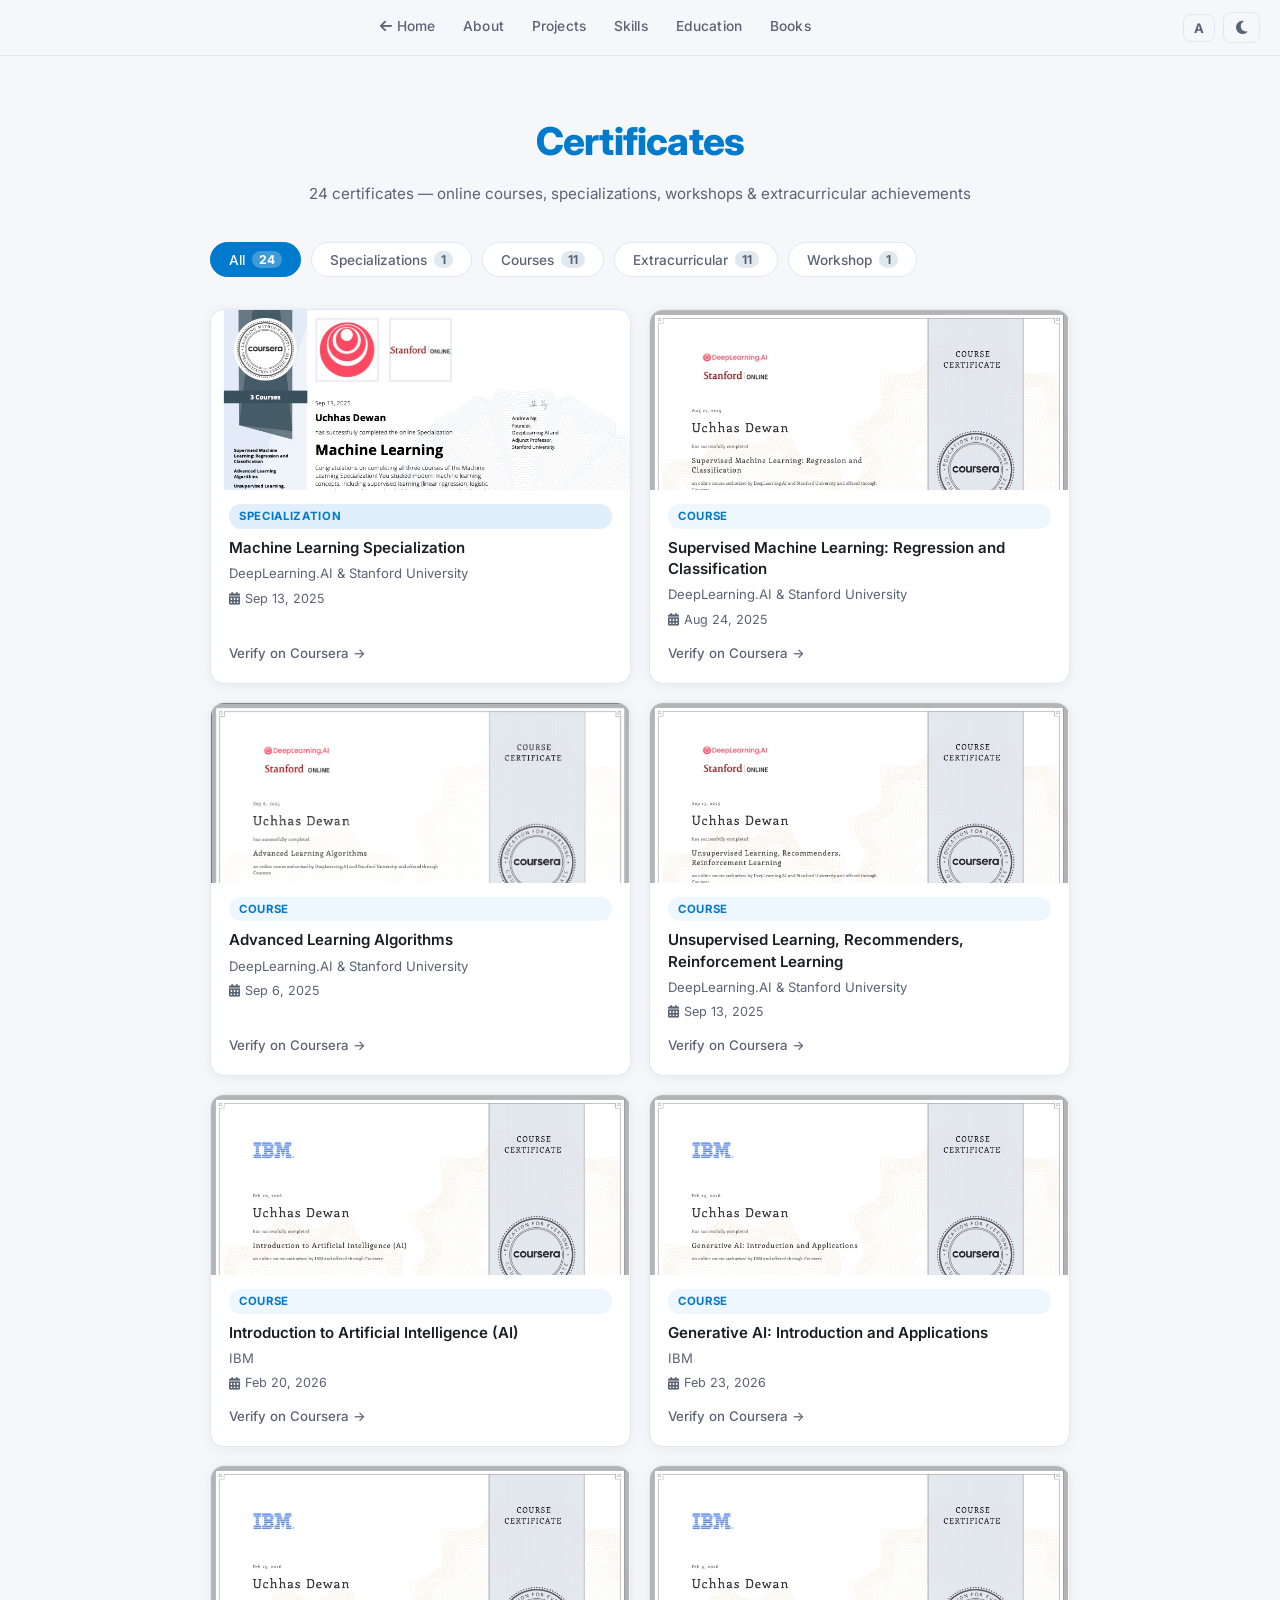
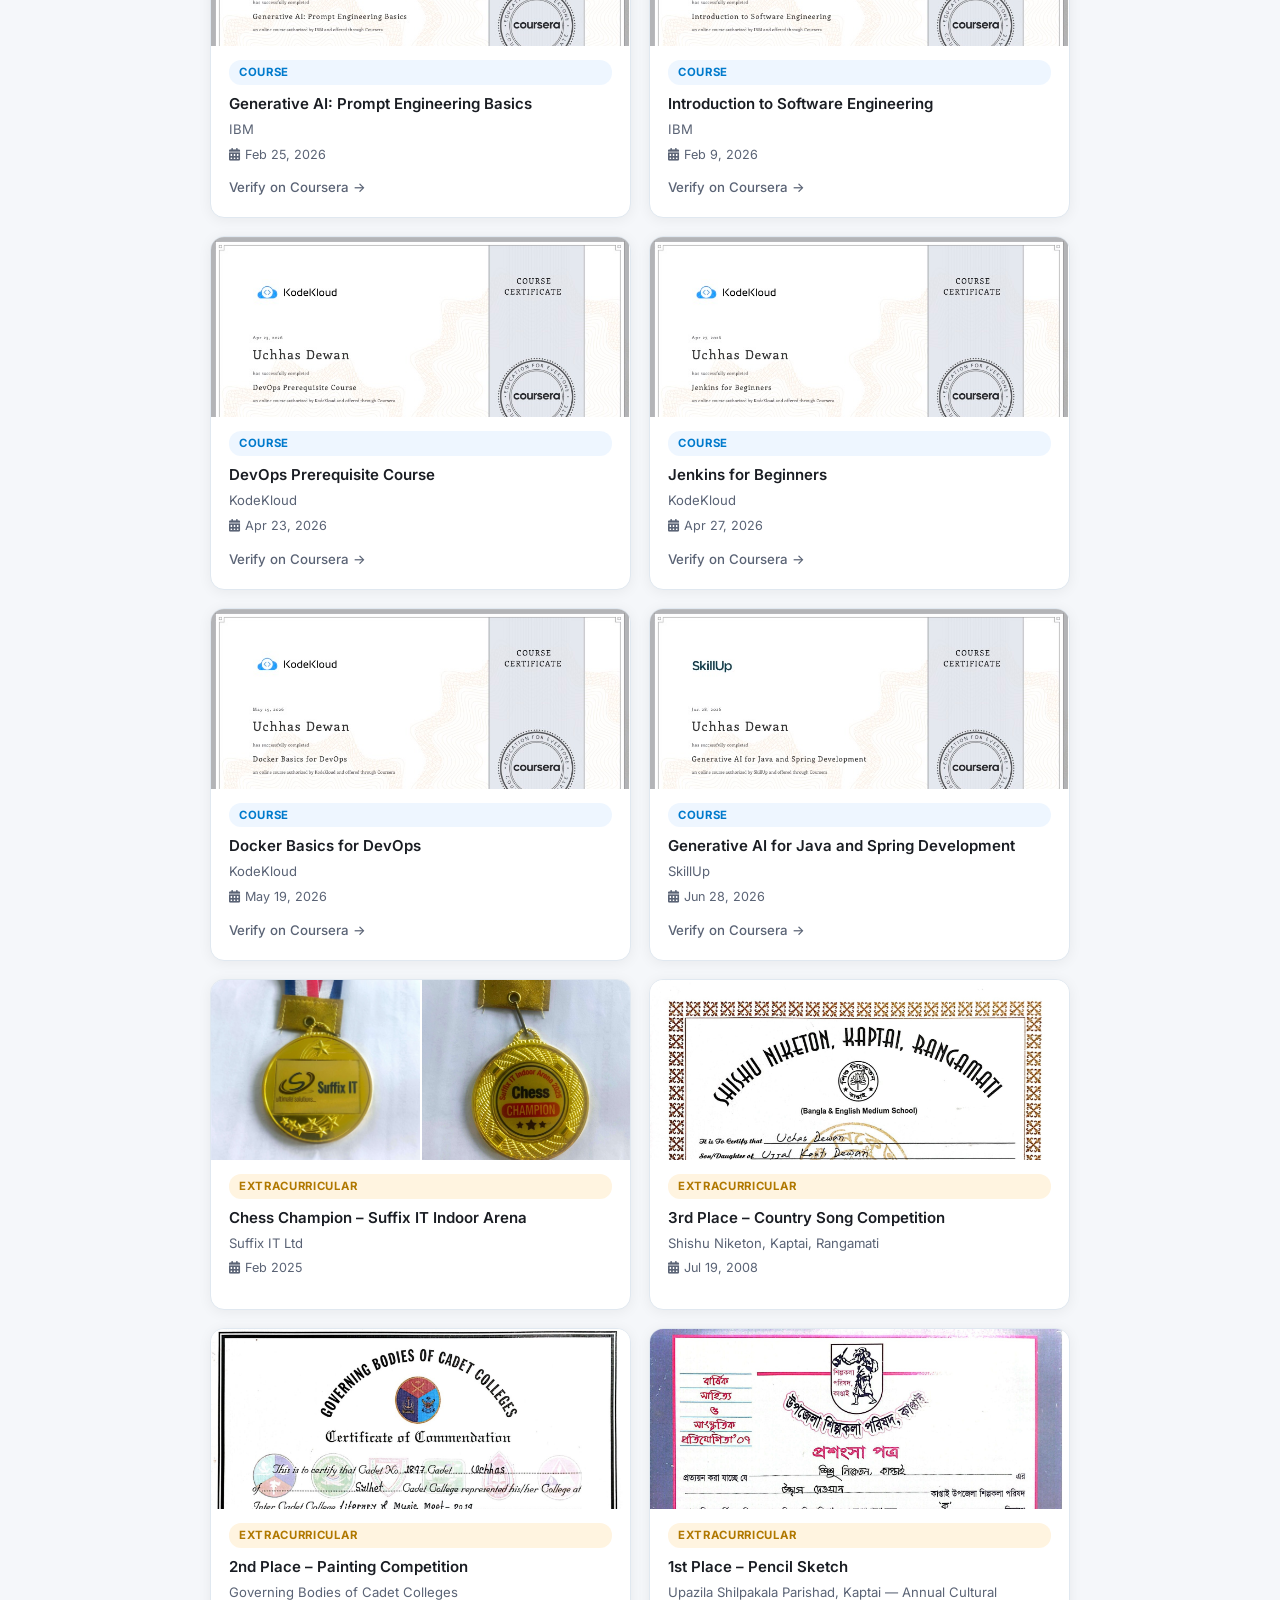
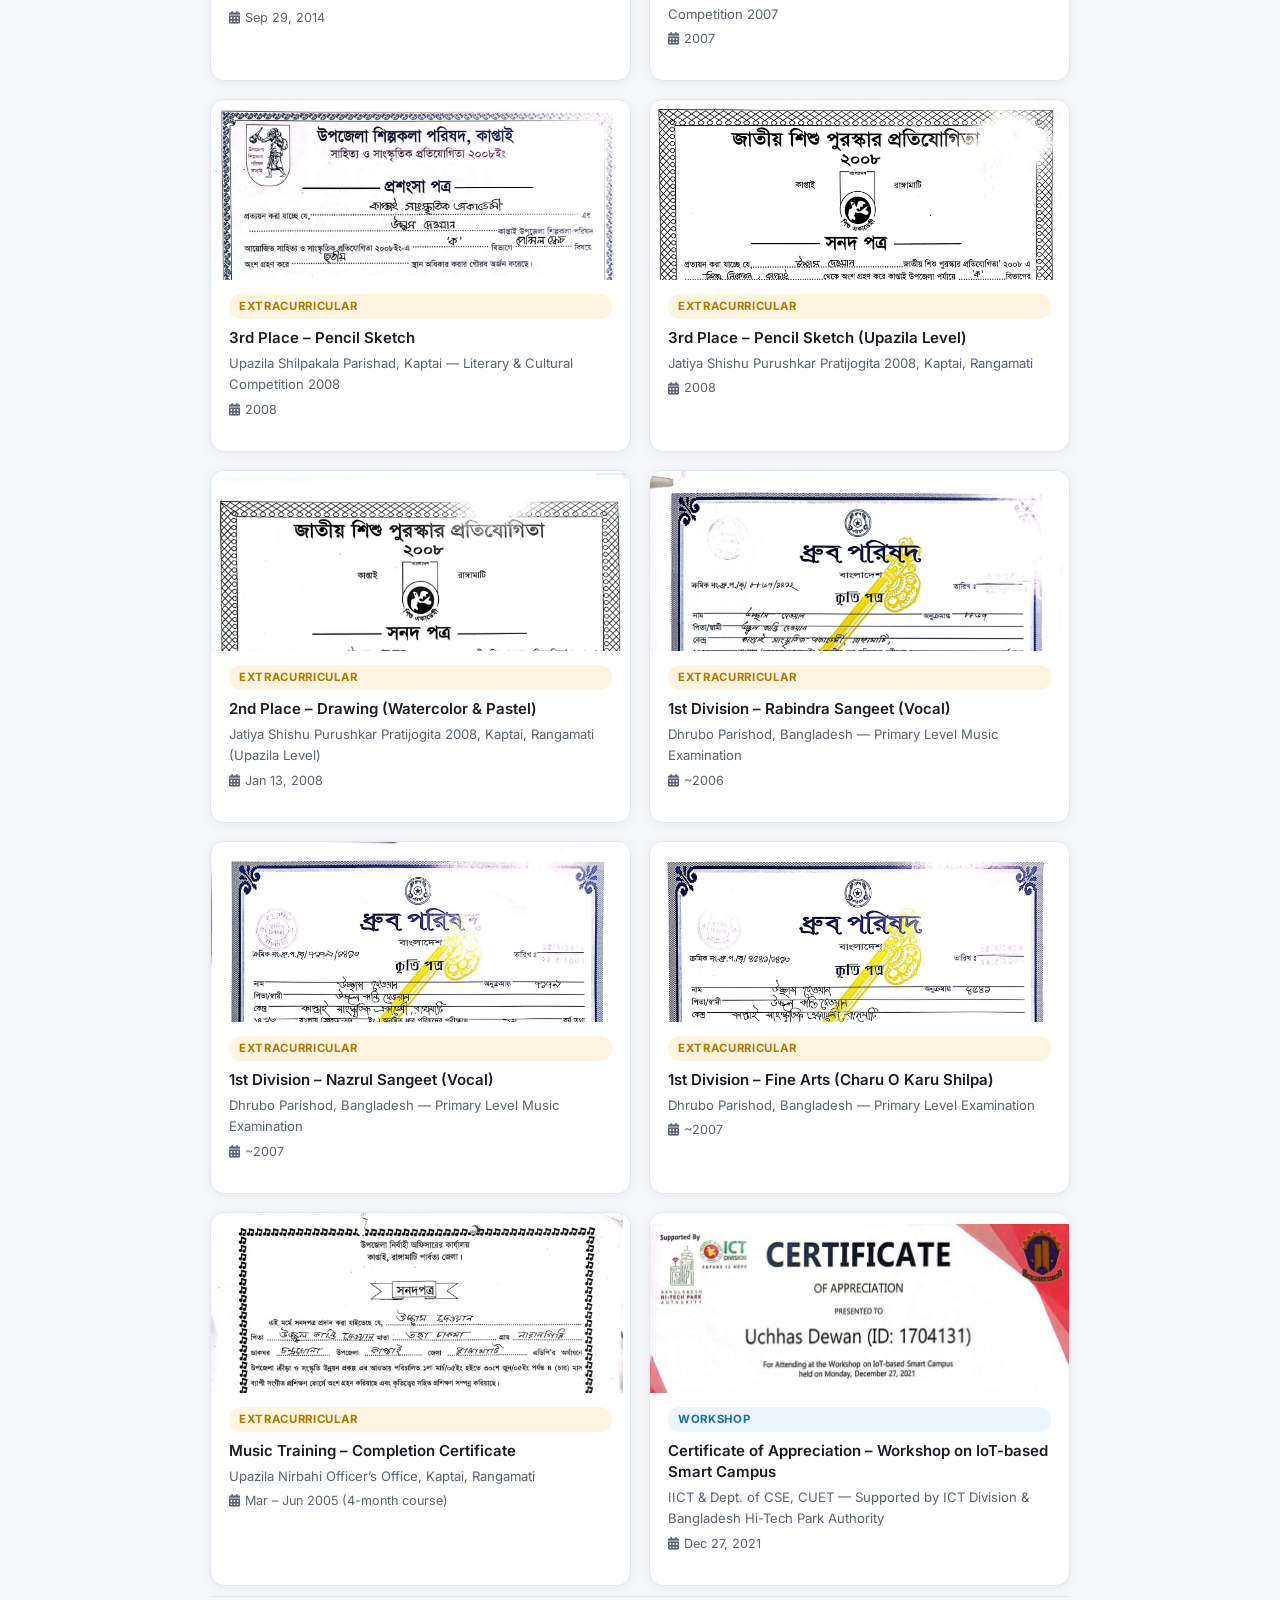
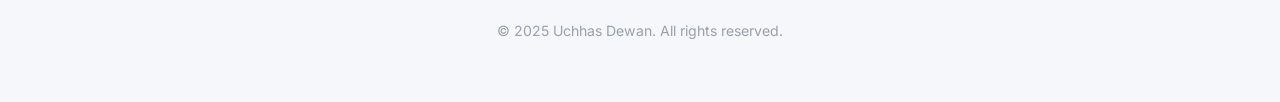
==== commit dfa51cb8: "added a medal on my extra curricular side" ====
--- a/certificates.html
+++ b/certificates.html
@@ -33,14 +33,14 @@
 
     <div class="cert-page-header reveal">
       <h1>Certificates</h1>
-      <p>23 certificates — online courses, specializations, workshops &amp; extracurricular achievements</p>
+      <p>24 certificates — online courses, specializations, workshops &amp; extracurricular achievements</p>
     </div>
 
     <div class="cert-filters reveal">
-      <button class="cert-filter-btn active" data-filter="all">All <span class="cert-count">23</span></button>
+      <button class="cert-filter-btn active" data-filter="all">All <span class="cert-count">24</span></button>
       <button class="cert-filter-btn" data-filter="major">Specializations <span class="cert-count">1</span></button>
       <button class="cert-filter-btn" data-filter="individual">Courses <span class="cert-count">11</span></button>
-      <button class="cert-filter-btn" data-filter="extracurricular">Extracurricular <span class="cert-count">10</span></button>
+      <button class="cert-filter-btn" data-filter="extracurricular">Extracurricular <span class="cert-count">11</span></button>
       <button class="cert-filter-btn" data-filter="workshop">Workshop <span class="cert-count">1</span></button>
     </div>
 
@@ -241,6 +241,26 @@
       </div>
 
       <!-- ===== EXTRACURRICULAR ===== -->
+      <!-- ===== NEW EXTRACURRICULAR — SUFFIX IT CHESS MEDAL ===== -->
+      <div class="cert-card-v2 cert-img-card reveal" data-category="extracurricular">
+        <div class="cert-img-wrap-dual">
+          <a href="resources/medal/frontMedal1-full.jpeg" target="_blank" class="cert-img-wrap">
+            <img src="resources/medal/frontMedal1-web.jpeg" alt="Chess Champion Medal - Front" loading="lazy" />
+            <span class="cert-img-overlay"><i class="fas fa-expand-alt"></i> Front</span>
+          </a>
+          <a href="resources/medal/backMedal1-full.jpeg" target="_blank" class="cert-img-wrap">
+            <img src="resources/medal/backMedal1-web.jpeg" alt="Chess Champion Medal - Back" loading="lazy" />
+            <span class="cert-img-overlay"><i class="fas fa-expand-alt"></i> Back</span>
+          </a>
+        </div>
+        <div class="cert-card-v2-body">
+          <span class="cert-badge cert-badge-extra">Extracurricular</span>
+          <h3>Chess Champion &ndash; Suffix IT Indoor Arena</h3>
+          <p class="cert-provider">Suffix IT Ltd</p>
+          <p class="cert-date"><i class="fas fa-calendar-alt"></i> Feb 2025</p>
+        </div>
+      </div>
+
       <div class="cert-card-v2 cert-img-card reveal" data-category="extracurricular">
         <a href="resources/certificates/extraCurricular/CountrySong.jpeg" target="_blank" class="cert-img-wrap">
           <img src="resources/certificates/extraCurricular/CountrySong.jpeg" alt="Country Song Competition Certificate" loading="lazy" />
--- a/css/styles.css
+++ b/css/styles.css
@@ -837,6 +837,24 @@
 
 .cert-img-card .cert-card-v2-body { padding-top: 14px; }
 
+/* Dual image cert cards (e.g. front/back of a medal) */
+.cert-img-wrap-dual {
+  display: flex;
+  gap: 2px;
+  max-height: 180px;
+  overflow: hidden;
+}
+
+.cert-img-wrap-dual .cert-img-wrap {
+  flex: 1;
+  max-height: 180px;
+}
+
+.cert-img-wrap-dual .cert-img-wrap img {
+  height: 180px;
+  object-position: center;
+}
+
 /* ==================== Books Page ==================== */
 .book-grid {
   display: grid;
